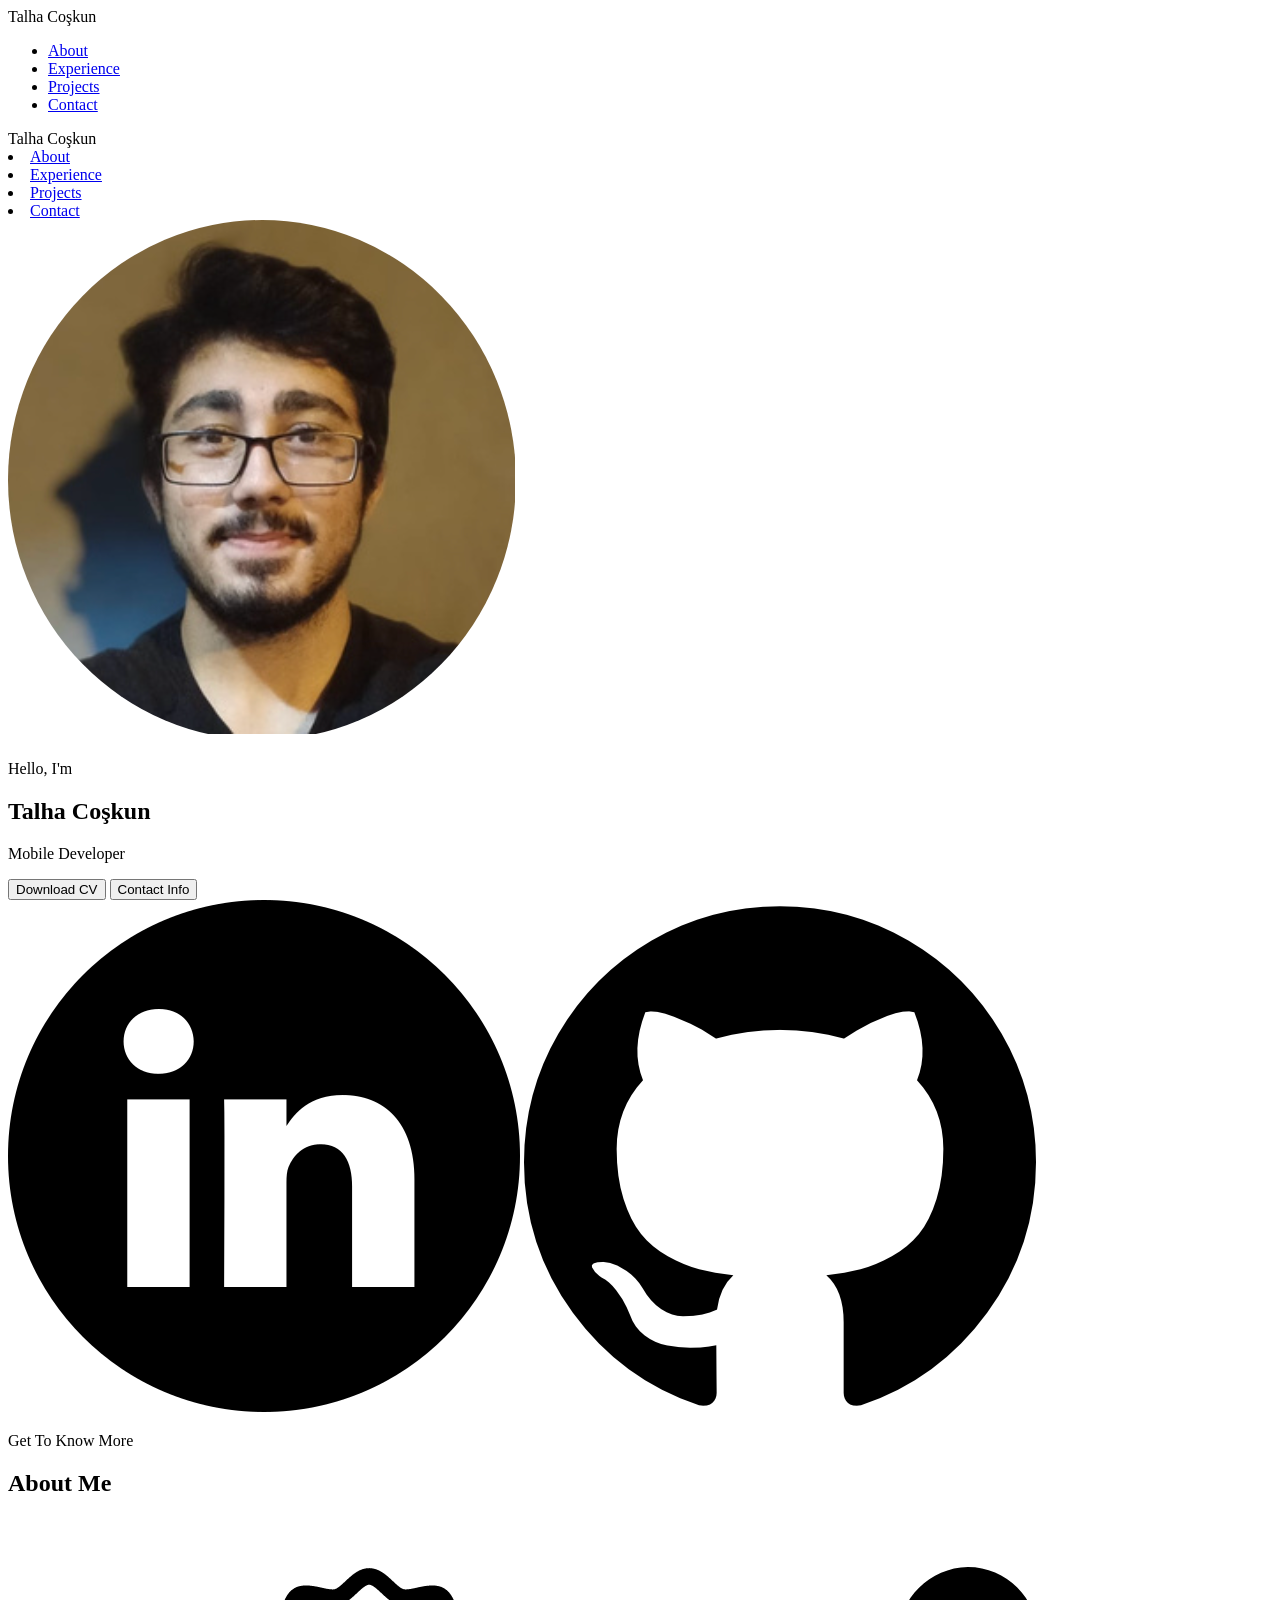
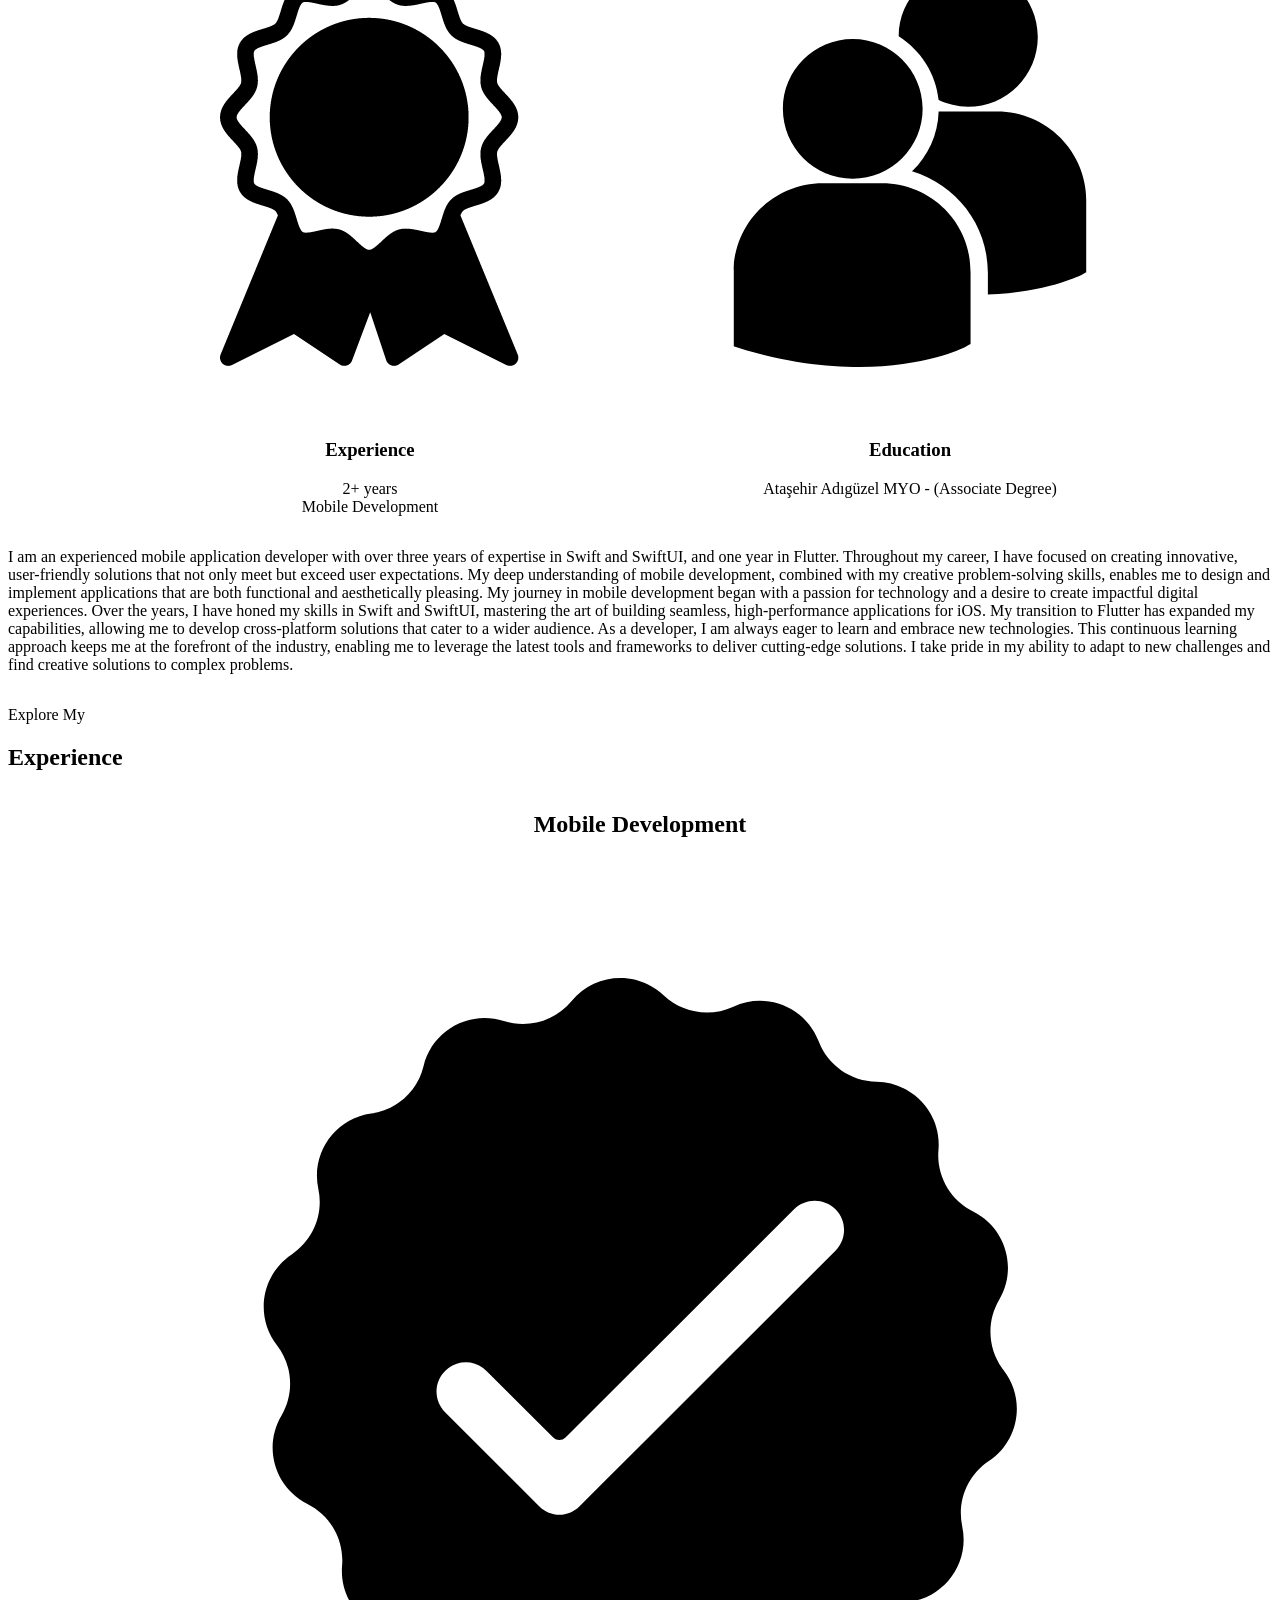
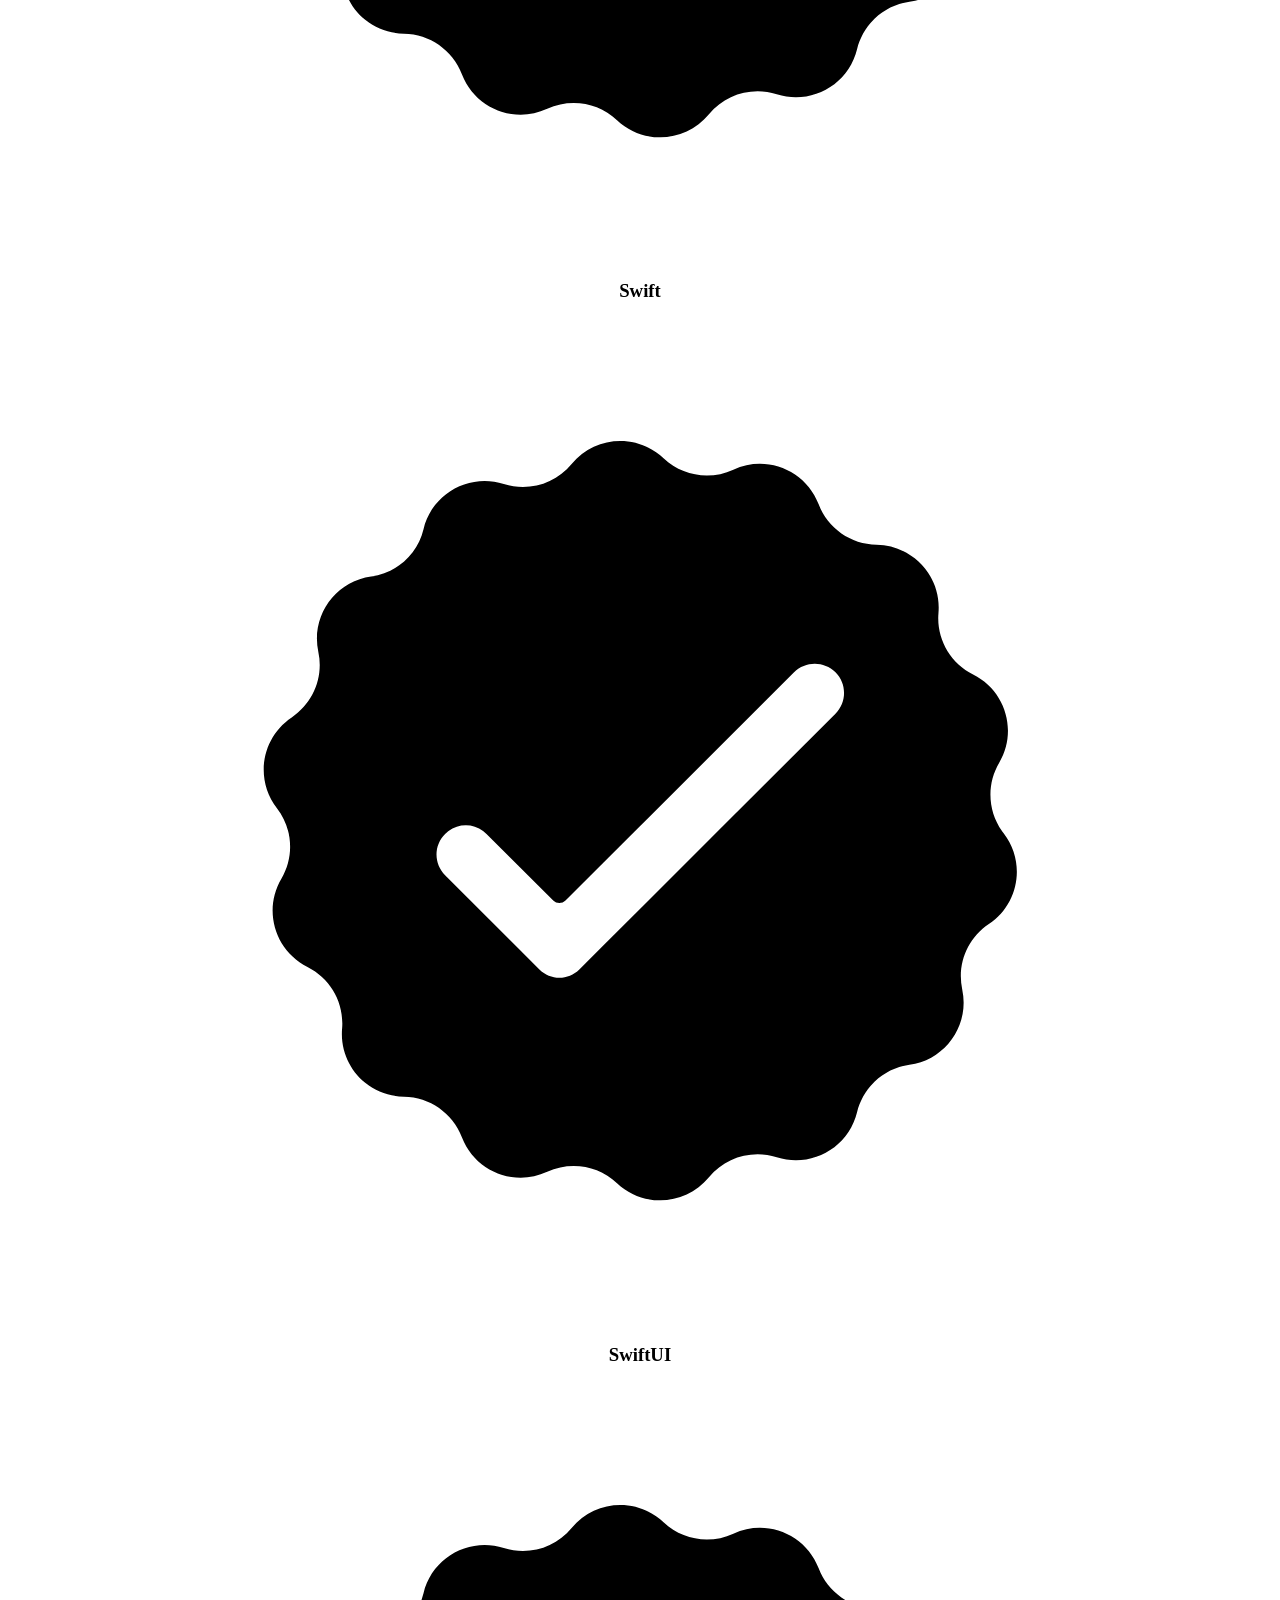
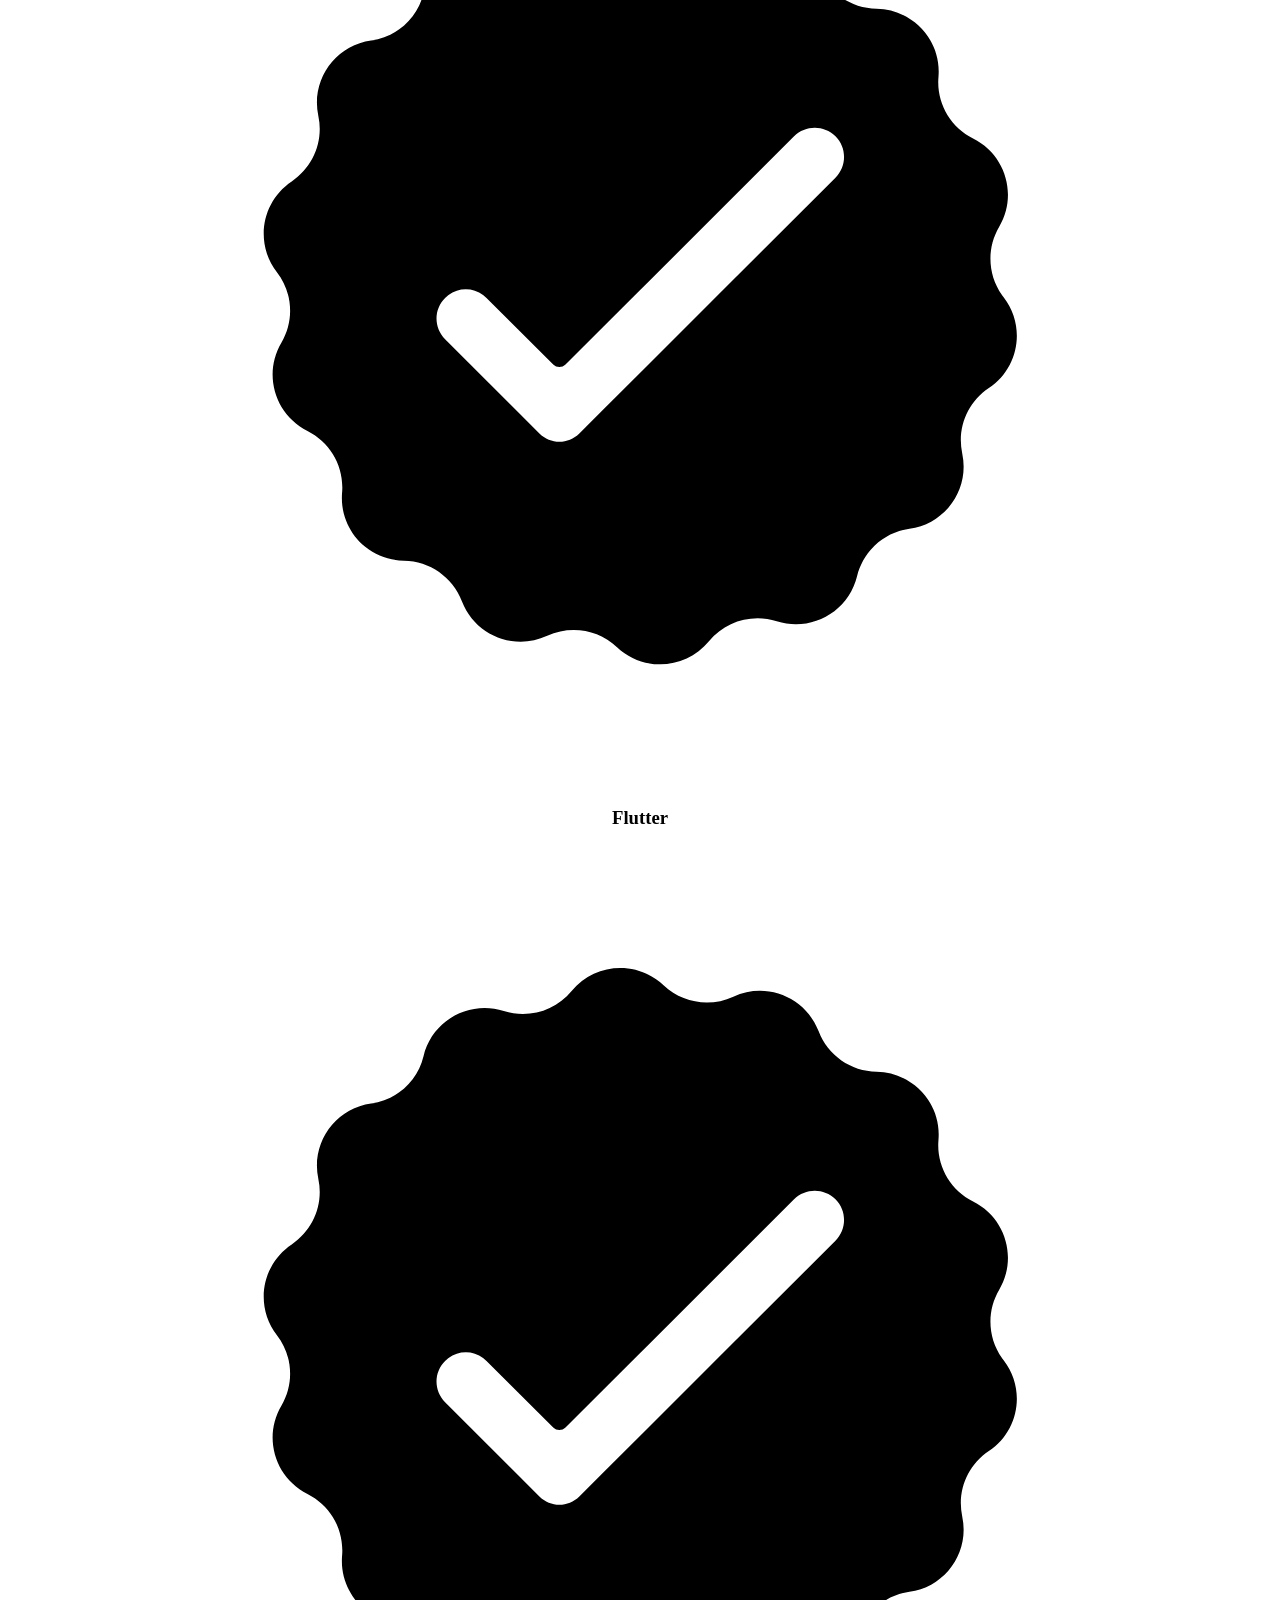
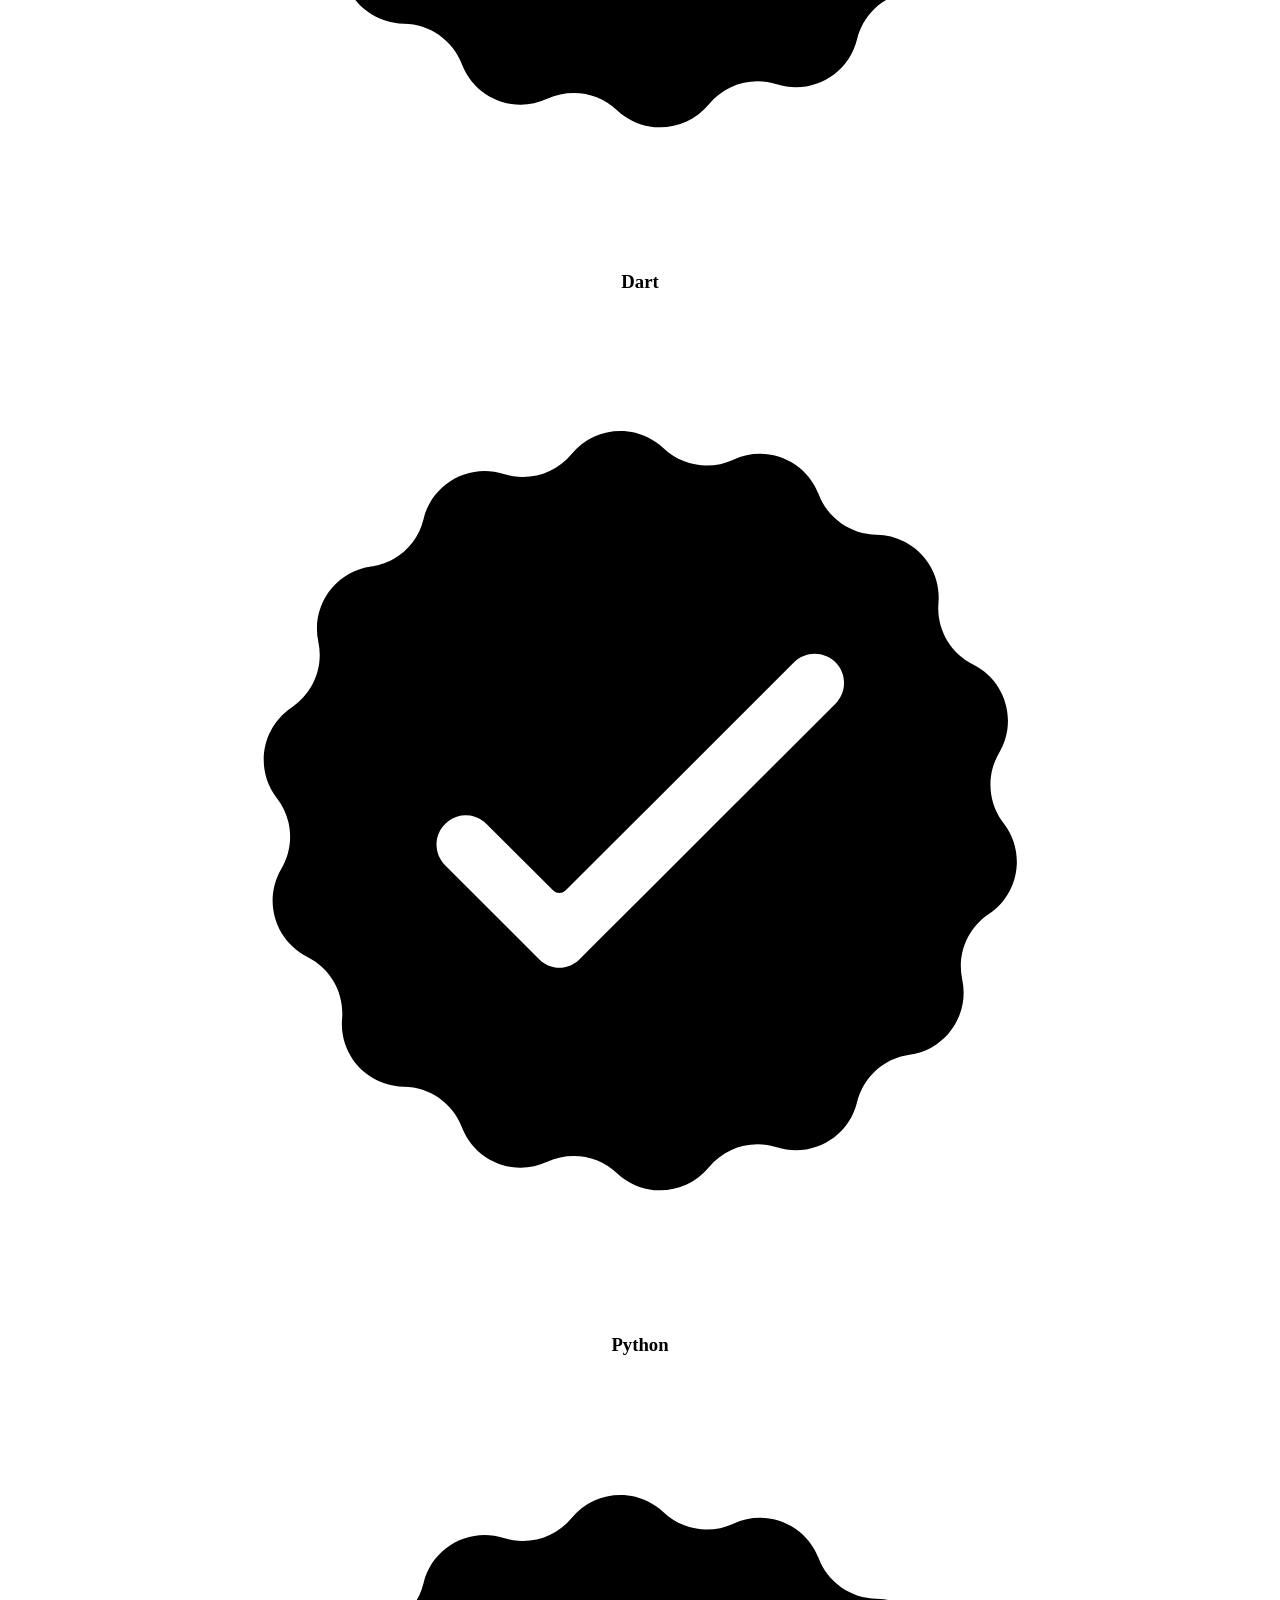
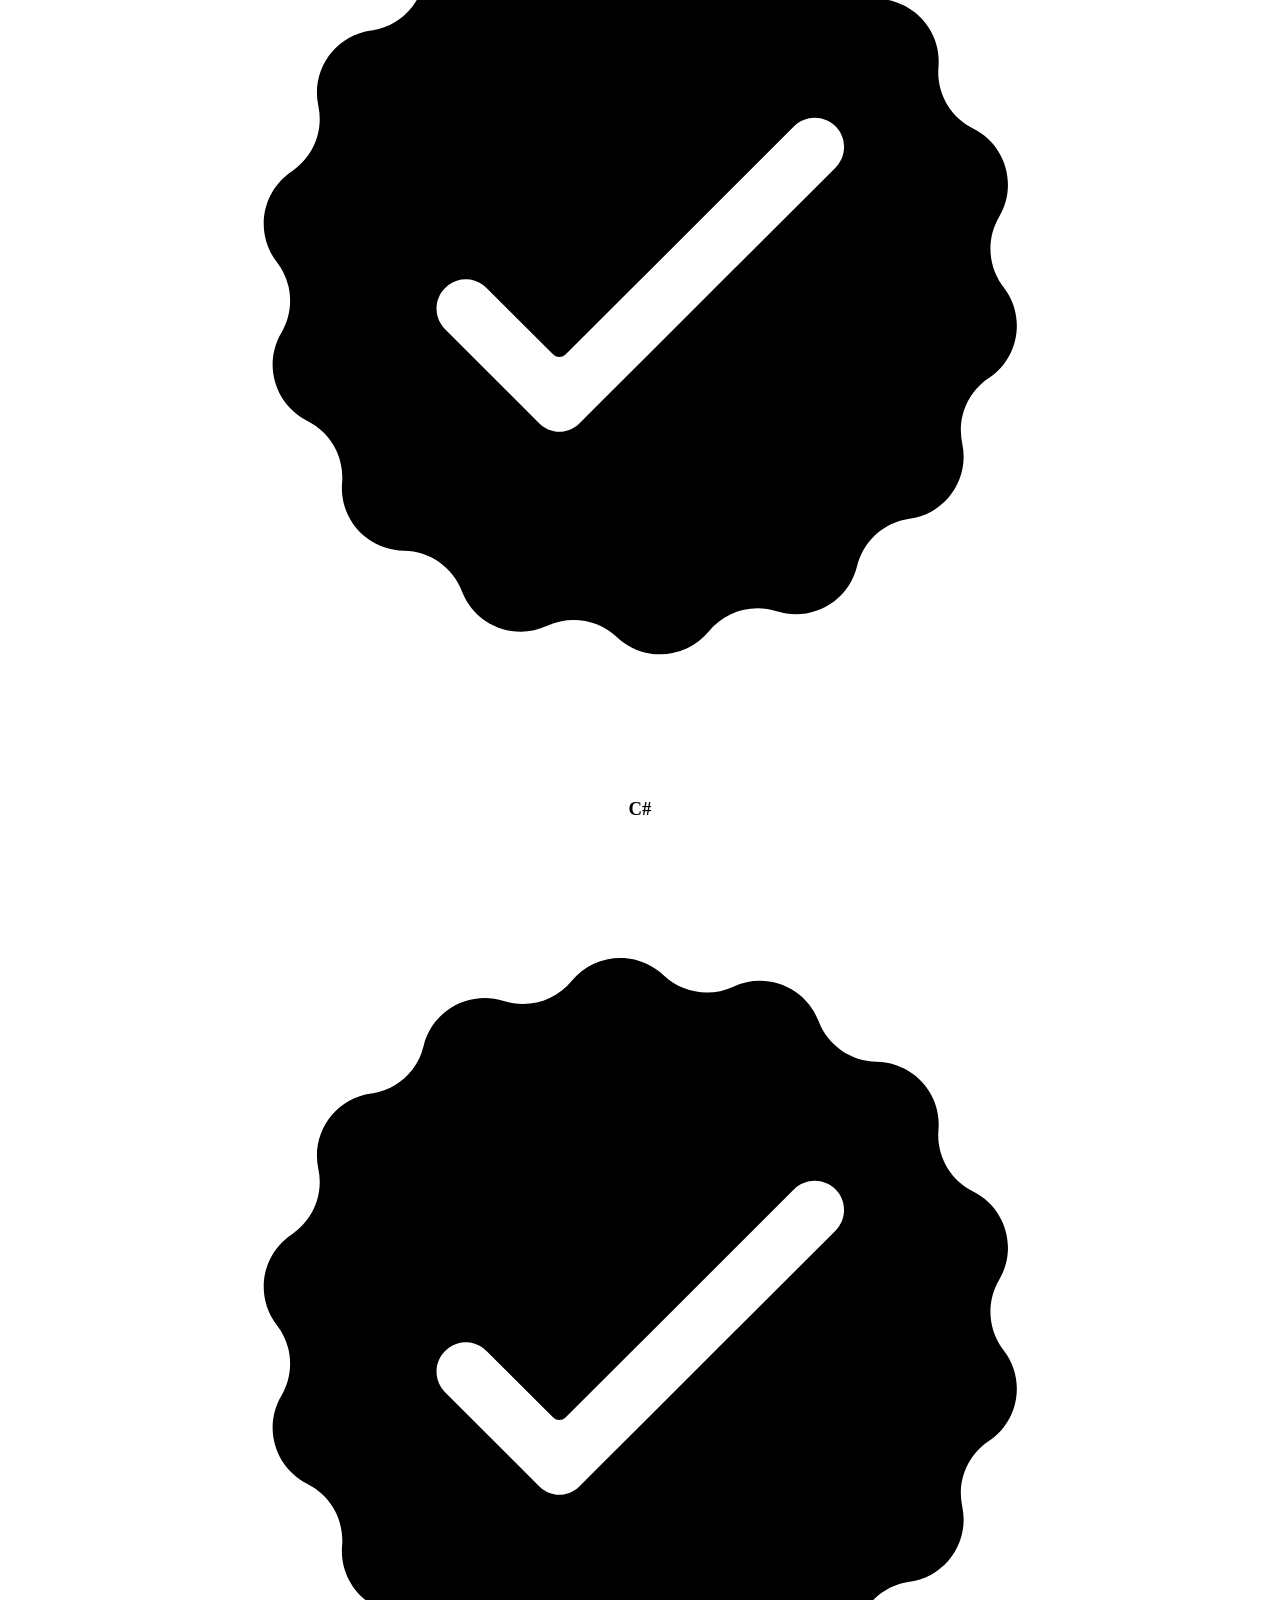
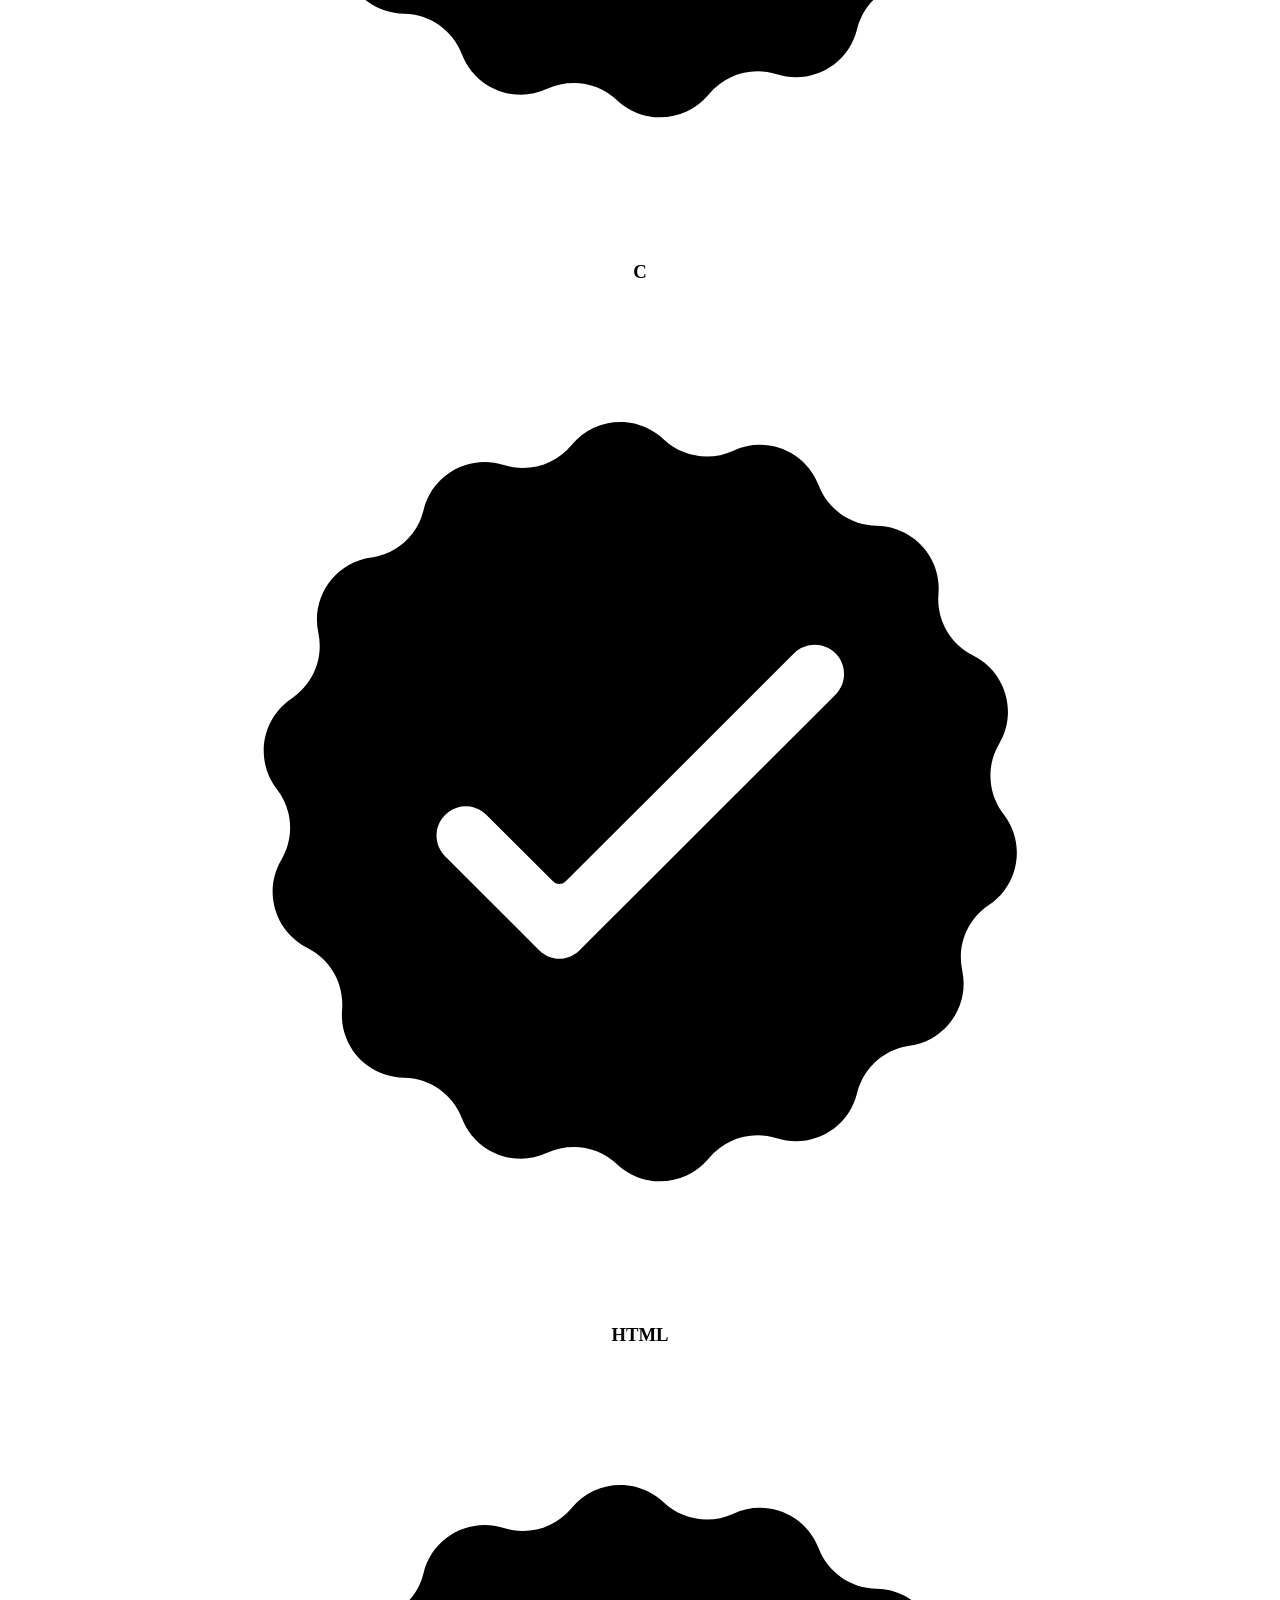
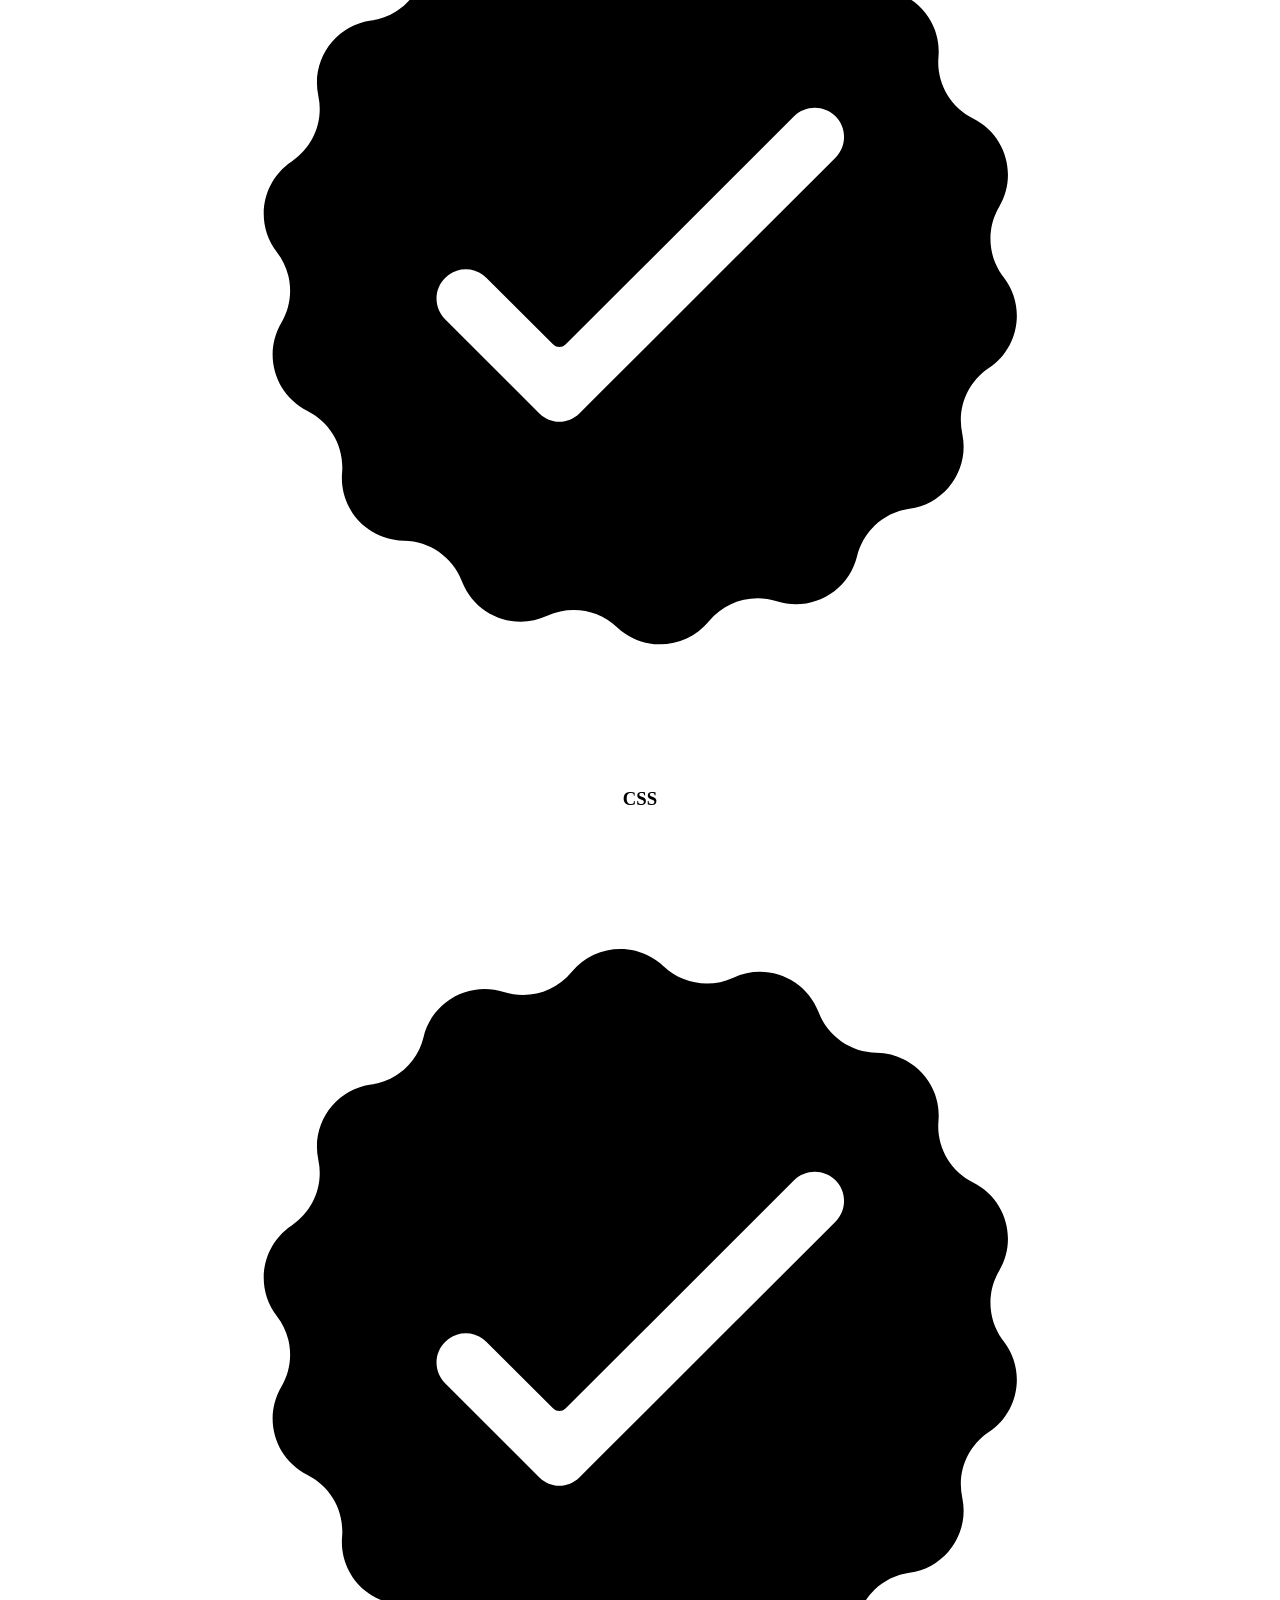
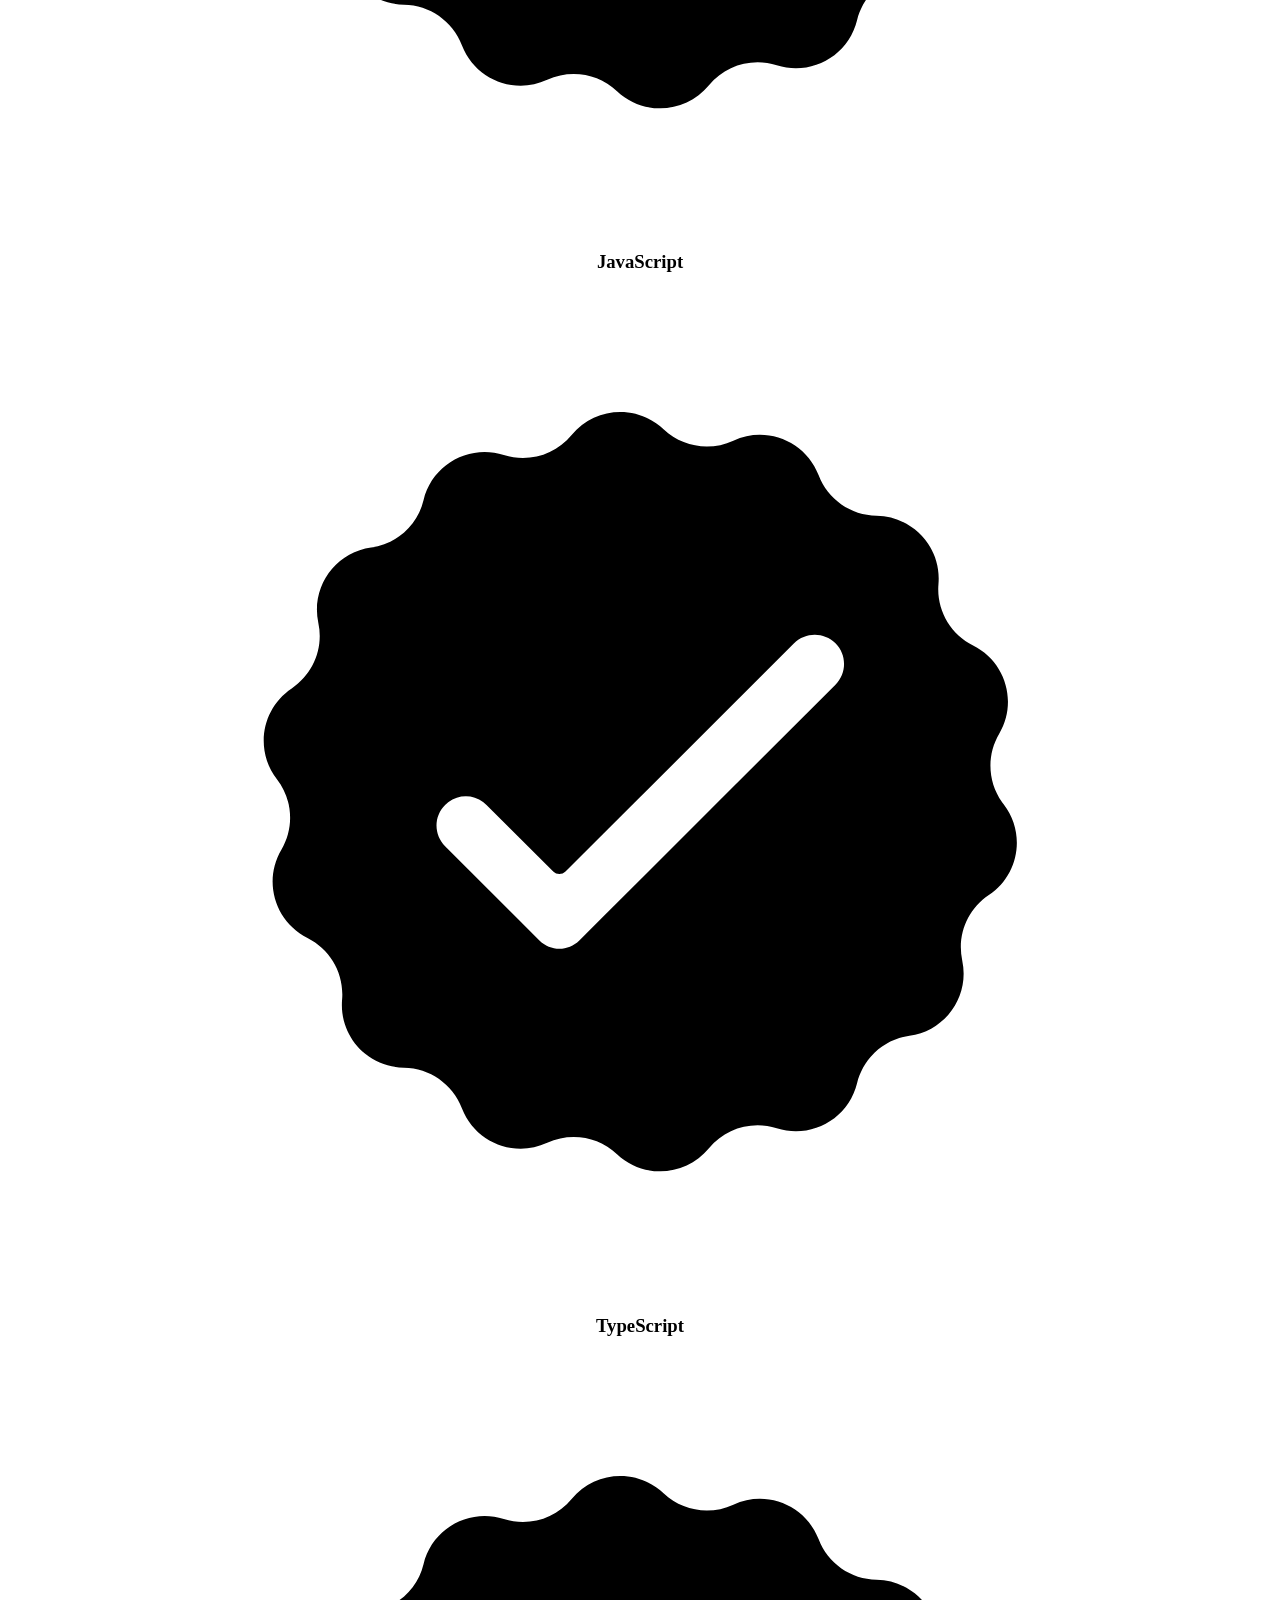
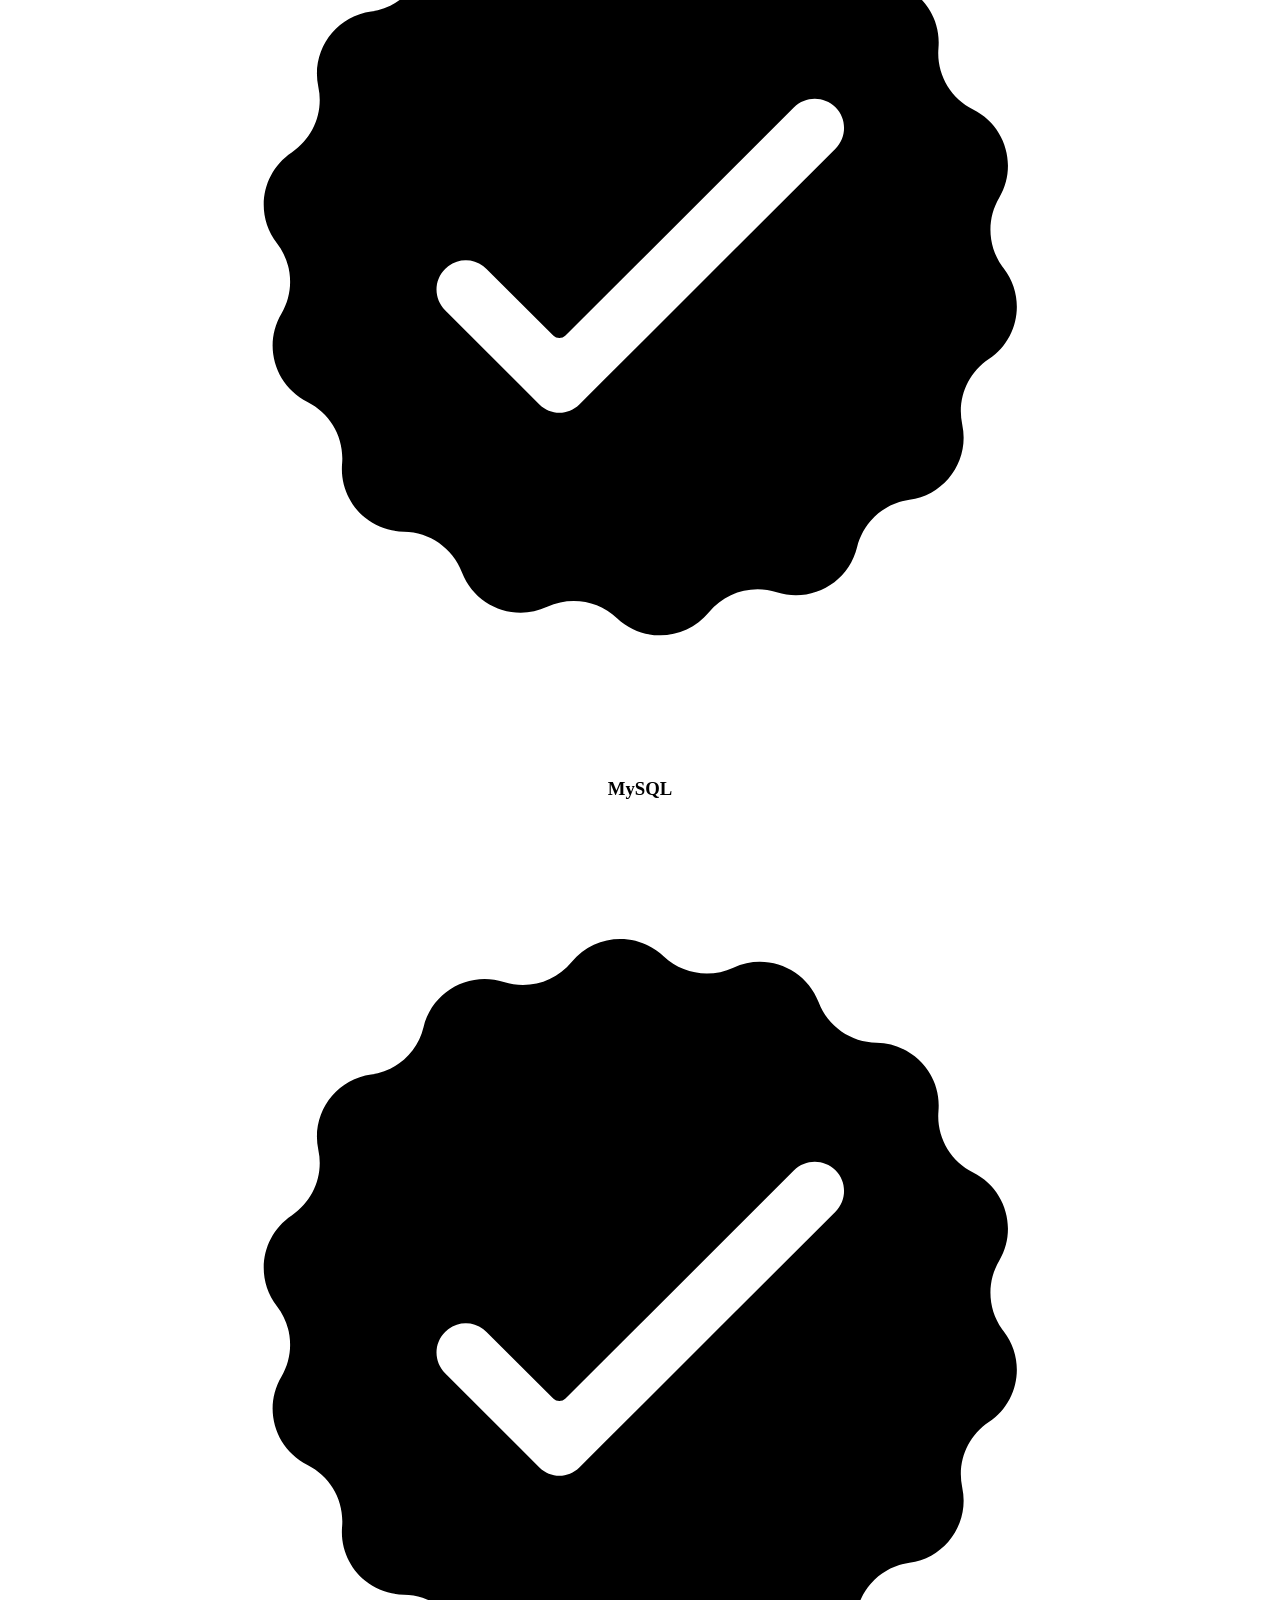
==== index.html @ 7e50fcb7 "deneme" ====
<!DOCTYPE html>
<html lang="en">
<head>
    <meta charset="UTF-8" />
    <meta http-equiv="X-UA-Compatible" content="IE=edge" />
    <meta name="viewport" content="width=device-width, initial-scale=1.0" />
    <title>Talha Coşkun Kişisel Web Site</title>
    <link rel="icon" type="image/x-icon" href="assets/favicon.ico"/>
    <link rel="apple-touch-icon" href="assets/favicon.ico" />
    <link rel="stylesheet" href="style.css" />
    <link rel="stylesheet" href="mediaqueries.css" />
    <style>
        .profile-pic {
            border-radius: 50%;
        }
        .project-img {
            width: 100%;
            height: auto;
            object-fit: cover;
        }
        .about-details-container {
            display: flex;
            flex-direction: column;
            align-items: center;
        }
        .about-containers {
            display: flex;
            justify-content: center;
            width: 100%;
        }
        .details-container {
            margin: 0 20px;
            text-align: center;
        }
    </style>
    <!-- Google AdSense Kodu -->
    <script async src="https://pagead2.googlesyndication.com/pagead/js/adsbygoogle.js?client=ca-pub-7658717096931763"
    crossorigin="anonymous"></script>
</head>
<body>
    <nav id="desktop-nav">
        <div class="logo">Talha Coşkun</div>
        <div>
            <ul class="nav-links">
                <li><a href="#about">About</a></li>
                <li><a href="#experience">Experience</a></li>
                <li><a href="#projects">Projects</a></li>
                <li><a href="#contact">Contact</a></li>
            </ul>
        </div>
    </nav>
    <nav id="hamburger-nav">
        <div class="logo">Talha Coşkun</div>
        <div class="hamburger-menu">
            <div class="hamburger-icon" onclick="toggleMenu()">
                <span></span>
                <span></span>
                <span></span>
            </div>
            <div class="menu-links">
                <li><a href="#about" onclick="toggleMenu()">About</a></li>
                <li><a href="#experience" onclick="toggleMenu()">Experience</a></li>
                <li><a href="#projects" onclick="toggleMenu()">Projects</a></li>
                <li><a href="#contact" onclick="toggleMenu()">Contact</a></li>
            </div>
        </div>
    </nav>
    <section id="profile">
        <div class="section__pic-container">
            <img src="assets/profile-pic.png" alt="Talha Coşkun profile picture" class="profile-pic" />
        </div>
        <div class="section__text">
            <p class="section__text__p1">Hello, I'm</p>
            <h1 class="title">Talha Coşkun</h1>
            <p class="section__text__p2">Mobile Developer</p>
            <div class="btn-container">
                <button class="btn btn-color-2" onclick="window.open('assets/TalhaCoskun.pdf')">Download CV</button>
                <button class="btn btn-color-1" onclick="location.href='#contact'">Contact Info</button>
            </div>
            <div id="socials-container">
                <img src="assets/linkedin.png" alt="My LinkedIn profile" class="icon" onclick="location.href='https://www.linkedin.com/in/talha-coşkun-a54647214/'" />
                <img src="assets/github.png" alt="My Github profile" class="icon" onclick="location.href='https://github.com/ttalhacoskun'" />
            </div>
        </div>
    </section>
    <section id="about">
        <p class="section__text__p1">Get To Know More</p>
        <h1 class="title">About Me</h1>
        <div class="section-container">
            <div class="about-details-container">
                <div class="about-containers">
                    <div class="details-container">
                        <img src="assets/experience.png" alt="Experience icon" class="icon" />
                        <h3>Experience</h3>
                        <p>2+ years <br />Mobile Development</p>
                    </div>
                    <div class="details-container">
                        <img src="assets/education.png" alt="Education icon" class="icon" />
                        <h3>Education</h3>
                        <p>Ataşehir Adıgüzel MYO - (Associate Degree)</p>
                    </div>
                </div>
                <div class="text-container">
                    <p>
                        I am an experienced mobile application developer with over three years of expertise in Swift and SwiftUI, and one year in Flutter. Throughout my career, I have focused on creating innovative, user-friendly solutions that not only meet but exceed user expectations. My deep understanding of mobile development, combined with my creative problem-solving skills, enables me to design and implement applications that are both functional and aesthetically pleasing.

                        My journey in mobile development began with a passion for technology and a desire to create impactful digital experiences. Over the years, I have honed my skills in Swift and SwiftUI, mastering the art of building seamless, high-performance applications for iOS. My transition to Flutter has expanded my capabilities, allowing me to develop cross-platform solutions that cater to a wider audience.
                        
                        As a developer, I am always eager to learn and embrace new technologies. This continuous learning approach keeps me at the forefront of the industry, enabling me to leverage the latest tools and frameworks to deliver cutting-edge solutions. I take pride in my ability to adapt to new challenges and find creative solutions to complex problems.
                    </p>
                </div>
            </div>
        </div>
    </section>
    <section id="experience">
        <p class="section__text__p1">Explore My</p>
        <h1 class="title">Experience</h1>
        <div class="experience-details-container">
            <div class="about-containers">
                <div class="details-container">
                    <h2 class="experience-sub-title">Mobile Development</h2>
                    <div class="article-container">
                        <article>
                            <img src="assets/checkmark.png" alt="Experience icon" class="icon" />
                            <div>
                                <h3>Swift</h3>
                            </div>
                        </article>
                        <article>
                            <img src="assets/checkmark.png" alt="Experience icon" class="icon" />
                            <div>
                                <h3>SwiftUI</h3>
                            </div>
                        </article>
                        <article>
                            <img src="assets/checkmark.png" alt="Experience icon" class="icon" />
                            <div>
                                <h3>Flutter</h3>
                            </div>
                        </article>
                        <article>
                            <img src="assets/checkmark.png" alt="Experience icon" class="icon" />
                            <div>
                                <h3>Dart</h3>
                            </div>
                        </article>
                        <article>
                            <img src="assets/checkmark.png" alt="Experience icon" class="icon" />
                            <div>
                                <h3>Python</h3>
                            </div>
                        </article>
                        <article>
                            <img src="assets/checkmark.png" alt="Experience icon" class="icon" />
                            <div>
                                <h3>C#</h3>
                            </div>
                        </article>
                        <article>
                            <img src="assets/checkmark.png" alt="Experience icon" class="icon" />
                            <div>
                                <h3>C</h3>
                            </div>
                        </article>
                        <article>
                            <img src="assets/checkmark.png" alt="Experience icon" class="icon" />
                            <div>
                                <h3>HTML</h3>
                            </div>
                        </article>
                        <article>
                            <img src="assets/checkmark.png" alt="Experience icon" class="icon" />
                            <div>
                                <h3>CSS</h3>
                            </div>
                        </article>
                        <article>
                            <img src="assets/checkmark.png" alt="Experience icon" class="icon" />
                            <div>
                                <h3>JavaScript</h3>
                            </div>
                        </article>
                        <article>
                            <img src="assets/checkmark.png" alt="Experience icon" class="icon" />
                            <div>
                                <h3>TypeScript</h3>
                            </div>
                        </article>
                        <article>
                            <img src="assets/checkmark.png" alt="Experience icon" class="icon" />
                            <div>
                                <h3>MySQL</h3>
                            </div>
                        </article>
                        <article>
                            <img src="assets/checkmark.png" alt="Experience icon" class="icon" />
                            <div>
                                <h3>MSSQL</h3>
                            </div>
                        </article>
                        <article>
                            <img src="assets/checkmark.png" alt="Experience icon" class="icon" />
                            <div>
                                <h3>Firebase</h3>
                            </div>
                        </article>
                        <article>
                            <img src="assets/checkmark.png" alt="Experience icon" class="icon" />
                            <div>
                                <h3>Git/Github</h3>
                            </div>
                        </article>
                        <article>
                            <img src="assets/checkmark.png" alt="Experience icon" class="icon" />
                            <div>
                                <h3>MVVM</h3>
                            </div>
                        </article>
                        <article>
                            <img src="assets/checkmark.png" alt="Experience icon" class="icon" />
                            <div>
                                <h3>RESTful API Integration</h3>
                            </div>
                        </article>
                        <article>
                            <img src="assets/checkmark.png" alt="Experience icon" class="icon" />
                            <div>
                                <h3>Docker</h3>
                            </div>
                        </article>
                        <article>
                            <img src="assets/checkmark.png" alt="Experience icon" class="icon" />
                            <div>
                                <h3>Hive</h3>
                            </div>
                        </article>
                        <article>
                            <img src="assets/checkmark.png" alt="Experience icon" class="icon" />
                            <div>
                                <h3>Shared Preferences</h3>
                            </div>
                        </article>
                        <article>
                            <img src="assets/checkmark.png" alt="Experience icon" class="icon" />
                            <div>
                                <h3>Unit Testing</h3>
                            </div>
                        </article>
                        <article>
                            <img src="assets/checkmark.png" alt="Experience icon" class="icon" />
                            <div>
                                <h3>UI Testing</h3>
                            </div>
                        </article>
                        <article>
                            <img src="assets/checkmark.png" alt="Experience icon" class="icon" />
                            <div>
                                <h3>Xcode</h3>
                            </div>
                        </article>
                        <article>
                            <img src="assets/checkmark.png" alt="Experience icon" class="icon" />
                            <div>
                                <h3>Android Studio</h3>
                            </div>
                        </article>
                        <article>
                            <img src="assets/checkmark.png" alt="Experience icon" class="icon" />
                            <div>
                                <h3>Linux</h3>
                            </div>
                        </article>
                        <article>
                            <img src="assets/checkmark.png" alt="Experience icon" class="icon" />
                            <div>
                                <h3>Microsoft Office</h3>
                            </div>
                        </article>
                        <article>
                            <img src="assets/checkmark.png" alt="Experience icon" class="icon" />
                            <div>
                                <h3>Trello (Project Management)</h3>
                            </div>
                        </article>
                    </div>
                </div>
            </div>
        </div>
    </section>
    <section id="projects">
        <p class="section__text__p1">Browse My Recent</p>
        <h1 class="title">Projects</h1>
        <div class="experience-details-container">
            <div class="about-containers">
                <div class="details-container color-container">
                    <div class="article-container">
                        <img src="assets/project-1.png" alt="Project 1" class="project-img" />
                    </div>
                    <h2 class="experience-sub-title project-title">Namaz Vakti + İmsakiye 2024</h2>
                    <div class="btn-container">
                        <button class="btn btn-color-2 project-btn" onclick="location.href='https://github.com/ttalhacoskun/Namaz-Vakti-imsakiye-2024'">Github</button>
                    </div>
                </div>
                <div class="details-container color-container">
                    <div class="article-container">
                        <img src="assets/project-2.png" alt="Project 2" class="project-img" />
                    </div>
                    <h2 class="experience-sub-title project-title">New Direction Finder (3.0)</h2>
                    <div class="btn-container">
                        <button class="btn btn-color-2 project-btn" onclick="location.href='https://github.com/ttalhacoskun/NewDirectionFinder3.0'">Github</button>
                    </div>
                </div>
                <div class="details-container color-container">
                    <div class="article-container">
                        <img src="assets/project-3.png" alt="Project 3" class="project-img" />
                    </div>
                    <h2 class="experience-sub-title project-title">Flappy Bird App</h2>
                    <div class="btn-container">
                        <button class="btn btn-color-2 project-btn" onclick="location.href='https://github.com/ttalhacoskun/FlappyBirdApp'">Github</button>
                    </div>
                </div>
                <div class="details-container color-container">
                    <div class="article-container">
                        <img src="assets/project-4.png" alt="Project 4" class="project-img" />
                    </div>
                    <h2 class="experience-sub-title project-title">TicTacToe</h2>
                    <div class="btn-container">
                        <button class="btn btn-color-2 project-btn" onclick="location.href='https://github.com/ttalhacoskun/TicTacToe'">Github</button>
                    </div>
                </div>
            </div>
        </div>
    </section>
    <section id="contact">
        <p class="section__text__p1">Get in Touch</p>
        <h1 class="title">Contact Me</h1>
        <div class="contact-info-upper-container">
            <div class="contact-info-container">
                <img src="assets//email.png" alt="Email icon" class="icon contact-icon email-icon" />
                <p><a href="mailto:ttalhacoskun@gmail.com">ttalhacoskun@gmail.com</a></p>
            </div>
            <div class="contact-info-container">
                <img src="assets/linkedin.png" alt="LinkedIn icon" class="icon contact-icon" />
                <p><a href="https://www.linkedin.com/in/talha-coşkun-a54647214/">LinkedIn</a></p>
            </div>
        </div>
    </section>

    <!-- Google AdSense Reklam Birimi -->
    <ins class="adsbygoogle"
         style="display:block"
         data-ad-client="ca-pub-7658717096931763"
         data-ad-slot="1234567890"
         data-ad-format="auto"
         data-full-width-responsive="true"></ins>
    <script>
        (adsbygoogle = window.adsbygoogle || []).push({});
    </script>

    <footer>
        <nav>
            <div class="nav-links-container">
                <ul class="nav-links">
                    <li><a href="#about">About</a></li>
                    <li><a href="#experience">Experience</a></li>
                    <li><a href="#projects">Projects</a></li>
                    <li><a href="#contact">Contact</a></li>
                </ul>
            </div>
        </nav>
        <p>Copyright &#169; 2024 Talha Coşkun. All Rights Reserved.</p>
    </footer>
    <script src="https://ttalhacoskun.com.tr/script.js"></script>
    <script>
        // Save the scroll position in localStorage
        window.addEventListener('scroll', function() {
            localStorage.setItem('scrollPosition', window.scrollY);
        });

        // Restore the scroll position from localStorage
        window.addEventListener('load', function() {
            if (localStorage.getItem('scrollPosition') !== null) {
                window.scrollTo(0, localStorage.getItem('scrollPosition'));
            }
        });
    </script>

    <script async src="https://pagead2.googlesyndication.com/pagead/js/adsbygoogle.js?client=ca-pub-7658717096931763"
     crossorigin="anonymous"></script>
    <!-- banner -->
    <ins class="adsbygoogle"
         style="display:block"
         data-ad-client="ca-pub-7658717096931763"
         data-ad-slot="7962087512"
         data-ad-format="auto"
         data-full-width-responsive="true"></ins>
    <script>
        (adsbygoogle = window.adsbygoogle || []).push({});
    </script> 
</body>
</html>
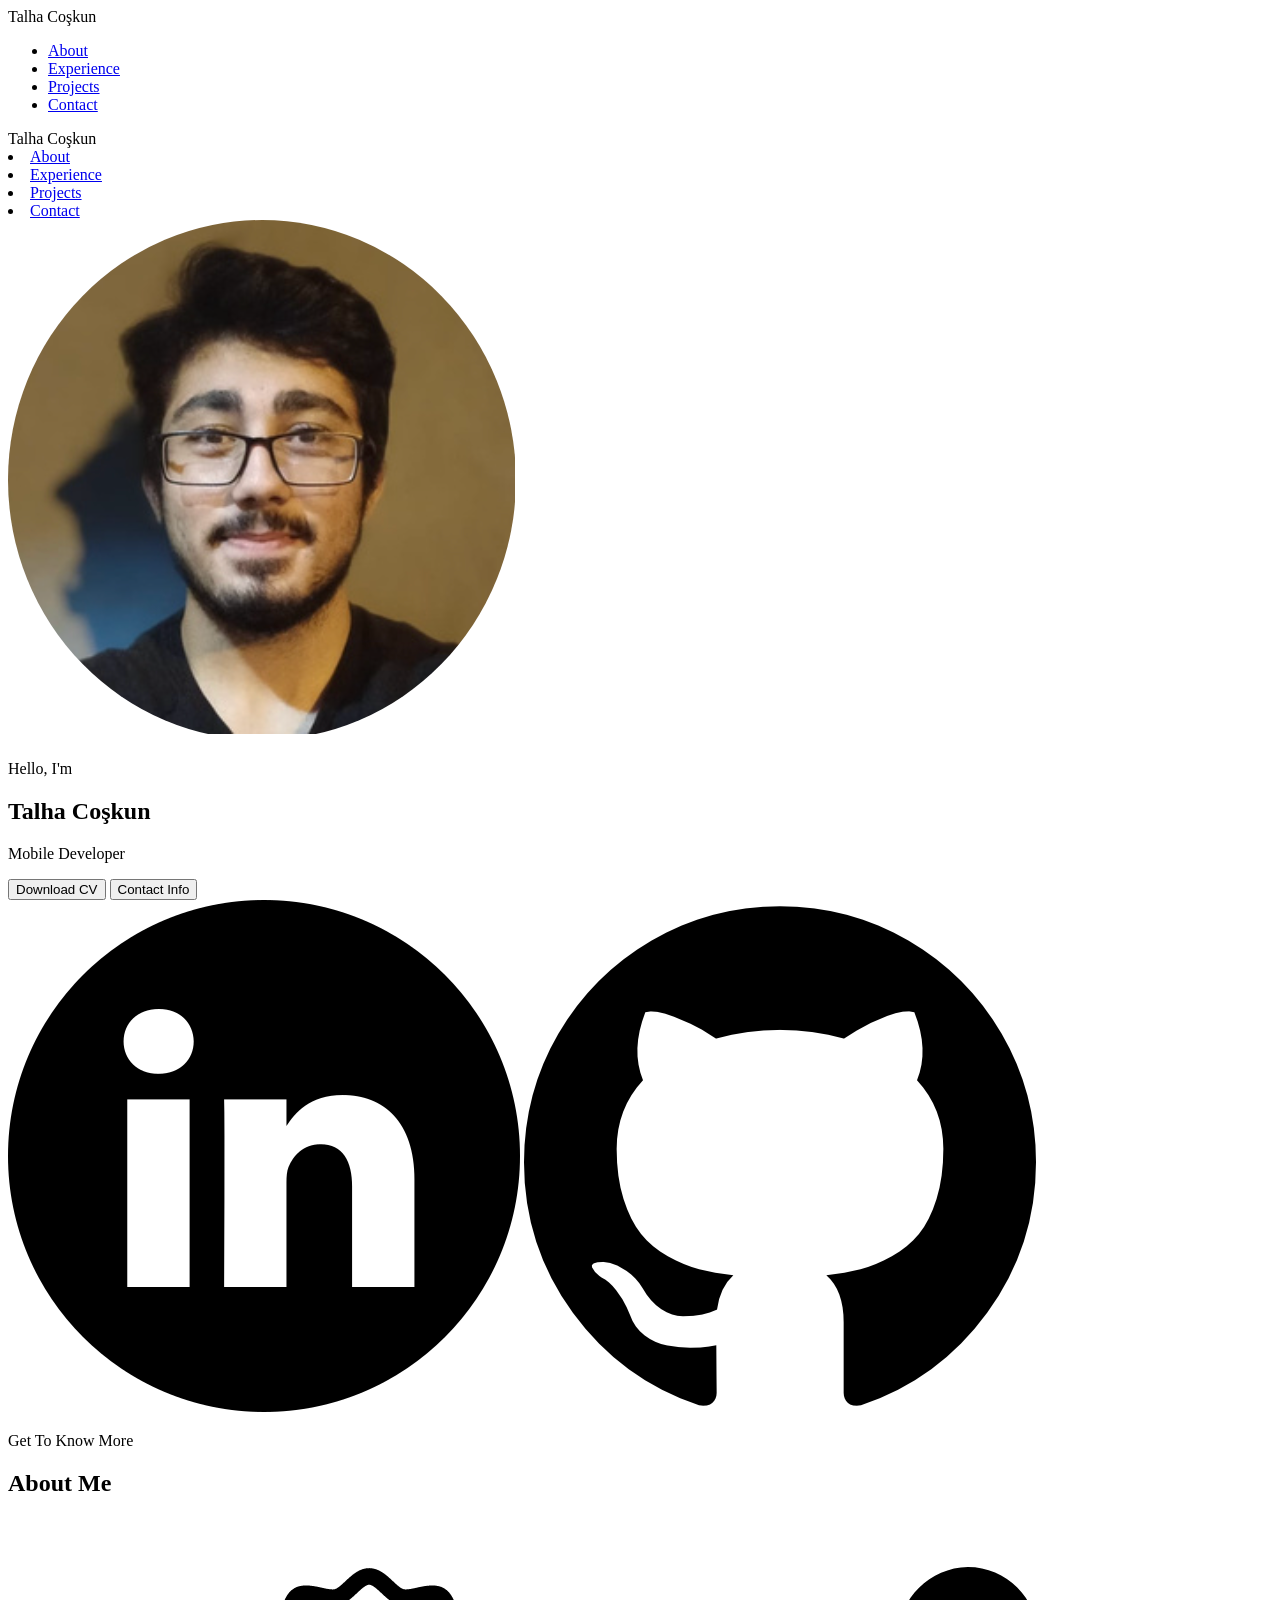
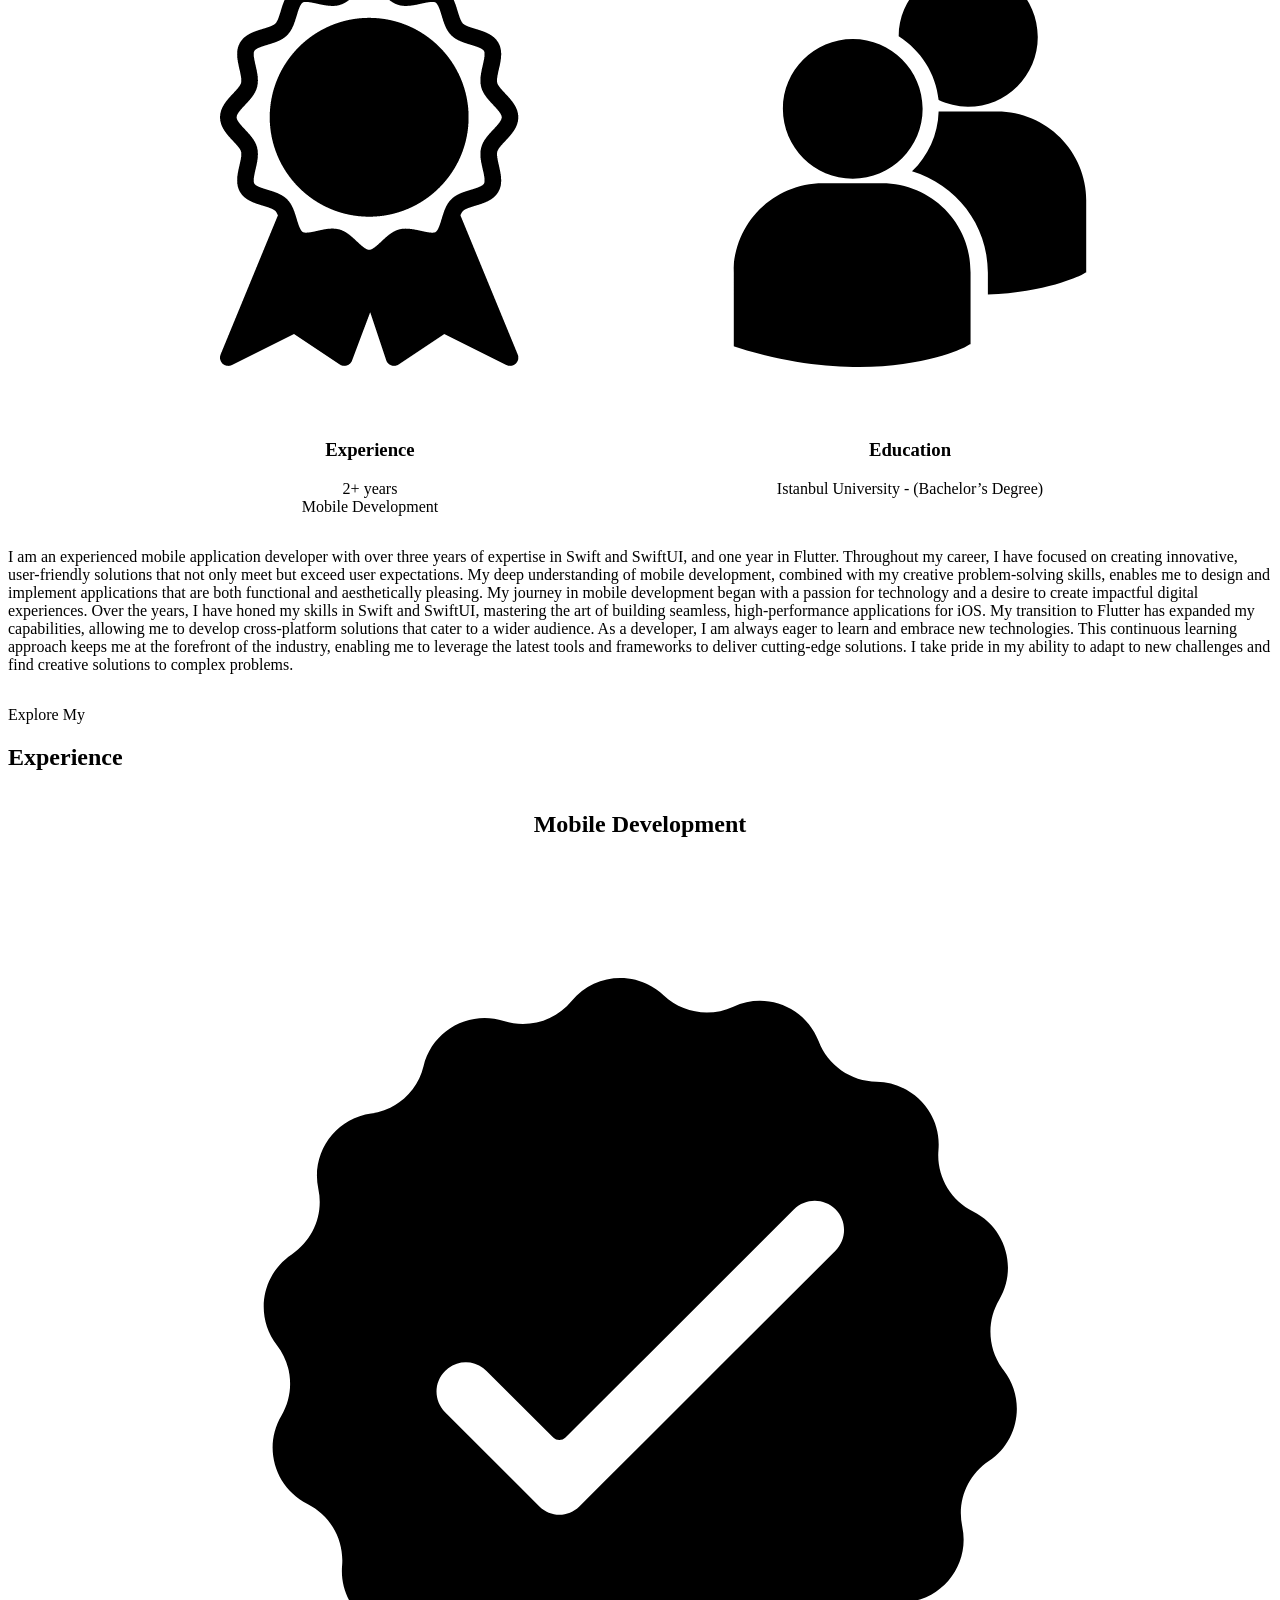
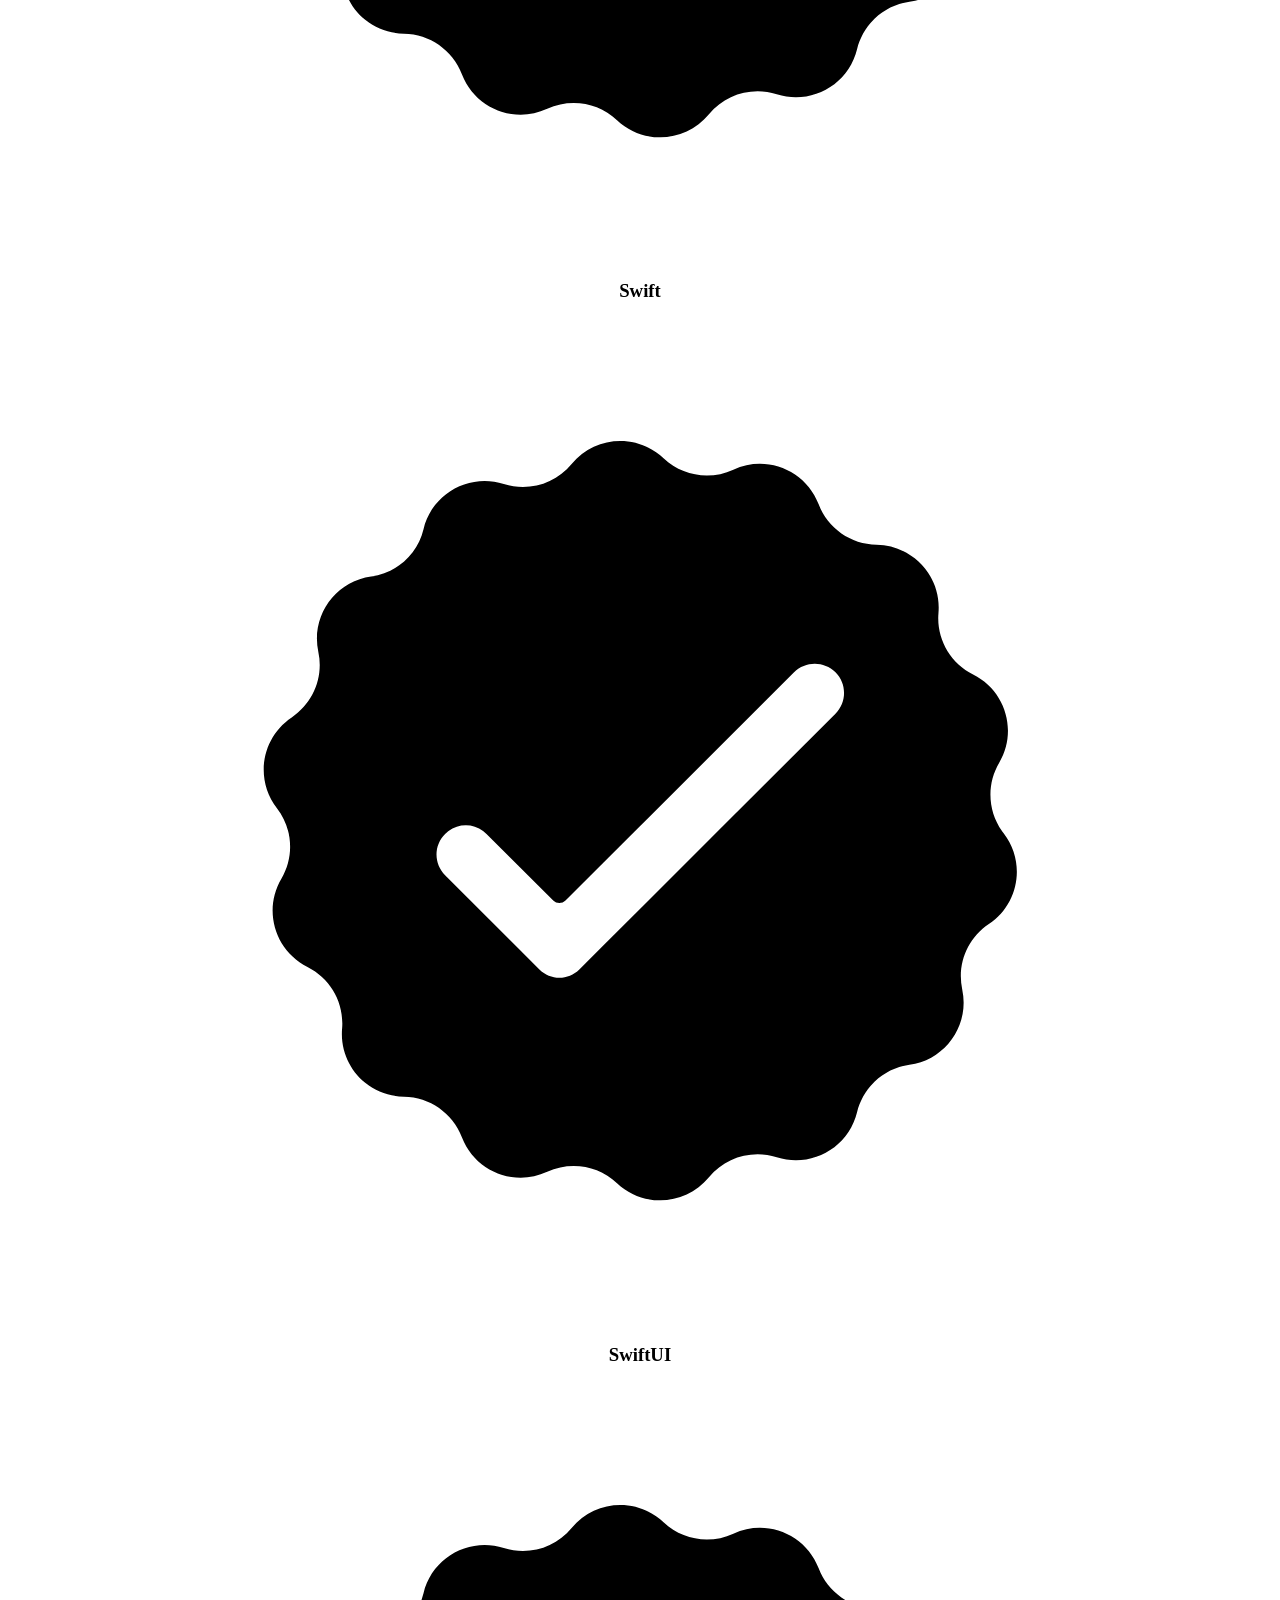
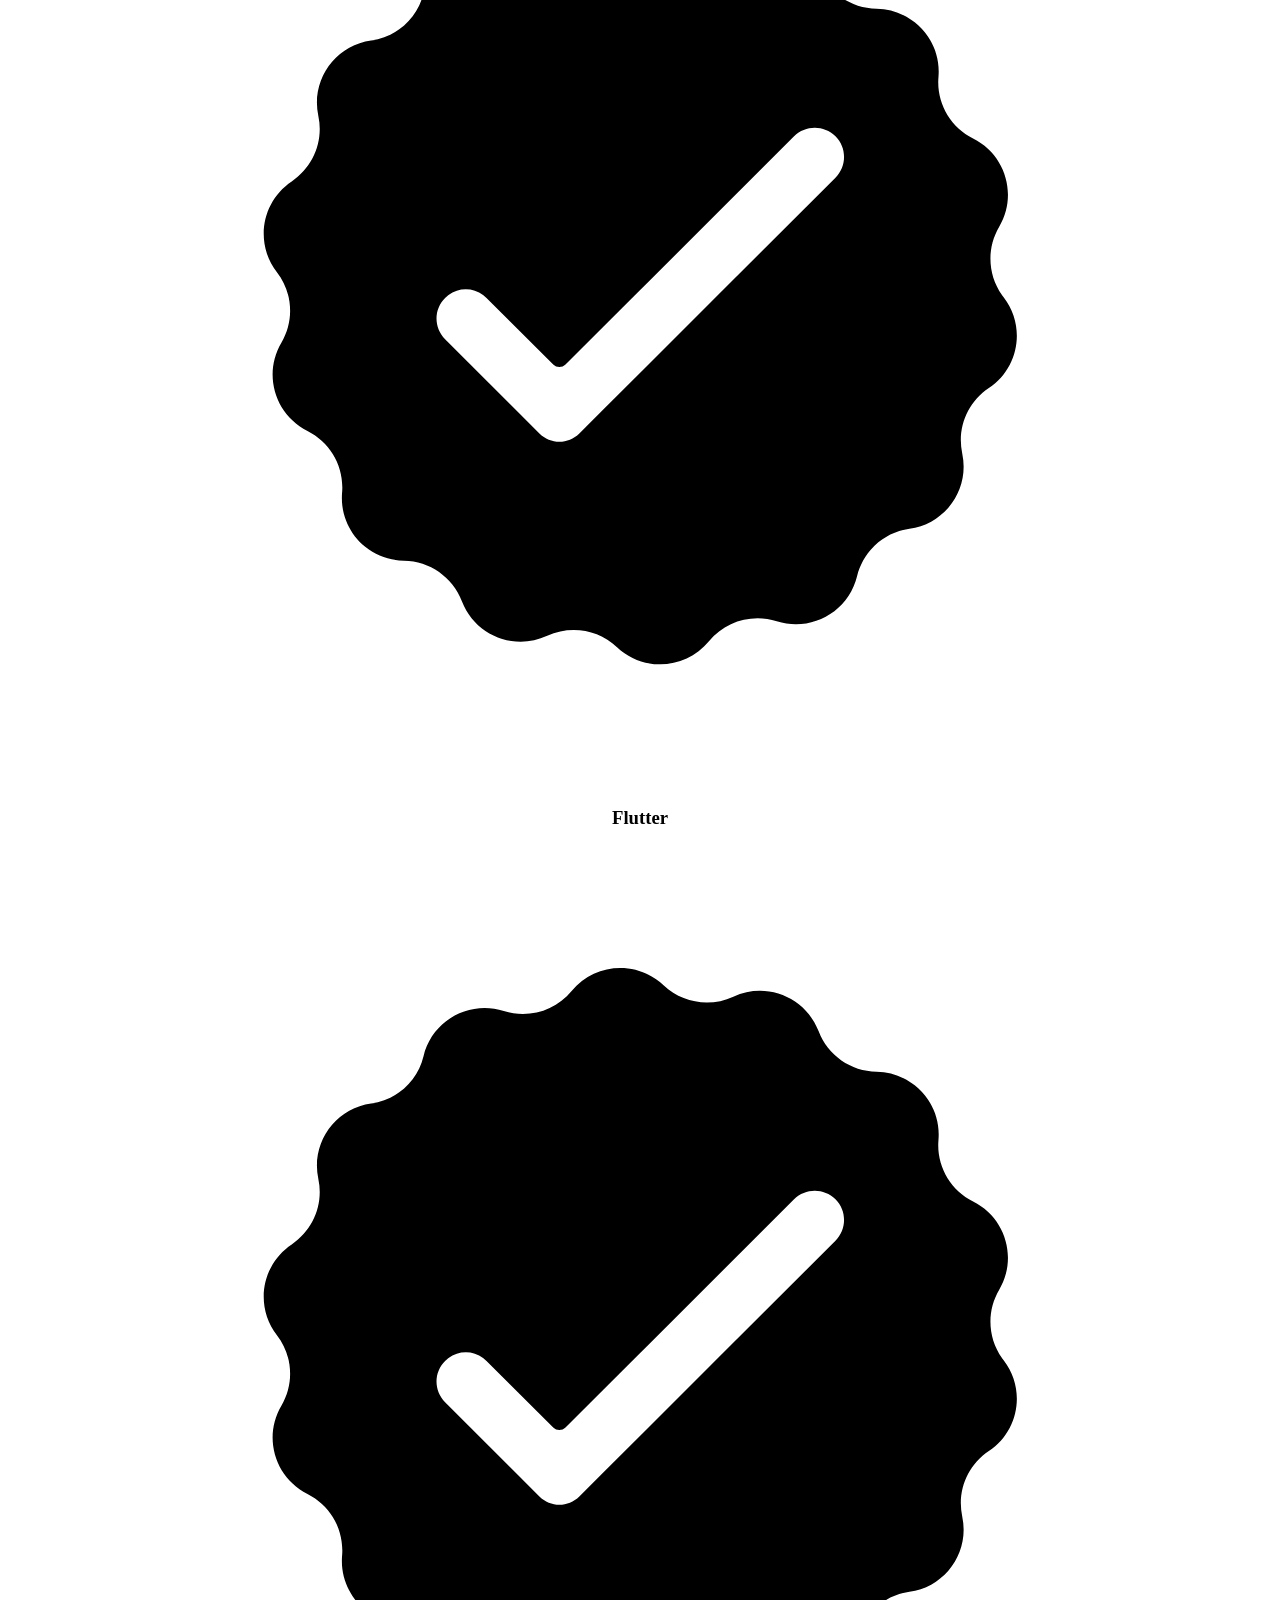
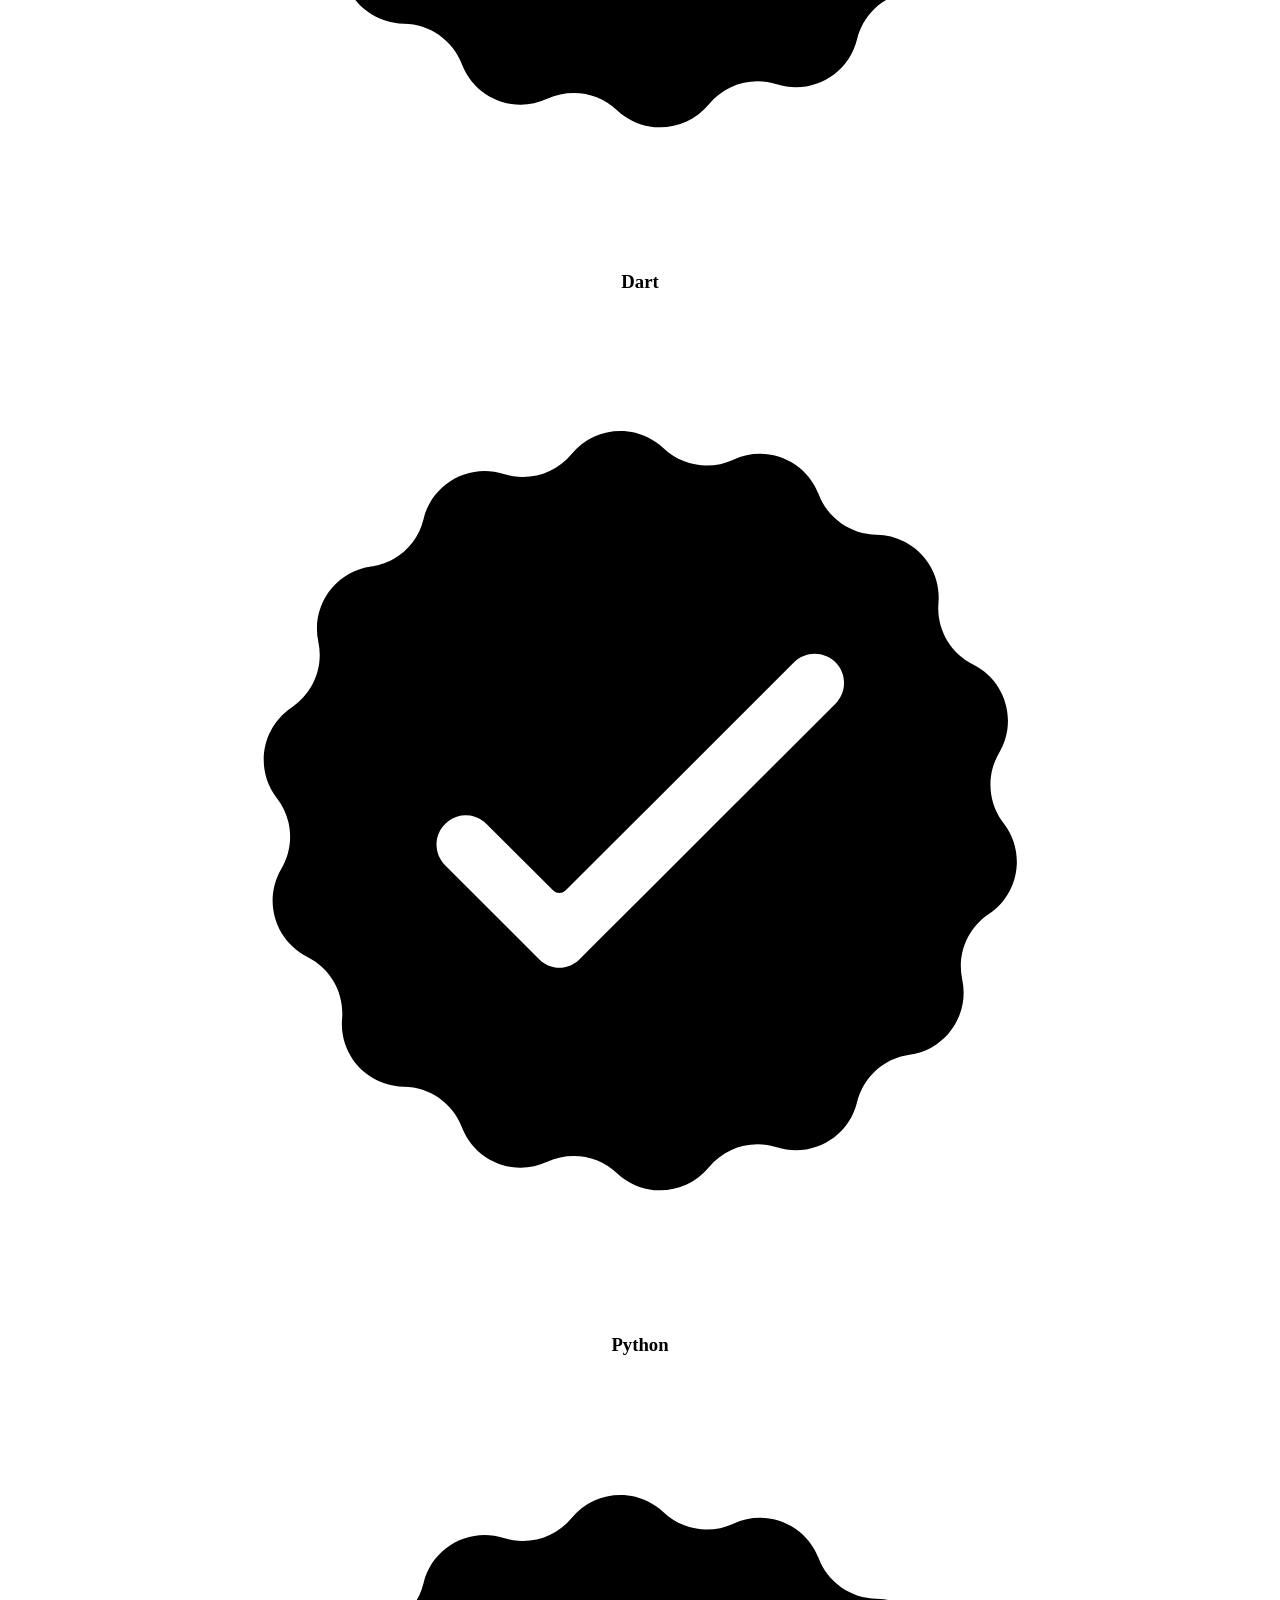
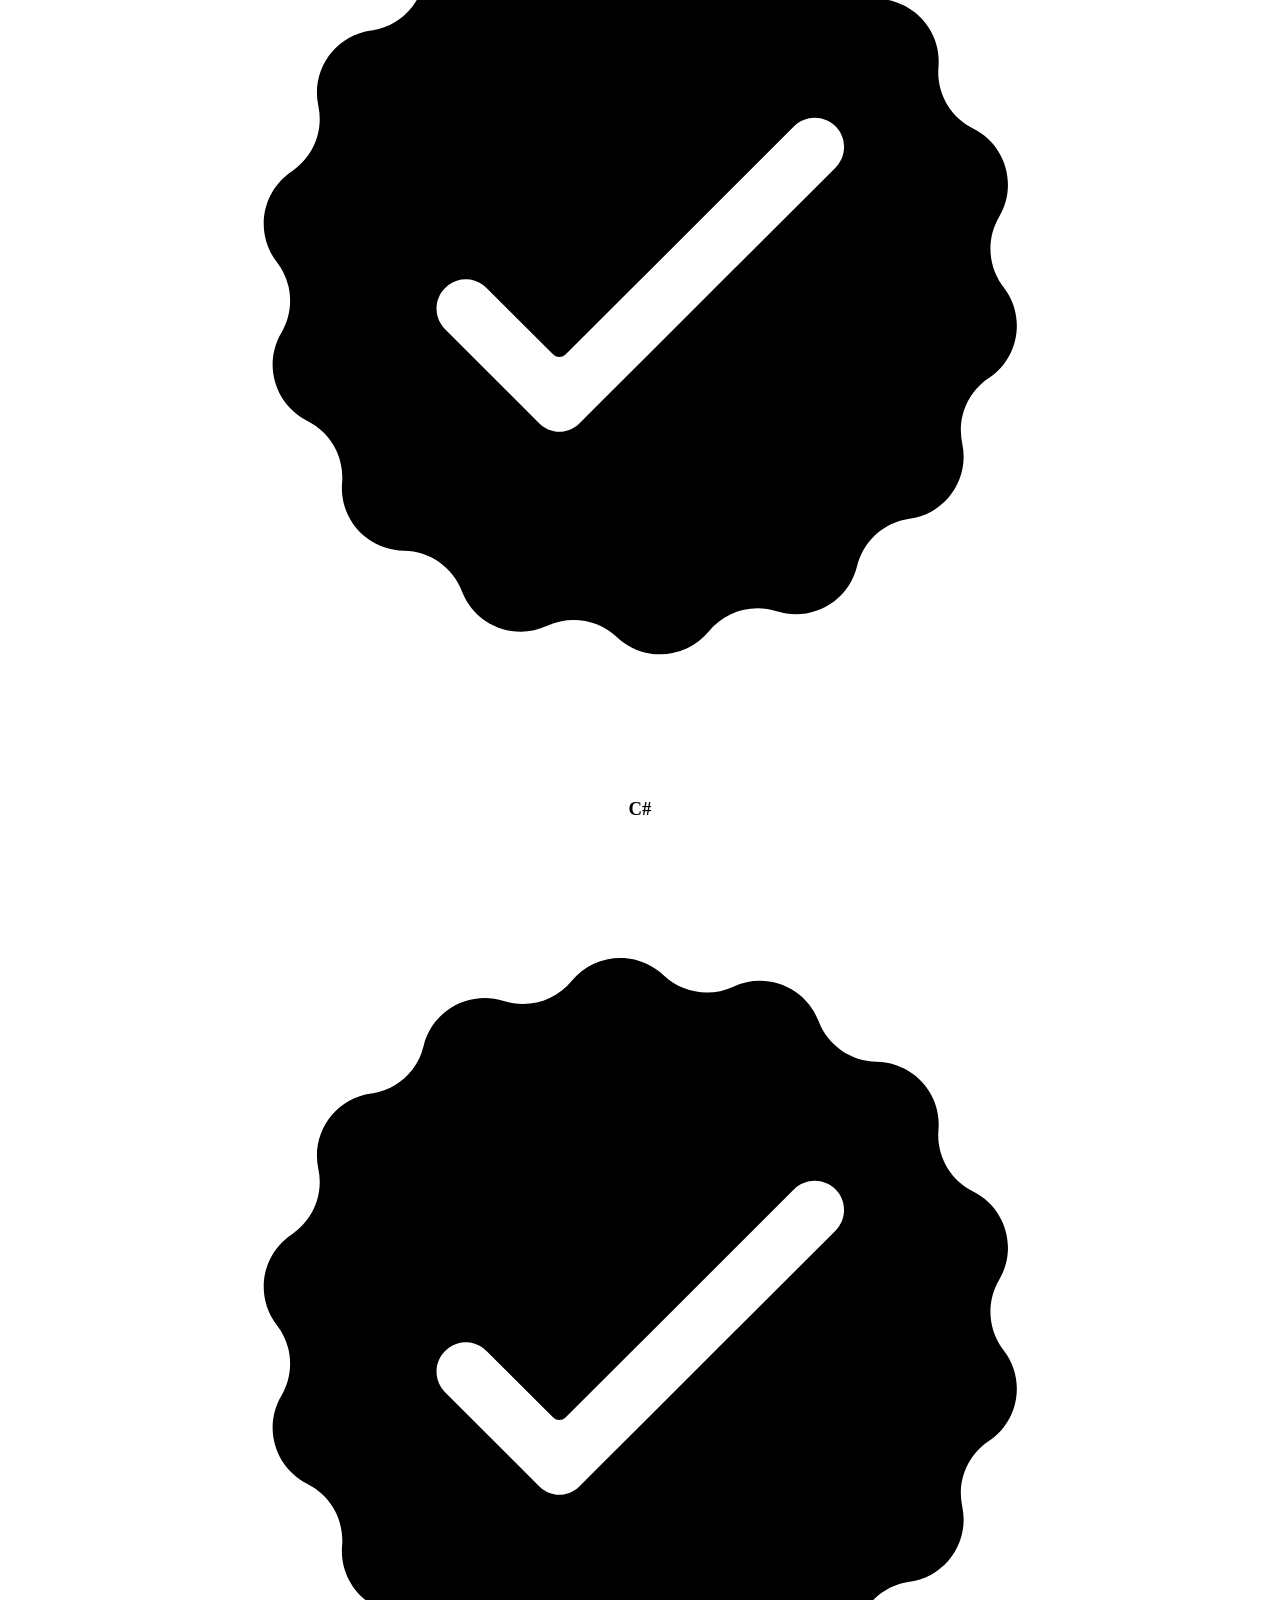
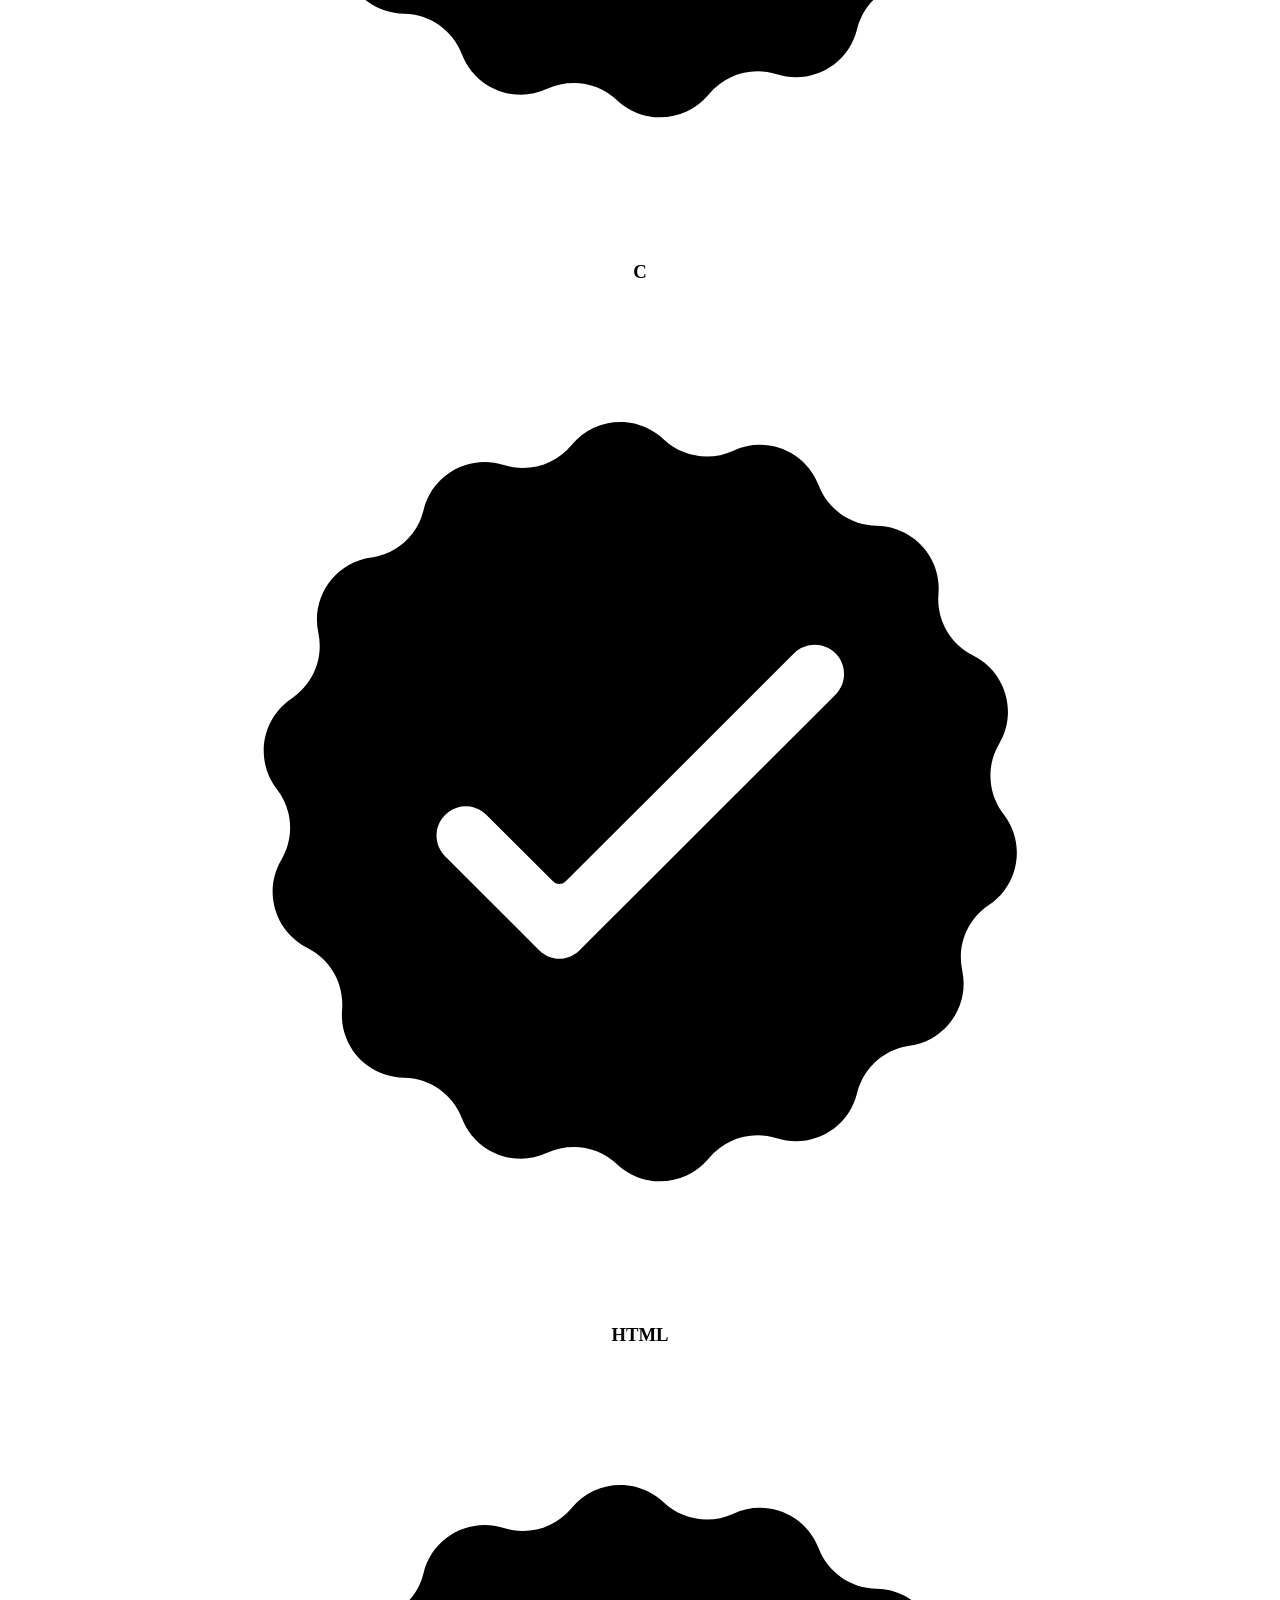
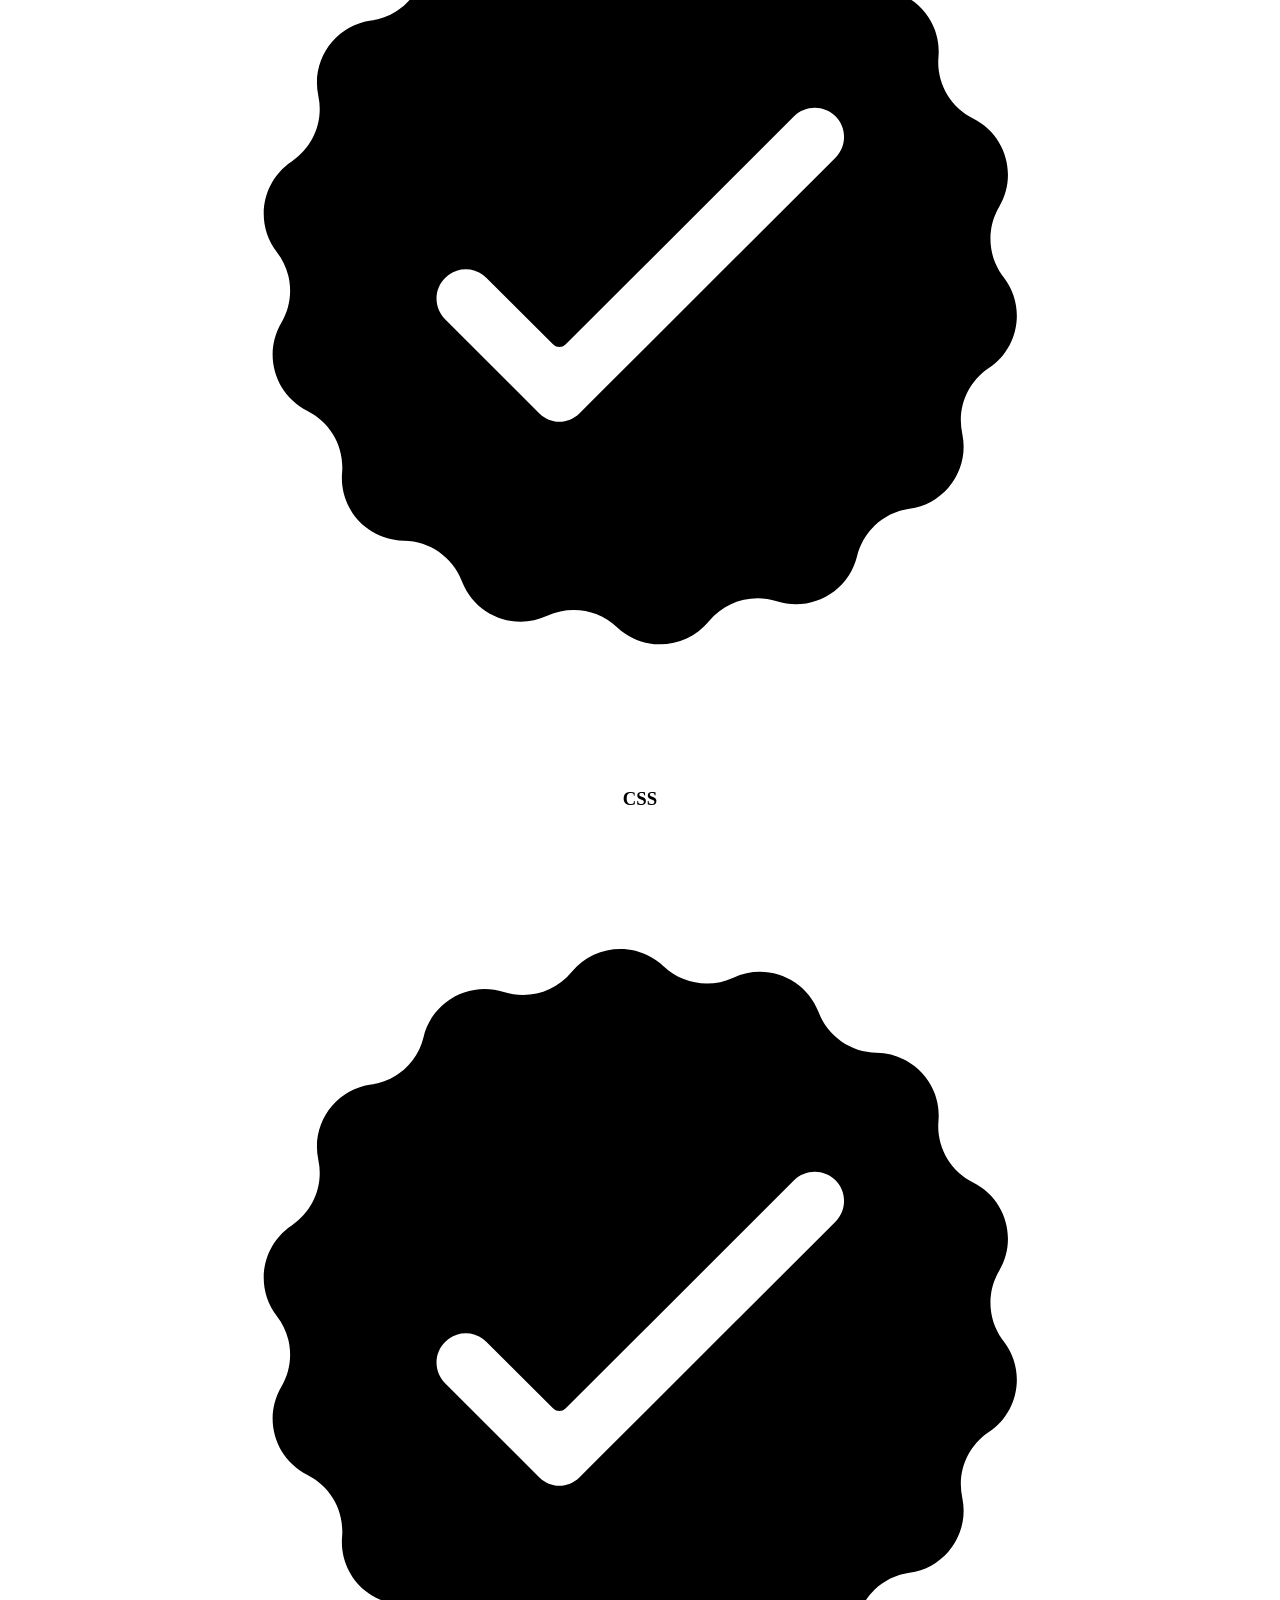
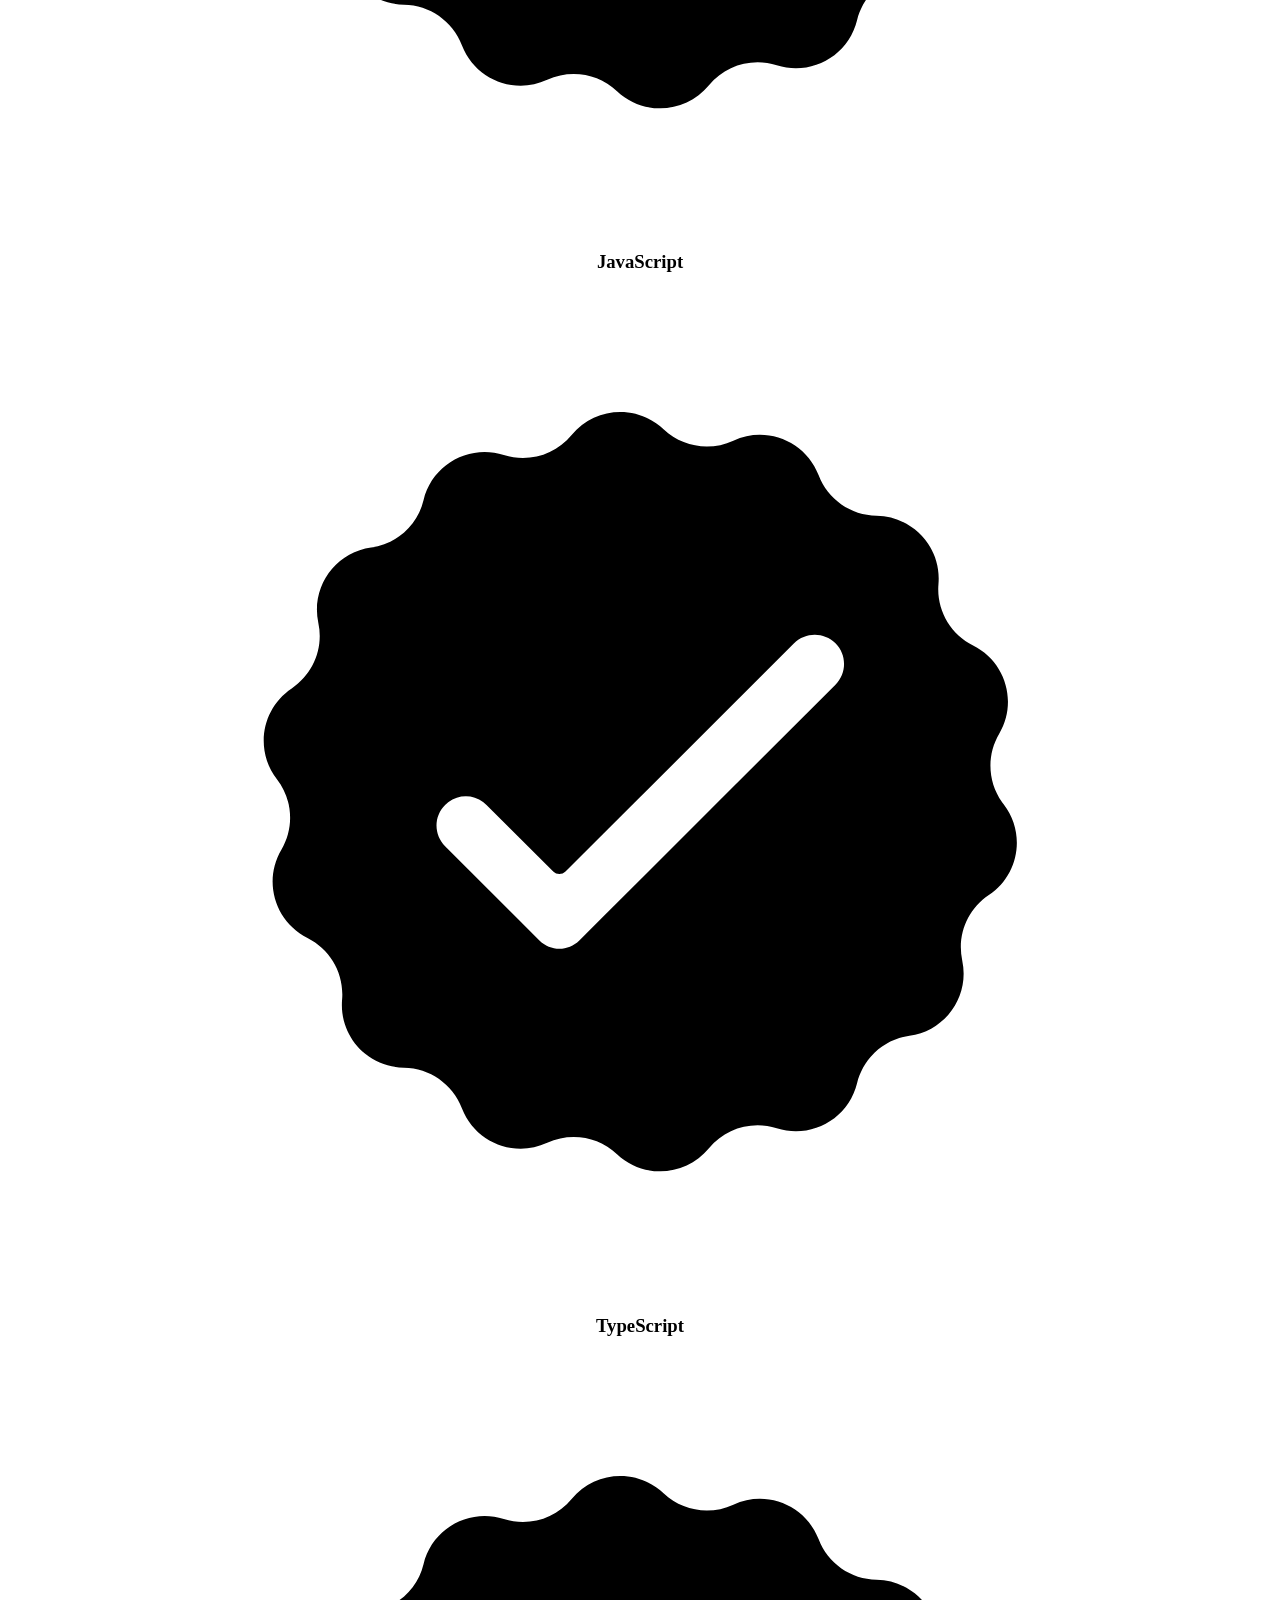
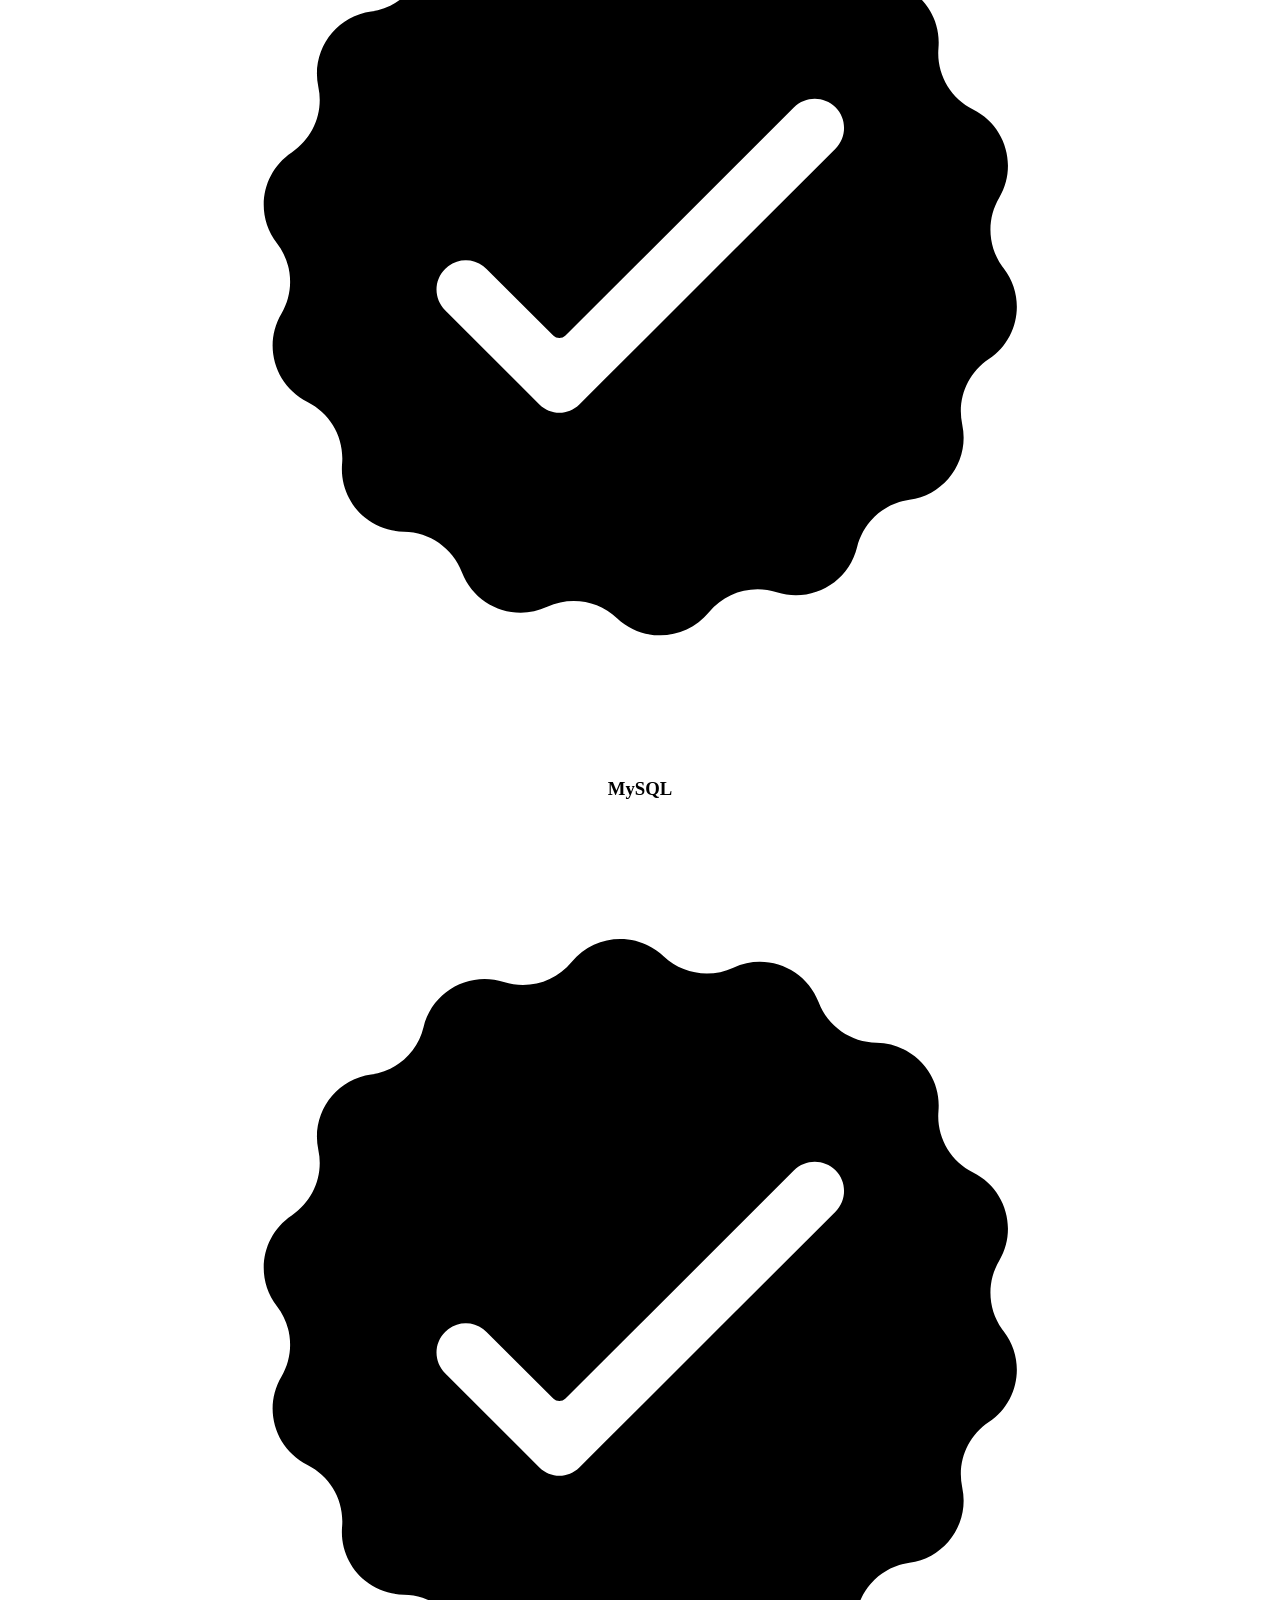
==== commit 1d7a8b3e: "new school" ====
--- a/index.html
+++ b/index.html
@@ -5,8 +5,13 @@
     <meta http-equiv="X-UA-Compatible" content="IE=edge" />
     <meta name="viewport" content="width=device-width, initial-scale=1.0" />
     <title>Talha Coşkun Kişisel Web Site</title>
-    <link rel="icon" type="image/x-icon" href="assets/favicon.ico"/>
-    <link rel="apple-touch-icon" href="assets/favicon.ico" />
+    <!-- Favicon -->
+    <link rel="icon" type="image/x-icon" href="assets/favicon_io/favicon.ico"/>
+    <link rel="shortcut icon" href="assets/favicon_io/favicon.ico"/>
+    <link rel="apple-touch-icon" sizes="180x180" href="assets/favicon_io/apple-touch-icon.png">
+    <link rel="icon" type="image/png" sizes="32x32" href="assets/favicon_io/favicon-32x32.png">
+    <link rel="icon" type="image/png" sizes="16x16" href="assets/favicon_io/favicon-16x16.png">
+    <link rel="manifest" href="assets/favicon_io/site.webmanifest">
     <link rel="stylesheet" href="style.css" />
     <link rel="stylesheet" href="mediaqueries.css" />
     <style>
@@ -74,7 +79,7 @@
             <h1 class="title">Talha Coşkun</h1>
             <p class="section__text__p2">Mobile Developer</p>
             <div class="btn-container">
-                <button class="btn btn-color-2" onclick="window.open('assets/TalhaCoskun.pdf')">Download CV</button>
+                <button class="btn btn-color-2" onclick="window.open('assets/Talha coşkun(en).pdf')">Download CV</button>
                 <button class="btn btn-color-1" onclick="location.href='#contact'">Contact Info</button>
             </div>
             <div id="socials-container">
@@ -97,7 +102,7 @@
                     <div class="details-container">
                         <img src="assets/education.png" alt="Education icon" class="icon" />
                         <h3>Education</h3>
-                        <p>Ataşehir Adıgüzel MYO - (Associate Degree)</p>
+                        <p>Istanbul University - (Bachelor’s Degree)</p>
                     </div>
                 </div>
                 <div class="text-container">
@@ -297,9 +302,12 @@
                         <img src="assets/project-1.png" alt="Project 1" class="project-img" />
                     </div>
                     <h2 class="experience-sub-title project-title">Namaz Vakti + İmsakiye 2024</h2>
+                    <div class="btn-container" style="margin-bottom: 15px;">
+                        <button class="btn btn-color-2 project-btn" onclick="location.href='https://apps.apple.com/tr/app/namaz-vakti-i-msakiye-2024/id6479539453?l=tr'">App Store</button>
+                    </div>
                     <div class="btn-container">
-                        <button class="btn btn-color-2 project-btn" onclick="location.href='https://github.com/ttalhacoskun/Namaz-Vakti-imsakiye-2024'">Github</button>
-                    </div>
+                        <button class="btn btn-color-2 project-btn" onclick="location.href='https://play.google.com/store/apps/details?id=com.talhacoskun.ramadanapp'">Google Play</button>
+                    </div>                    
                 </div>
                 <div class="details-container color-container">
                     <div class="article-container">
@@ -326,6 +334,15 @@
                     <h2 class="experience-sub-title project-title">TicTacToe</h2>
                     <div class="btn-container">
                         <button class="btn btn-color-2 project-btn" onclick="location.href='https://github.com/ttalhacoskun/TicTacToe'">Github</button>
+                    </div>
+                </div>
+                <div class="details-container color-container">
+                    <div class="article-container">
+                        <img src="assets/project-5.png" alt="Project 5" class="project-img" />
+                    </div>
+                    <h2 class="experience-sub-title project-title">Safe Finder Pro</h2>
+                    <div class="btn-container">
+                        <button class="btn btn-color-2 project-btn" onclick="location.href='https://apps.apple.com/tr/app/safefinderpro/id6737575931?l=tr'">AppStore</button>
                     </div>
                 </div>
             </div>
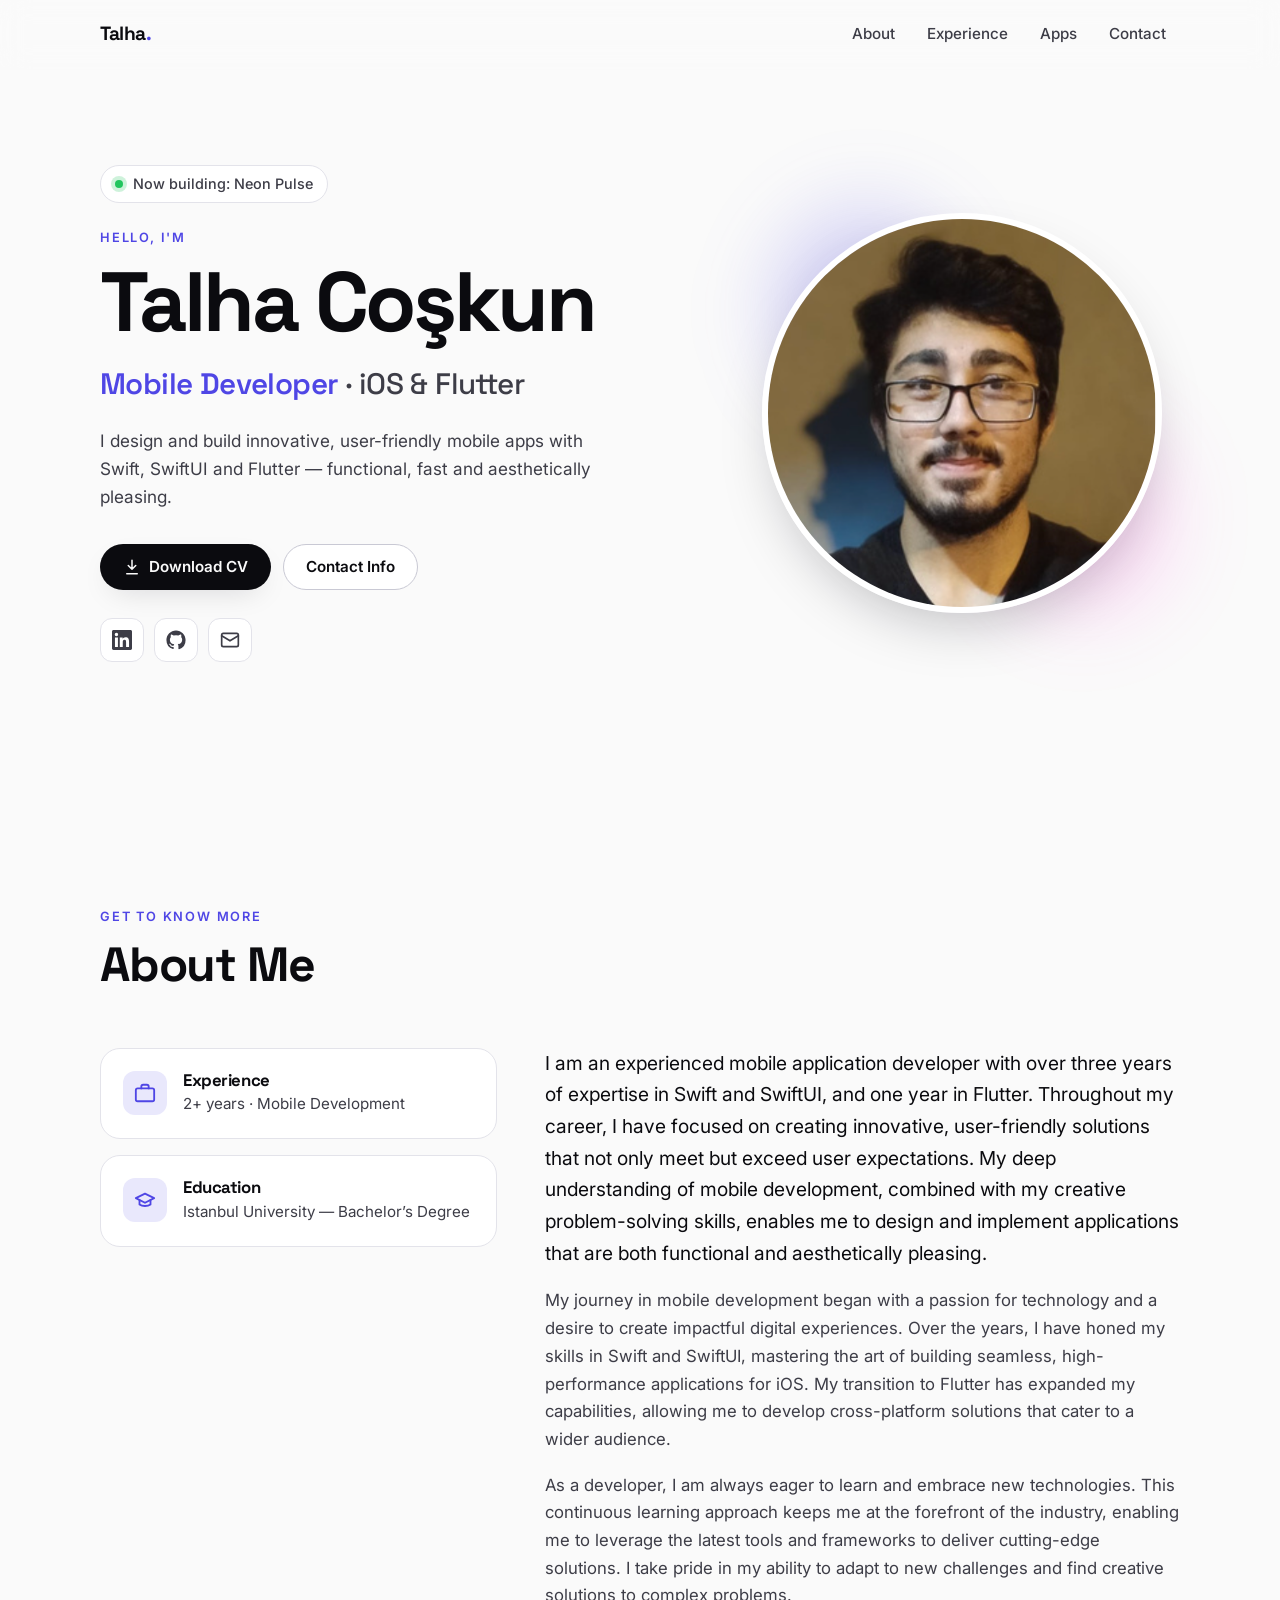
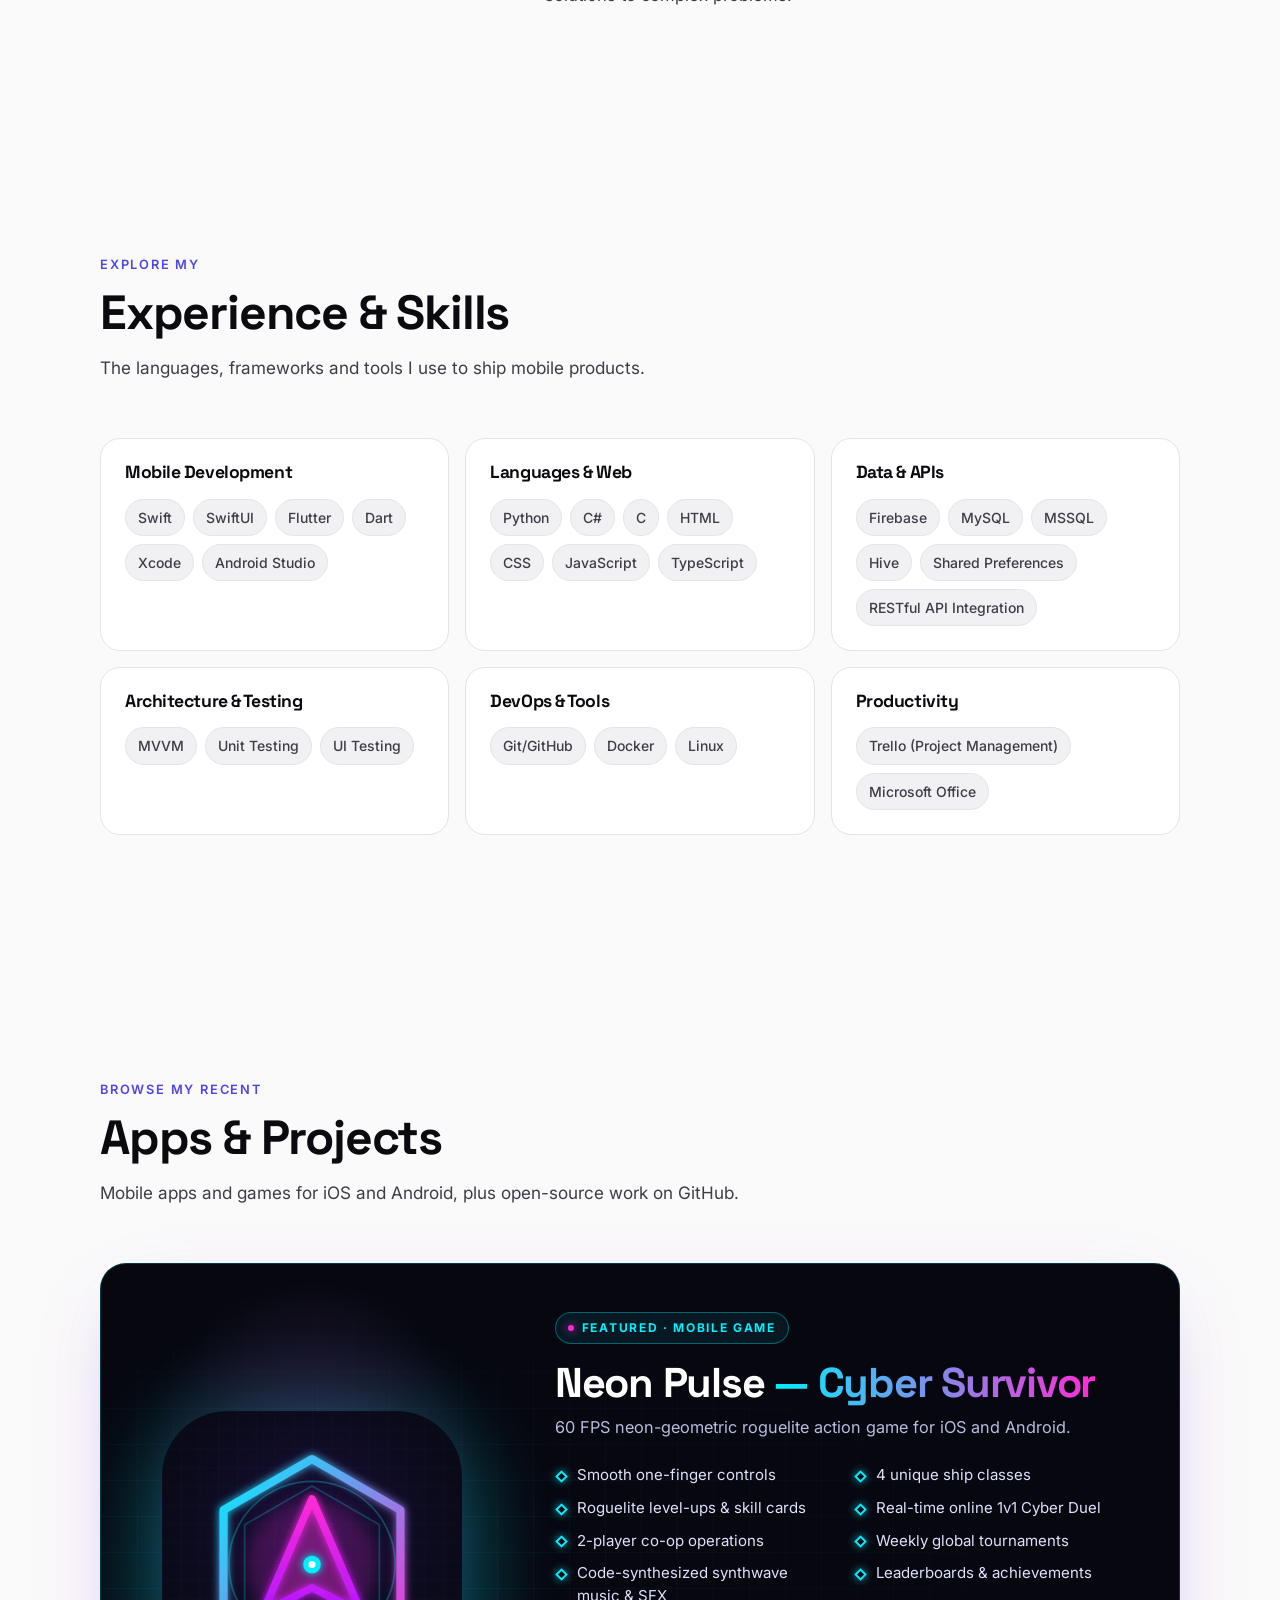
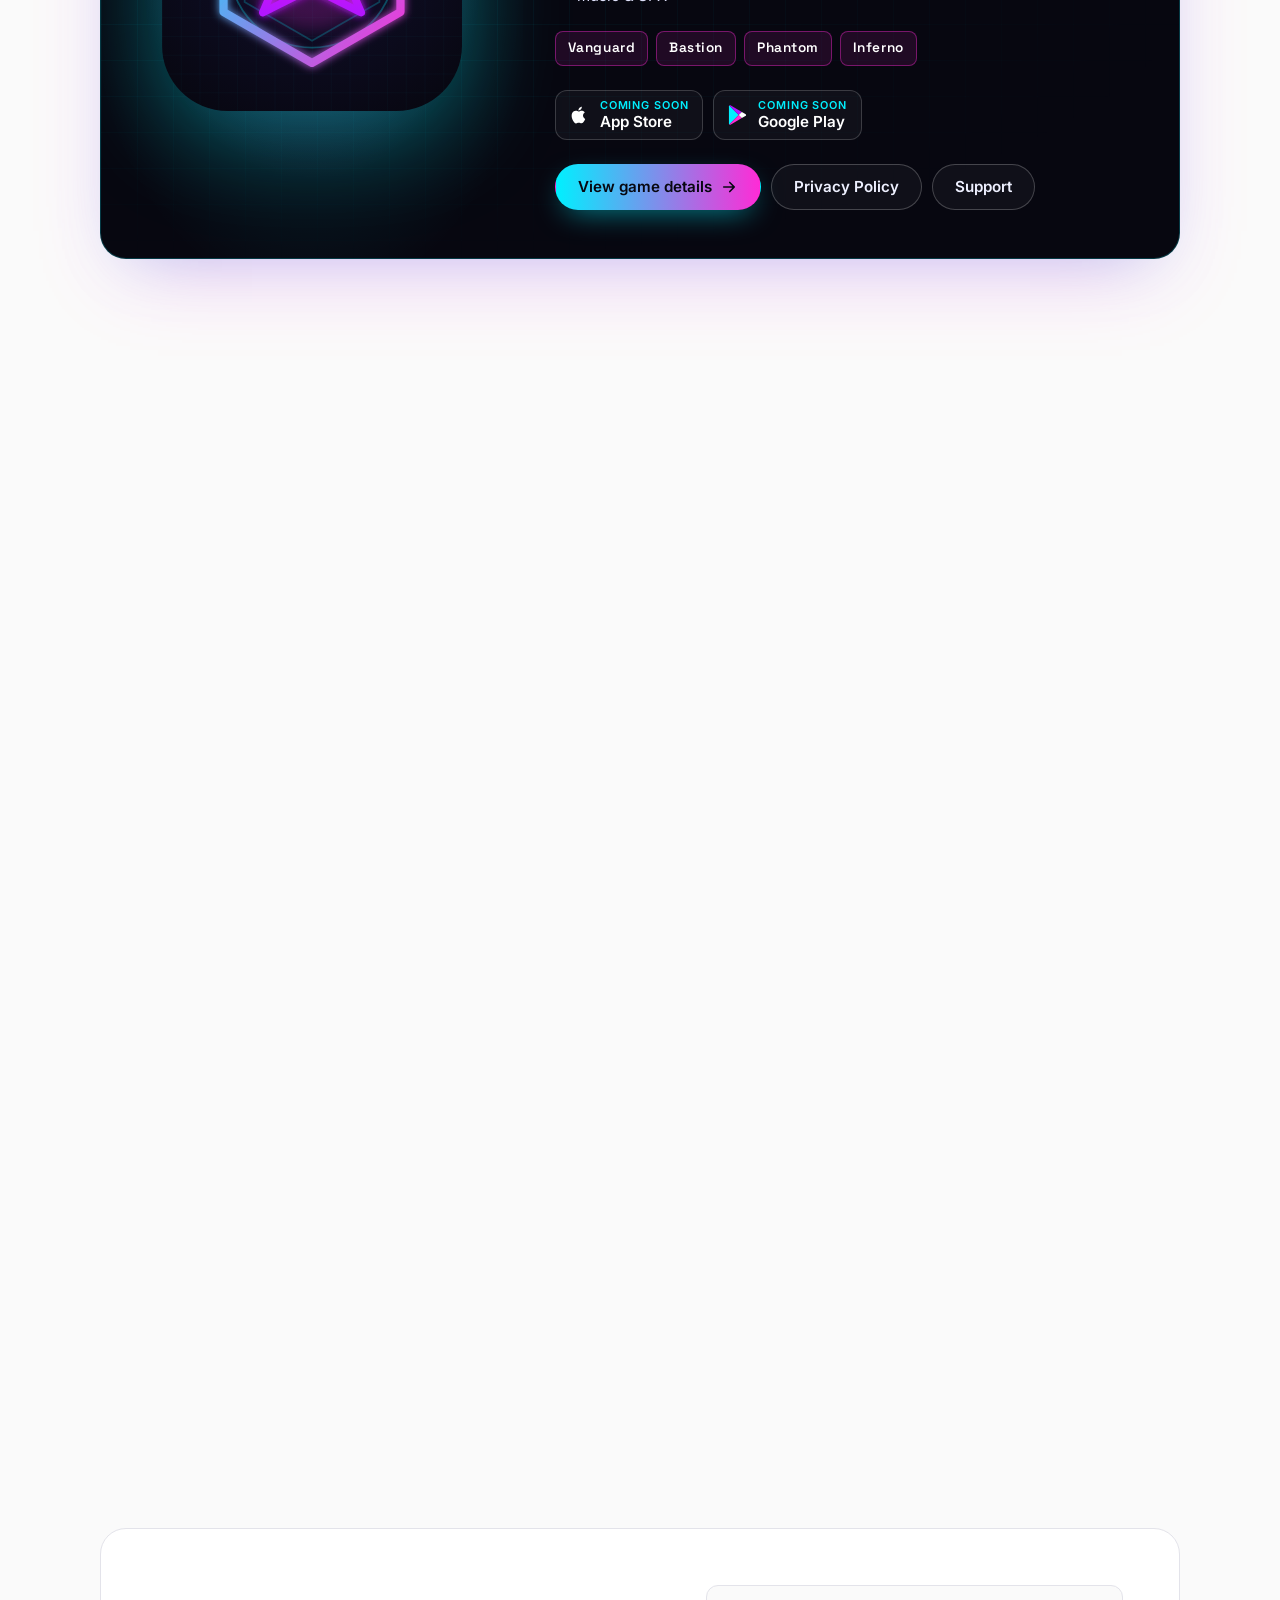
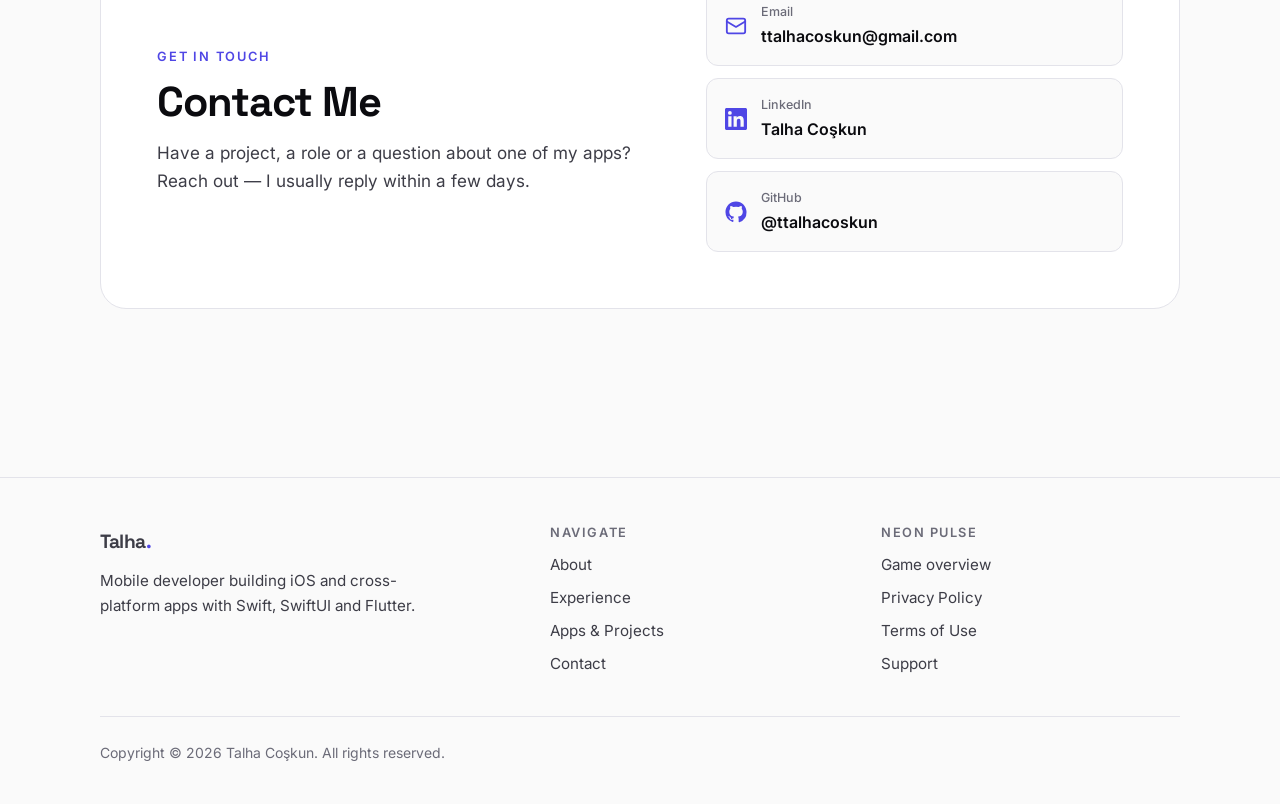
==== commit d0ad49bb: "Redesign portfolio and add Neon Pulse game + legal pages Portfolio modernization: - Rewrite style.cs" ====
--- a/index.html
+++ b/index.html
@@ -1,418 +1,376 @@
 <!DOCTYPE html>
 <html lang="en">
 <head>
-    <meta charset="UTF-8" />
-    <meta http-equiv="X-UA-Compatible" content="IE=edge" />
-    <meta name="viewport" content="width=device-width, initial-scale=1.0" />
-    <title>Talha Coşkun Kişisel Web Site</title>
-    <!-- Favicon -->
-    <link rel="icon" type="image/x-icon" href="assets/favicon_io/favicon.ico"/>
-    <link rel="shortcut icon" href="assets/favicon_io/favicon.ico"/>
-    <link rel="apple-touch-icon" sizes="180x180" href="assets/favicon_io/apple-touch-icon.png">
-    <link rel="icon" type="image/png" sizes="32x32" href="assets/favicon_io/favicon-32x32.png">
-    <link rel="icon" type="image/png" sizes="16x16" href="assets/favicon_io/favicon-16x16.png">
-    <link rel="manifest" href="assets/favicon_io/site.webmanifest">
-    <link rel="stylesheet" href="style.css" />
-    <link rel="stylesheet" href="mediaqueries.css" />
-    <style>
-        .profile-pic {
-            border-radius: 50%;
-        }
-        .project-img {
-            width: 100%;
-            height: auto;
-            object-fit: cover;
-        }
-        .about-details-container {
-            display: flex;
-            flex-direction: column;
-            align-items: center;
-        }
-        .about-containers {
-            display: flex;
-            justify-content: center;
-            width: 100%;
-        }
-        .details-container {
-            margin: 0 20px;
-            text-align: center;
-        }
-    </style>
-    <!-- Google AdSense Kodu -->
-    <script async src="https://pagead2.googlesyndication.com/pagead/js/adsbygoogle.js?client=ca-pub-7658717096931763"
-    crossorigin="anonymous"></script>
+  <meta charset="UTF-8" />
+  <meta name="viewport" content="width=device-width, initial-scale=1" />
+  <title>Talha Coşkun — Mobile Developer (iOS, Swift, SwiftUI, Flutter)</title>
+  <meta name="description" content="Talha Coşkun is a mobile developer building iOS and cross-platform apps with Swift, SwiftUI and Flutter. Portfolio, apps, projects and contact." />
+  <meta name="author" content="Talha Coşkun" />
+  <link rel="canonical" href="https://ttalhacoskun.com.tr/" />
+  <meta name="theme-color" content="#fafafa" media="(prefers-color-scheme: light)" />
+  <meta name="theme-color" content="#0a0a0d" media="(prefers-color-scheme: dark)" />
+
+  <!-- Open Graph / Twitter -->
+  <meta property="og:type" content="website" />
+  <meta property="og:site_name" content="Talha Coşkun" />
+  <meta property="og:title" content="Talha Coşkun — Mobile Developer" />
+  <meta property="og:description" content="iOS and cross-platform apps built with Swift, SwiftUI and Flutter. Featuring Neon Pulse — Cyber Survivor." />
+  <meta property="og:url" content="https://ttalhacoskun.com.tr/" />
+  <meta property="og:image" content="https://ttalhacoskun.com.tr/assets/og-image.png" />
+  <meta property="og:image:width" content="1200" />
+  <meta property="og:image:height" content="630" />
+  <meta property="og:image:alt" content="Talha Coşkun — Mobile Developer" />
+  <meta property="og:locale" content="en_US" />
+  <meta name="twitter:card" content="summary_large_image" />
+  <meta name="twitter:title" content="Talha Coşkun — Mobile Developer" />
+  <meta name="twitter:description" content="iOS and cross-platform apps built with Swift, SwiftUI and Flutter." />
+  <meta name="twitter:image" content="https://ttalhacoskun.com.tr/assets/og-image.png" />
+
+  <!-- Icons -->
+  <link rel="icon" href="/assets/favicon_io/favicon.ico" sizes="any" />
+  <link rel="icon" type="image/png" sizes="32x32" href="/assets/favicon_io/favicon-32x32.png" />
+  <link rel="icon" type="image/png" sizes="16x16" href="/assets/favicon_io/favicon-16x16.png" />
+  <link rel="apple-touch-icon" sizes="180x180" href="/assets/favicon_io/apple-touch-icon.png" />
+  <link rel="manifest" href="/assets/favicon_io/site.webmanifest" />
+  <link rel="me" href="https://sosyal.teknofest.app/@talhacoskun" />
+
+  <!-- Fonts -->
+  <link rel="preconnect" href="https://fonts.googleapis.com" />
+  <link rel="preconnect" href="https://fonts.gstatic.com" crossorigin />
+  <link href="https://fonts.googleapis.com/css2?family=Inter:wght@400;500;600;700&family=Space+Grotesk:wght@500;600;700&display=swap" rel="stylesheet" />
+
+  <link rel="stylesheet" href="/style.css" />
+  <script>document.documentElement.classList.add("js");</script>
+
+  <script type="application/ld+json">
+  {
+    "@context": "https://schema.org",
+    "@type": "Person",
+    "name": "Talha Coşkun",
+    "jobTitle": "Mobile Developer",
+    "url": "https://ttalhacoskun.com.tr/",
+    "image": "https://ttalhacoskun.com.tr/assets/profile-pic.png",
+    "alumniOf": "Istanbul University",
+    "knowsAbout": ["Swift", "SwiftUI", "Flutter", "Dart", "iOS Development", "Firebase"],
+    "sameAs": [
+      "https://github.com/ttalhacoskun",
+      "https://www.linkedin.com/in/talha-co%C5%9Fkun-a54647214/"
+    ]
+  }
+  </script>
+
+  <!-- Google AdSense -->
+  <script async src="https://pagead2.googlesyndication.com/pagead/js/adsbygoogle.js?client=ca-pub-7658717096931763" crossorigin="anonymous"></script>
 </head>
 <body>
-    <nav id="desktop-nav">
-        <div class="logo">Talha Coşkun</div>
+  <a class="skip-link" href="#main">Skip to content</a>
+
+  <header class="site-header" id="top">
+    <nav class="container nav" aria-label="Primary">
+      <a class="logo" href="#top">Talha<span>.</span></a>
+      <button class="menu-toggle" type="button" aria-expanded="false" aria-controls="nav-links" aria-label="Open menu">
+        <span></span>
+      </button>
+      <ul class="nav-links" id="nav-links">
+        <li><a href="#about">About</a></li>
+        <li><a href="#experience">Experience</a></li>
+        <li><a href="#projects">Apps</a></li>
+        <li><a href="#contact">Contact</a></li>
+      </ul>
+    </nav>
+  </header>
+
+  <main id="main">
+    <!-- HERO -->
+    <section class="hero" id="profile" aria-labelledby="hero-title">
+      <div class="container hero-grid">
+        <div class="hero-text-col">
+          <a class="hero-kicker" href="#neon-pulse"><span class="dot" aria-hidden="true"></span>Now building: Neon Pulse</a>
+          <p class="eyebrow">Hello, I'm</p>
+          <h1 id="hero-title">Talha Coşkun</h1>
+          <p class="hero-role"><strong>Mobile Developer</strong> · iOS &amp; Flutter</p>
+          <p class="hero-text">I design and build innovative, user-friendly mobile apps with Swift, SwiftUI and Flutter — functional, fast and aesthetically pleasing.</p>
+          <div class="hero-actions">
+            <a class="btn btn-primary" href="/assets/TalhaCoskunCV(en).pdf" target="_blank" rel="noopener">
+              <svg viewBox="0 0 24 24" fill="none" stroke="currentColor" stroke-width="2" stroke-linecap="round" stroke-linejoin="round" aria-hidden="true"><path d="M12 3v12m0 0-5-5m5 5 5-5M5 21h14"/></svg>
+              Download CV
+            </a>
+            <a class="btn btn-ghost" href="#contact">Contact Info</a>
+          </div>
+          <div class="socials">
+            <a class="social-link" href="https://www.linkedin.com/in/talha-co%C5%9Fkun-a54647214/" target="_blank" rel="noopener" aria-label="LinkedIn profile">
+              <svg viewBox="0 0 24 24" fill="currentColor" aria-hidden="true"><path d="M20.45 20.45h-3.56v-5.57c0-1.33-.02-3.04-1.85-3.04-1.85 0-2.14 1.45-2.14 2.94v5.67H9.35V9h3.41v1.56h.05c.48-.9 1.64-1.85 3.37-1.85 3.6 0 4.27 2.37 4.27 5.46v6.28ZM5.34 7.43a2.06 2.06 0 1 1 0-4.13 2.06 2.06 0 0 1 0 4.13ZM7.12 20.45H3.56V9h3.56v11.45ZM22.22 0H1.77C.79 0 0 .77 0 1.73v20.54C0 23.23.79 24 1.77 24h20.45c.98 0 1.78-.77 1.78-1.73V1.73C24 .77 23.2 0 22.22 0Z"/></svg>
+            </a>
+            <a class="social-link" href="https://github.com/ttalhacoskun" target="_blank" rel="noopener" aria-label="GitHub profile">
+              <svg viewBox="0 0 24 24" fill="currentColor" aria-hidden="true"><path d="M12 .5C5.65.5.5 5.65.5 12a11.5 11.5 0 0 0 7.86 10.92c.58.1.79-.25.79-.56v-2c-3.2.7-3.88-1.37-3.88-1.37-.52-1.33-1.28-1.69-1.28-1.69-1.04-.71.08-.7.08-.7 1.15.08 1.76 1.19 1.76 1.19 1.03 1.76 2.69 1.25 3.35.96.1-.75.4-1.25.73-1.54-2.55-.29-5.24-1.28-5.24-5.68 0-1.26.45-2.28 1.19-3.09-.12-.29-.52-1.46.11-3.05 0 0 .97-.31 3.17 1.18a11 11 0 0 1 5.77 0c2.2-1.49 3.17-1.18 3.17-1.18.63 1.59.23 2.76.11 3.05.74.81 1.19 1.83 1.19 3.09 0 4.41-2.69 5.38-5.26 5.67.41.36.78 1.06.78 2.14v3.17c0 .31.21.67.8.56A11.5 11.5 0 0 0 23.5 12C23.5 5.65 18.35.5 12 .5Z"/></svg>
+            </a>
+            <a class="social-link" href="mailto:ttalhacoskun@gmail.com" aria-label="Send an email">
+              <svg viewBox="0 0 24 24" fill="none" stroke="currentColor" stroke-width="2" stroke-linecap="round" stroke-linejoin="round" aria-hidden="true"><rect x="2" y="4" width="20" height="16" rx="2"/><path d="m22 7-10 6L2 7"/></svg>
+            </a>
+          </div>
+        </div>
+        <div class="hero-photo">
+          <img src="/assets/profile-pic.png" alt="Portrait of Talha Coşkun" width="508" height="520" fetchpriority="high" />
+        </div>
+      </div>
+    </section>
+
+    <!-- ABOUT -->
+    <section id="about" aria-labelledby="about-title">
+      <div class="container">
+        <div class="section-head reveal">
+          <p class="eyebrow">Get to know more</p>
+          <h2 class="section-title" id="about-title">About Me</h2>
+        </div>
+        <div class="about-grid">
+          <div class="stat-list reveal">
+            <div class="stat">
+              <div class="stat-icon"><svg viewBox="0 0 24 24" fill="none" stroke="currentColor" stroke-width="2" stroke-linecap="round" stroke-linejoin="round" aria-hidden="true"><rect x="2" y="7" width="20" height="14" rx="2"/><path d="M16 7V5a2 2 0 0 0-2-2h-4a2 2 0 0 0-2 2v2"/></svg></div>
+              <div>
+                <h3>Experience</h3>
+                <p>2+ years · Mobile Development</p>
+              </div>
+            </div>
+            <div class="stat">
+              <div class="stat-icon"><svg viewBox="0 0 24 24" fill="none" stroke="currentColor" stroke-width="2" stroke-linecap="round" stroke-linejoin="round" aria-hidden="true"><path d="M22 10 12 5 2 10l10 5 10-5Z"/><path d="M6 12v5c3 2 9 2 12 0v-5"/></svg></div>
+              <div>
+                <h3>Education</h3>
+                <p>Istanbul University — Bachelor’s Degree</p>
+              </div>
+            </div>
+          </div>
+          <div class="about-text reveal">
+            <p>I am an experienced mobile application developer with over three years of expertise in Swift and SwiftUI, and one year in Flutter. Throughout my career, I have focused on creating innovative, user-friendly solutions that not only meet but exceed user expectations. My deep understanding of mobile development, combined with my creative problem-solving skills, enables me to design and implement applications that are both functional and aesthetically pleasing.</p>
+            <p>My journey in mobile development began with a passion for technology and a desire to create impactful digital experiences. Over the years, I have honed my skills in Swift and SwiftUI, mastering the art of building seamless, high-performance applications for iOS. My transition to Flutter has expanded my capabilities, allowing me to develop cross-platform solutions that cater to a wider audience.</p>
+            <p>As a developer, I am always eager to learn and embrace new technologies. This continuous learning approach keeps me at the forefront of the industry, enabling me to leverage the latest tools and frameworks to deliver cutting-edge solutions. I take pride in my ability to adapt to new challenges and find creative solutions to complex problems.</p>
+          </div>
+        </div>
+      </div>
+    </section>
+
+    <!-- EXPERIENCE / SKILLS -->
+    <section id="experience" aria-labelledby="experience-title">
+      <div class="container">
+        <div class="section-head reveal">
+          <p class="eyebrow">Explore my</p>
+          <h2 class="section-title" id="experience-title">Experience &amp; Skills</h2>
+          <p class="section-lead">The languages, frameworks and tools I use to ship mobile products.</p>
+        </div>
+        <div class="skills-grid">
+          <div class="skill-group reveal">
+            <h3>Mobile Development</h3>
+            <ul class="chips">
+              <li class="chip">Swift</li><li class="chip">SwiftUI</li><li class="chip">Flutter</li><li class="chip">Dart</li><li class="chip">Xcode</li><li class="chip">Android Studio</li>
+            </ul>
+          </div>
+          <div class="skill-group reveal">
+            <h3>Languages &amp; Web</h3>
+            <ul class="chips">
+              <li class="chip">Python</li><li class="chip">C#</li><li class="chip">C</li><li class="chip">HTML</li><li class="chip">CSS</li><li class="chip">JavaScript</li><li class="chip">TypeScript</li>
+            </ul>
+          </div>
+          <div class="skill-group reveal">
+            <h3>Data &amp; APIs</h3>
+            <ul class="chips">
+              <li class="chip">Firebase</li><li class="chip">MySQL</li><li class="chip">MSSQL</li><li class="chip">Hive</li><li class="chip">Shared Preferences</li><li class="chip">RESTful API Integration</li>
+            </ul>
+          </div>
+          <div class="skill-group reveal">
+            <h3>Architecture &amp; Testing</h3>
+            <ul class="chips">
+              <li class="chip">MVVM</li><li class="chip">Unit Testing</li><li class="chip">UI Testing</li>
+            </ul>
+          </div>
+          <div class="skill-group reveal">
+            <h3>DevOps &amp; Tools</h3>
+            <ul class="chips">
+              <li class="chip">Git/GitHub</li><li class="chip">Docker</li><li class="chip">Linux</li>
+            </ul>
+          </div>
+          <div class="skill-group reveal">
+            <h3>Productivity</h3>
+            <ul class="chips">
+              <li class="chip">Trello (Project Management)</li><li class="chip">Microsoft Office</li>
+            </ul>
+          </div>
+        </div>
+      </div>
+    </section>
+
+    <!-- APPS & PROJECTS -->
+    <section id="projects" aria-labelledby="projects-title">
+      <div class="container">
+        <div class="section-head reveal">
+          <p class="eyebrow">Browse my recent</p>
+          <h2 class="section-title" id="projects-title">Apps &amp; Projects</h2>
+          <p class="section-lead">Mobile apps and games for iOS and Android, plus open-source work on GitHub.</p>
+        </div>
+
+        <!-- Featured: Neon Pulse -->
+        <article class="np-feature reveal" id="neon-pulse" aria-labelledby="np-title">
+          <div class="np-visual">
+            <img src="/assets/neon-pulse/emblem.svg" alt="Neon Pulse emblem: a neon ship inside a glowing cyan and magenta hexagon" width="300" height="300" loading="lazy" />
+          </div>
+          <div class="np-content">
+            <span class="np-tag">Featured · Mobile Game</span>
+            <h3 id="np-title">Neon Pulse <span class="np-accent">— Cyber Survivor</span></h3>
+            <p class="np-sub">60 FPS neon-geometric roguelite action game for iOS and Android.</p>
+            <ul class="np-features">
+              <li>Smooth one-finger controls</li>
+              <li>4 unique ship classes</li>
+              <li>Roguelite level-ups &amp; skill cards</li>
+              <li>Real-time online 1v1 Cyber Duel</li>
+              <li>2-player co-op operations</li>
+              <li>Weekly global tournaments</li>
+              <li>Code-synthesized synthwave music &amp; SFX</li>
+              <li>Leaderboards &amp; achievements</li>
+            </ul>
+            <ul class="np-ships" aria-label="Ship classes">
+              <li class="np-ship">Vanguard</li><li class="np-ship">Bastion</li><li class="np-ship">Phantom</li><li class="np-ship">Inferno</li>
+            </ul>
+            <div class="np-stores" aria-label="Store availability">
+              <div class="store-badge">
+                <svg viewBox="0 0 24 24" fill="currentColor" aria-hidden="true"><path d="M16.37 12.6c-.02-2.3 1.88-3.4 1.96-3.46-1.07-1.56-2.73-1.77-3.32-1.8-1.41-.14-2.76.83-3.48.83-.72 0-1.83-.81-3-.79-1.55.02-2.97.9-3.77 2.28-1.6 2.79-.41 6.92 1.15 9.18.76 1.11 1.67 2.35 2.86 2.31 1.15-.05 1.58-.74 2.97-.74 1.38 0 1.77.74 2.98.72 1.23-.02 2.01-1.13 2.77-2.24.87-1.28 1.23-2.53 1.25-2.59-.03-.01-2.4-.92-2.42-3.66ZM14.1 5.86c.63-.77 1.06-1.83.94-2.89-.91.04-2.01.61-2.67 1.37-.58.67-1.1 1.76-.96 2.8 1.02.08 2.06-.52 2.69-1.28Z"/></svg>
+                <div><small>Coming soon</small><span>App Store</span></div>
+              </div>
+              <div class="store-badge">
+                <svg viewBox="0 0 24 24" aria-hidden="true"><path fill="#00f0ff" d="M3.6 1.6c-.25.27-.4.68-.4 1.2v18.4c0 .52.15.93.4 1.2L13.9 12 3.6 1.6Z"/><path fill="#ff2bd6" d="M17.3 15.4 13.9 12 3.6 22.4c.38.4 1 .45 1.7.05l12-7.05Z"/><path fill="#b316ff" d="M17.3 8.6 5.3 1.55c-.7-.4-1.32-.35-1.7.05L13.9 12l3.4-3.4Z"/><path fill="#ffffff" d="m21.1 10.8-3.8-2.2-3.4 3.4 3.4 3.4 3.8-2.2c1.1-.63 1.1-1.77 0-2.4Z"/></svg>
+                <div><small>Coming soon</small><span>Google Play</span></div>
+              </div>
+            </div>
+            <div class="np-actions">
+              <a class="btn btn-neon" href="/neon-pulse/">
+                View game details
+                <svg viewBox="0 0 24 24" fill="none" stroke="currentColor" stroke-width="2.2" stroke-linecap="round" stroke-linejoin="round" aria-hidden="true"><path d="M5 12h14m-6-6 6 6-6 6"/></svg>
+              </a>
+              <a class="btn btn-neon-ghost" href="/neon-pulse/privacy/">Privacy Policy</a>
+              <a class="btn btn-neon-ghost" href="/neon-pulse/support/">Support</a>
+            </div>
+          </div>
+        </article>
+
+        <div class="projects-grid">
+          <article class="project-card reveal">
+            <div class="project-media"><img src="/assets/project-1.png" alt="Namaz Vakti + İmsakiye 2024 app screenshot" width="1080" height="1080" loading="lazy" /></div>
+            <div class="project-body">
+              <p class="project-meta">iOS · Open source</p>
+              <h3>Namaz Vakti + İmsakiye 2024</h3>
+              <div class="project-actions">
+                <a class="btn btn-ghost btn-sm" href="https://apps.apple.com/tr/app/namaz-vakti-i-msakiye-2024/id6479539453?l=tr" target="_blank" rel="noopener">App Store</a>
+                <a class="btn btn-ghost btn-sm" href="https://github.com/ttalhacoskun/Namaz-Vakti-imsakiye-2024" target="_blank" rel="noopener">GitHub</a>
+              </div>
+            </div>
+          </article>
+          <article class="project-card reveal">
+            <div class="project-media"><img src="/assets/project-5.png" alt="Safe Finder Pro app screenshot" width="1080" height="1080" loading="lazy" /></div>
+            <div class="project-body">
+              <p class="project-meta">iOS</p>
+              <h3>Safe Finder Pro</h3>
+              <div class="project-actions">
+                <a class="btn btn-ghost btn-sm" href="https://apps.apple.com/tr/app/safefinderpro/id6737575931?l=tr" target="_blank" rel="noopener">App Store</a>
+              </div>
+            </div>
+          </article>
+          <article class="project-card reveal">
+            <div class="project-media"><img src="/assets/project-2.png" alt="New Direction Finder 3.0 screenshot" width="1080" height="1080" loading="lazy" /></div>
+            <div class="project-body">
+              <p class="project-meta">Open source</p>
+              <h3>New Direction Finder (3.0)</h3>
+              <div class="project-actions">
+                <a class="btn btn-ghost btn-sm" href="https://github.com/ttalhacoskun/NewDirectionFinder3.0" target="_blank" rel="noopener">GitHub</a>
+              </div>
+            </div>
+          </article>
+          <article class="project-card reveal">
+            <div class="project-media"><img src="/assets/project-3.png" alt="Flappy Bird App screenshot" width="1080" height="1080" loading="lazy" /></div>
+            <div class="project-body">
+              <p class="project-meta">Personal project</p>
+              <h3>Flappy Bird App</h3>
+            </div>
+          </article>
+          <article class="project-card reveal">
+            <div class="project-media"><img src="/assets/project-4.png" alt="TicTacToe app screenshot" width="1080" height="1080" loading="lazy" /></div>
+            <div class="project-body">
+              <p class="project-meta">Open source</p>
+              <h3>TicTacToe</h3>
+              <div class="project-actions">
+                <a class="btn btn-ghost btn-sm" href="https://github.com/ttalhacoskun/TicTacToe" target="_blank" rel="noopener">GitHub</a>
+              </div>
+            </div>
+          </article>
+        </div>
+      </div>
+    </section>
+
+    <!-- CONTACT -->
+    <section id="contact" aria-labelledby="contact-title">
+      <div class="container">
+        <div class="contact-card reveal">
+          <div>
+            <p class="eyebrow">Get in touch</p>
+            <h2 class="section-title" id="contact-title">Contact Me</h2>
+            <p class="section-lead">Have a project, a role or a question about one of my apps? Reach out — I usually reply within a few days.</p>
+          </div>
+          <div class="contact-links">
+            <a class="contact-link" href="mailto:ttalhacoskun@gmail.com">
+              <svg viewBox="0 0 24 24" fill="none" stroke="currentColor" stroke-width="2" stroke-linecap="round" stroke-linejoin="round" aria-hidden="true"><rect x="2" y="4" width="20" height="16" rx="2"/><path d="m22 7-10 6L2 7"/></svg>
+              <div><small>Email</small><span>ttalhacoskun@gmail.com</span></div>
+            </a>
+            <a class="contact-link" href="https://www.linkedin.com/in/talha-co%C5%9Fkun-a54647214/" target="_blank" rel="noopener">
+              <svg viewBox="0 0 24 24" fill="currentColor" aria-hidden="true"><path d="M20.45 20.45h-3.56v-5.57c0-1.33-.02-3.04-1.85-3.04-1.85 0-2.14 1.45-2.14 2.94v5.67H9.35V9h3.41v1.56h.05c.48-.9 1.64-1.85 3.37-1.85 3.6 0 4.27 2.37 4.27 5.46v6.28ZM5.34 7.43a2.06 2.06 0 1 1 0-4.13 2.06 2.06 0 0 1 0 4.13ZM7.12 20.45H3.56V9h3.56v11.45ZM22.22 0H1.77C.79 0 0 .77 0 1.73v20.54C0 23.23.79 24 1.77 24h20.45c.98 0 1.78-.77 1.78-1.73V1.73C24 .77 23.2 0 22.22 0Z"/></svg>
+              <div><small>LinkedIn</small><span>Talha Coşkun</span></div>
+            </a>
+            <a class="contact-link" href="https://github.com/ttalhacoskun" target="_blank" rel="noopener">
+              <svg viewBox="0 0 24 24" fill="currentColor" aria-hidden="true"><path d="M12 .5C5.65.5.5 5.65.5 12a11.5 11.5 0 0 0 7.86 10.92c.58.1.79-.25.79-.56v-2c-3.2.7-3.88-1.37-3.88-1.37-.52-1.33-1.28-1.69-1.28-1.69-1.04-.71.08-.7.08-.7 1.15.08 1.76 1.19 1.76 1.19 1.03 1.76 2.69 1.25 3.35.96.1-.75.4-1.25.73-1.54-2.55-.29-5.24-1.28-5.24-5.68 0-1.26.45-2.28 1.19-3.09-.12-.29-.52-1.46.11-3.05 0 0 .97-.31 3.17 1.18a11 11 0 0 1 5.77 0c2.2-1.49 3.17-1.18 3.17-1.18.63 1.59.23 2.76.11 3.05.74.81 1.19 1.83 1.19 3.09 0 4.41-2.69 5.38-5.26 5.67.41.36.78 1.06.78 2.14v3.17c0 .31.21.67.8.56A11.5 11.5 0 0 0 23.5 12C23.5 5.65 18.35.5 12 .5Z"/></svg>
+              <div><small>GitHub</small><span>@ttalhacoskun</span></div>
+            </a>
+          </div>
+        </div>
+      </div>
+    </section>
+
+    <!-- Google AdSense — banner -->
+    <div class="container ad-slot">
+      <ins class="adsbygoogle"
+           style="display:block"
+           data-ad-client="ca-pub-7658717096931763"
+           data-ad-slot="7962087512"
+           data-ad-format="auto"
+           data-full-width-responsive="true"></ins>
+      <script>(adsbygoogle = window.adsbygoogle || []).push({});</script>
+    </div>
+  </main>
+
+  <footer class="site-footer">
+    <div class="container">
+      <div class="footer-grid">
         <div>
-            <ul class="nav-links">
-                <li><a href="#about">About</a></li>
-                <li><a href="#experience">Experience</a></li>
-                <li><a href="#projects">Projects</a></li>
-                <li><a href="#contact">Contact</a></li>
-            </ul>
-        </div>
-    </nav>
-    <nav id="hamburger-nav">
-        <div class="logo">Talha Coşkun</div>
-        <div class="hamburger-menu">
-            <div class="hamburger-icon" onclick="toggleMenu()">
-                <span></span>
-                <span></span>
-                <span></span>
-            </div>
-            <div class="menu-links">
-                <li><a href="#about" onclick="toggleMenu()">About</a></li>
-                <li><a href="#experience" onclick="toggleMenu()">Experience</a></li>
-                <li><a href="#projects" onclick="toggleMenu()">Projects</a></li>
-                <li><a href="#contact" onclick="toggleMenu()">Contact</a></li>
-            </div>
-        </div>
-    </nav>
-    <section id="profile">
-        <div class="section__pic-container">
-            <img src="assets/profile-pic.png" alt="Talha Coşkun profile picture" class="profile-pic" />
-        </div>
-        <div class="section__text">
-            <p class="section__text__p1">Hello, I'm</p>
-            <h1 class="title">Talha Coşkun</h1>
-            <p class="section__text__p2">Mobile Developer</p>
-            <div class="btn-container">
-                <button class="btn btn-color-2" onclick="window.open('assets/Talha coşkun(en).pdf')">Download CV</button>
-                <button class="btn btn-color-1" onclick="location.href='#contact'">Contact Info</button>
-            </div>
-            <div id="socials-container">
-                <img src="assets/linkedin.png" alt="My LinkedIn profile" class="icon" onclick="location.href='https://www.linkedin.com/in/talha-coşkun-a54647214/'" />
-                <img src="assets/github.png" alt="My Github profile" class="icon" onclick="location.href='https://github.com/ttalhacoskun'" />
-            </div>
-        </div>
-    </section>
-    <section id="about">
-        <p class="section__text__p1">Get To Know More</p>
-        <h1 class="title">About Me</h1>
-        <div class="section-container">
-            <div class="about-details-container">
-                <div class="about-containers">
-                    <div class="details-container">
-                        <img src="assets/experience.png" alt="Experience icon" class="icon" />
-                        <h3>Experience</h3>
-                        <p>2+ years <br />Mobile Development</p>
-                    </div>
-                    <div class="details-container">
-                        <img src="assets/education.png" alt="Education icon" class="icon" />
-                        <h3>Education</h3>
-                        <p>Istanbul University - (Bachelor’s Degree)</p>
-                    </div>
-                </div>
-                <div class="text-container">
-                    <p>
-                        I am an experienced mobile application developer with over three years of expertise in Swift and SwiftUI, and one year in Flutter. Throughout my career, I have focused on creating innovative, user-friendly solutions that not only meet but exceed user expectations. My deep understanding of mobile development, combined with my creative problem-solving skills, enables me to design and implement applications that are both functional and aesthetically pleasing.
-
-                        My journey in mobile development began with a passion for technology and a desire to create impactful digital experiences. Over the years, I have honed my skills in Swift and SwiftUI, mastering the art of building seamless, high-performance applications for iOS. My transition to Flutter has expanded my capabilities, allowing me to develop cross-platform solutions that cater to a wider audience.
-                        
-                        As a developer, I am always eager to learn and embrace new technologies. This continuous learning approach keeps me at the forefront of the industry, enabling me to leverage the latest tools and frameworks to deliver cutting-edge solutions. I take pride in my ability to adapt to new challenges and find creative solutions to complex problems.
-                    </p>
-                </div>
-            </div>
-        </div>
-    </section>
-    <section id="experience">
-        <p class="section__text__p1">Explore My</p>
-        <h1 class="title">Experience</h1>
-        <div class="experience-details-container">
-            <div class="about-containers">
-                <div class="details-container">
-                    <h2 class="experience-sub-title">Mobile Development</h2>
-                    <div class="article-container">
-                        <article>
-                            <img src="assets/checkmark.png" alt="Experience icon" class="icon" />
-                            <div>
-                                <h3>Swift</h3>
-                            </div>
-                        </article>
-                        <article>
-                            <img src="assets/checkmark.png" alt="Experience icon" class="icon" />
-                            <div>
-                                <h3>SwiftUI</h3>
-                            </div>
-                        </article>
-                        <article>
-                            <img src="assets/checkmark.png" alt="Experience icon" class="icon" />
-                            <div>
-                                <h3>Flutter</h3>
-                            </div>
-                        </article>
-                        <article>
-                            <img src="assets/checkmark.png" alt="Experience icon" class="icon" />
-                            <div>
-                                <h3>Dart</h3>
-                            </div>
-                        </article>
-                        <article>
-                            <img src="assets/checkmark.png" alt="Experience icon" class="icon" />
-                            <div>
-                                <h3>Python</h3>
-                            </div>
-                        </article>
-                        <article>
-                            <img src="assets/checkmark.png" alt="Experience icon" class="icon" />
-                            <div>
-                                <h3>C#</h3>
-                            </div>
-                        </article>
-                        <article>
-                            <img src="assets/checkmark.png" alt="Experience icon" class="icon" />
-                            <div>
-                                <h3>C</h3>
-                            </div>
-                        </article>
-                        <article>
-                            <img src="assets/checkmark.png" alt="Experience icon" class="icon" />
-                            <div>
-                                <h3>HTML</h3>
-                            </div>
-                        </article>
-                        <article>
-                            <img src="assets/checkmark.png" alt="Experience icon" class="icon" />
-                            <div>
-                                <h3>CSS</h3>
-                            </div>
-                        </article>
-                        <article>
-                            <img src="assets/checkmark.png" alt="Experience icon" class="icon" />
-                            <div>
-                                <h3>JavaScript</h3>
-                            </div>
-                        </article>
-                        <article>
-                            <img src="assets/checkmark.png" alt="Experience icon" class="icon" />
-                            <div>
-                                <h3>TypeScript</h3>
-                            </div>
-                        </article>
-                        <article>
-                            <img src="assets/checkmark.png" alt="Experience icon" class="icon" />
-                            <div>
-                                <h3>MySQL</h3>
-                            </div>
-                        </article>
-                        <article>
-                            <img src="assets/checkmark.png" alt="Experience icon" class="icon" />
-                            <div>
-                                <h3>MSSQL</h3>
-                            </div>
-                        </article>
-                        <article>
-                            <img src="assets/checkmark.png" alt="Experience icon" class="icon" />
-                            <div>
-                                <h3>Firebase</h3>
-                            </div>
-                        </article>
-                        <article>
-                            <img src="assets/checkmark.png" alt="Experience icon" class="icon" />
-                            <div>
-                                <h3>Git/Github</h3>
-                            </div>
-                        </article>
-                        <article>
-                            <img src="assets/checkmark.png" alt="Experience icon" class="icon" />
-                            <div>
-                                <h3>MVVM</h3>
-                            </div>
-                        </article>
-                        <article>
-                            <img src="assets/checkmark.png" alt="Experience icon" class="icon" />
-                            <div>
-                                <h3>RESTful API Integration</h3>
-                            </div>
-                        </article>
-                        <article>
-                            <img src="assets/checkmark.png" alt="Experience icon" class="icon" />
-                            <div>
-                                <h3>Docker</h3>
-                            </div>
-                        </article>
-                        <article>
-                            <img src="assets/checkmark.png" alt="Experience icon" class="icon" />
-                            <div>
-                                <h3>Hive</h3>
-                            </div>
-                        </article>
-                        <article>
-                            <img src="assets/checkmark.png" alt="Experience icon" class="icon" />
-                            <div>
-                                <h3>Shared Preferences</h3>
-                            </div>
-                        </article>
-                        <article>
-                            <img src="assets/checkmark.png" alt="Experience icon" class="icon" />
-                            <div>
-                                <h3>Unit Testing</h3>
-                            </div>
-                        </article>
-                        <article>
-                            <img src="assets/checkmark.png" alt="Experience icon" class="icon" />
-                            <div>
-                                <h3>UI Testing</h3>
-                            </div>
-                        </article>
-                        <article>
-                            <img src="assets/checkmark.png" alt="Experience icon" class="icon" />
-                            <div>
-                                <h3>Xcode</h3>
-                            </div>
-                        </article>
-                        <article>
-                            <img src="assets/checkmark.png" alt="Experience icon" class="icon" />
-                            <div>
-                                <h3>Android Studio</h3>
-                            </div>
-                        </article>
-                        <article>
-                            <img src="assets/checkmark.png" alt="Experience icon" class="icon" />
-                            <div>
-                                <h3>Linux</h3>
-                            </div>
-                        </article>
-                        <article>
-                            <img src="assets/checkmark.png" alt="Experience icon" class="icon" />
-                            <div>
-                                <h3>Microsoft Office</h3>
-                            </div>
-                        </article>
-                        <article>
-                            <img src="assets/checkmark.png" alt="Experience icon" class="icon" />
-                            <div>
-                                <h3>Trello (Project Management)</h3>
-                            </div>
-                        </article>
-                    </div>
-                </div>
-            </div>
-        </div>
-    </section>
-    <section id="projects">
-        <p class="section__text__p1">Browse My Recent</p>
-        <h1 class="title">Projects</h1>
-        <div class="experience-details-container">
-            <div class="about-containers">
-                <div class="details-container color-container">
-                    <div class="article-container">
-                        <img src="assets/project-1.png" alt="Project 1" class="project-img" />
-                    </div>
-                    <h2 class="experience-sub-title project-title">Namaz Vakti + İmsakiye 2024</h2>
-                    <div class="btn-container" style="margin-bottom: 15px;">
-                        <button class="btn btn-color-2 project-btn" onclick="location.href='https://apps.apple.com/tr/app/namaz-vakti-i-msakiye-2024/id6479539453?l=tr'">App Store</button>
-                    </div>
-                    <div class="btn-container">
-                        <button class="btn btn-color-2 project-btn" onclick="location.href='https://play.google.com/store/apps/details?id=com.talhacoskun.ramadanapp'">Google Play</button>
-                    </div>                    
-                </div>
-                <div class="details-container color-container">
-                    <div class="article-container">
-                        <img src="assets/project-2.png" alt="Project 2" class="project-img" />
-                    </div>
-                    <h2 class="experience-sub-title project-title">New Direction Finder (3.0)</h2>
-                    <div class="btn-container">
-                        <button class="btn btn-color-2 project-btn" onclick="location.href='https://github.com/ttalhacoskun/NewDirectionFinder3.0'">Github</button>
-                    </div>
-                </div>
-                <div class="details-container color-container">
-                    <div class="article-container">
-                        <img src="assets/project-3.png" alt="Project 3" class="project-img" />
-                    </div>
-                    <h2 class="experience-sub-title project-title">Flappy Bird App</h2>
-                    <div class="btn-container">
-                        <button class="btn btn-color-2 project-btn" onclick="location.href='https://github.com/ttalhacoskun/FlappyBirdApp'">Github</button>
-                    </div>
-                </div>
-                <div class="details-container color-container">
-                    <div class="article-container">
-                        <img src="assets/project-4.png" alt="Project 4" class="project-img" />
-                    </div>
-                    <h2 class="experience-sub-title project-title">TicTacToe</h2>
-                    <div class="btn-container">
-                        <button class="btn btn-color-2 project-btn" onclick="location.href='https://github.com/ttalhacoskun/TicTacToe'">Github</button>
-                    </div>
-                </div>
-                <div class="details-container color-container">
-                    <div class="article-container">
-                        <img src="assets/project-5.png" alt="Project 5" class="project-img" />
-                    </div>
-                    <h2 class="experience-sub-title project-title">Safe Finder Pro</h2>
-                    <div class="btn-container">
-                        <button class="btn btn-color-2 project-btn" onclick="location.href='https://apps.apple.com/tr/app/safefinderpro/id6737575931?l=tr'">AppStore</button>
-                    </div>
-                </div>
-            </div>
-        </div>
-    </section>
-    <section id="contact">
-        <p class="section__text__p1">Get in Touch</p>
-        <h1 class="title">Contact Me</h1>
-        <div class="contact-info-upper-container">
-            <div class="contact-info-container">
-                <img src="assets//email.png" alt="Email icon" class="icon contact-icon email-icon" />
-                <p><a href="mailto:ttalhacoskun@gmail.com">ttalhacoskun@gmail.com</a></p>
-            </div>
-            <div class="contact-info-container">
-                <img src="assets/linkedin.png" alt="LinkedIn icon" class="icon contact-icon" />
-                <p><a href="https://www.linkedin.com/in/talha-coşkun-a54647214/">LinkedIn</a></p>
-            </div>
-        </div>
-    </section>
-
-    <!-- Google AdSense Reklam Birimi -->
-    <ins class="adsbygoogle"
-         style="display:block"
-         data-ad-client="ca-pub-7658717096931763"
-         data-ad-slot="1234567890"
-         data-ad-format="auto"
-         data-full-width-responsive="true"></ins>
-    <script>
-        (adsbygoogle = window.adsbygoogle || []).push({});
-    </script>
-
-    <footer>
-        <nav>
-            <div class="nav-links-container">
-                <ul class="nav-links">
-                    <li><a href="#about">About</a></li>
-                    <li><a href="#experience">Experience</a></li>
-                    <li><a href="#projects">Projects</a></li>
-                    <li><a href="#contact">Contact</a></li>
-                </ul>
-            </div>
+          <a class="logo" href="#top">Talha<span>.</span></a>
+          <p style="margin-top:10px;max-width:340px">Mobile developer building iOS and cross-platform apps with Swift, SwiftUI and Flutter.</p>
+        </div>
+        <nav aria-label="Footer">
+          <h2>Navigate</h2>
+          <ul>
+            <li><a href="#about">About</a></li>
+            <li><a href="#experience">Experience</a></li>
+            <li><a href="#projects">Apps &amp; Projects</a></li>
+            <li><a href="#contact">Contact</a></li>
+          </ul>
         </nav>
-        <p>Copyright &#169; 2024 Talha Coşkun. All Rights Reserved.</p>
-    </footer>
-    <script src="https://ttalhacoskun.com.tr/script.js"></script>
-    <script>
-        // Save the scroll position in localStorage
-        window.addEventListener('scroll', function() {
-            localStorage.setItem('scrollPosition', window.scrollY);
-        });
-
-        // Restore the scroll position from localStorage
-        window.addEventListener('load', function() {
-            if (localStorage.getItem('scrollPosition') !== null) {
-                window.scrollTo(0, localStorage.getItem('scrollPosition'));
-            }
-        });
-    </script>
-
-    <script async src="https://pagead2.googlesyndication.com/pagead/js/adsbygoogle.js?client=ca-pub-7658717096931763"
-     crossorigin="anonymous"></script>
-    <!-- banner -->
-    <ins class="adsbygoogle"
-         style="display:block"
-         data-ad-client="ca-pub-7658717096931763"
-         data-ad-slot="7962087512"
-         data-ad-format="auto"
-         data-full-width-responsive="true"></ins>
-    <script>
-        (adsbygoogle = window.adsbygoogle || []).push({});
-    </script> 
+        <nav aria-label="Neon Pulse">
+          <h2>Neon Pulse</h2>
+          <ul>
+            <li><a href="/neon-pulse/">Game overview</a></li>
+            <li><a href="/neon-pulse/privacy/">Privacy Policy</a></li>
+            <li><a href="/neon-pulse/terms/">Terms of Use</a></li>
+            <li><a href="/neon-pulse/support/">Support</a></li>
+          </ul>
+        </nav>
+      </div>
+      <p class="footer-bottom">Copyright © <span data-year>2026</span> Talha Coşkun. All rights reserved.</p>
+    </div>
+  </footer>
+
+  <script src="/script.js" defer></script>
 </body>
 </html>
--- a/style.css
+++ b/style.css
@@ -0,0 +1,1097 @@
+/* =========================================================
+   Talha Coşkun — Portfolio
+   ========================================================= */
+
+:root {
+  --bg: #fafafa;
+  --bg-elev: #ffffff;
+  --bg-soft: #f1f1f4;
+  --text: #0b0b0f;
+  --text-2: #3d3d47;
+  --text-3: #6b6b78;
+  --line: #e3e3ea;
+  --line-strong: #c9c9d4;
+  --accent: #4f46e5;
+  --accent-ink: #ffffff;
+  --shadow-sm: 0 1px 2px rgba(10, 10, 20, 0.06);
+  --shadow-md: 0 10px 30px -12px rgba(10, 10, 20, 0.18);
+  --shadow-lg: 0 24px 60px -20px rgba(10, 10, 20, 0.28);
+  --radius: 20px;
+  --radius-sm: 12px;
+  --maxw: 1160px;
+  --gutter: clamp(16px, 4vw, 40px);
+  --font-sans: "Inter", system-ui, -apple-system, "Segoe UI", Roboto, sans-serif;
+  --font-display: "Space Grotesk", "Inter", system-ui, sans-serif;
+  --ease: cubic-bezier(0.2, 0.7, 0.2, 1);
+
+  /* Neon Pulse palette */
+  --np-bg: #070710;
+  --np-cyan: #00f0ff;
+  --np-magenta: #ff2bd6;
+
+  color-scheme: light;
+}
+
+@media (prefers-color-scheme: dark) {
+  :root {
+    --bg: #0a0a0d;
+    --bg-elev: #121217;
+    --bg-soft: #18181f;
+    --text: #f5f5f7;
+    --text-2: #c7c7d1;
+    --text-3: #9393a3;
+    --line: #24242d;
+    --line-strong: #34343f;
+    --accent: #8b85ff;
+    --accent-ink: #0a0a0d;
+    --shadow-sm: 0 1px 2px rgba(0, 0, 0, 0.5);
+    --shadow-md: 0 10px 30px -12px rgba(0, 0, 0, 0.7);
+    --shadow-lg: 0 24px 60px -20px rgba(0, 0, 0, 0.8);
+    color-scheme: dark;
+  }
+}
+
+*,
+*::before,
+*::after {
+  box-sizing: border-box;
+}
+
+* {
+  margin: 0;
+  padding: 0;
+}
+
+html {
+  scroll-behavior: smooth;
+  scroll-padding-top: 84px;
+  -webkit-text-size-adjust: 100%;
+}
+
+body {
+  font-family: var(--font-sans);
+  font-size: 1rem;
+  line-height: 1.65;
+  color: var(--text);
+  background: var(--bg);
+  -webkit-font-smoothing: antialiased;
+  overflow-x: hidden;
+}
+
+img,
+svg {
+  display: block;
+  max-width: 100%;
+}
+
+a {
+  color: inherit;
+  text-decoration: none;
+}
+
+ul {
+  list-style: none;
+}
+
+:focus-visible {
+  outline: 2px solid var(--accent);
+  outline-offset: 3px;
+  border-radius: 6px;
+}
+
+.skip-link {
+  position: absolute;
+  left: 16px;
+  top: -60px;
+  padding: 10px 16px;
+  background: var(--text);
+  color: var(--bg);
+  border-radius: 10px;
+  z-index: 100;
+  transition: top 200ms var(--ease);
+}
+
+.skip-link:focus {
+  top: 12px;
+}
+
+.container {
+  width: 100%;
+  max-width: var(--maxw);
+  margin: 0 auto;
+  padding: 0 var(--gutter);
+}
+
+/* ---------- Header ---------- */
+
+.site-header {
+  position: sticky;
+  top: 0;
+  z-index: 50;
+  background: color-mix(in srgb, var(--bg) 82%, transparent);
+  backdrop-filter: saturate(160%) blur(14px);
+  -webkit-backdrop-filter: saturate(160%) blur(14px);
+  border-bottom: 1px solid transparent;
+  transition: border-color 200ms var(--ease);
+}
+
+.site-header.scrolled {
+  border-bottom-color: var(--line);
+}
+
+.nav {
+  display: flex;
+  align-items: center;
+  justify-content: space-between;
+  height: 68px;
+}
+
+.logo {
+  font-family: var(--font-display);
+  font-weight: 700;
+  font-size: 1.2rem;
+  letter-spacing: -0.02em;
+}
+
+.logo span {
+  color: var(--accent);
+}
+
+.nav-links {
+  display: flex;
+  gap: 4px;
+}
+
+.nav-links a {
+  display: inline-block;
+  padding: 8px 14px;
+  border-radius: 999px;
+  font-size: 0.95rem;
+  font-weight: 500;
+  color: var(--text-2);
+  transition: color 160ms, background 160ms;
+}
+
+.nav-links a:hover {
+  color: var(--text);
+  background: var(--bg-soft);
+}
+
+.menu-toggle {
+  display: none;
+  width: 44px;
+  height: 44px;
+  border: 1px solid var(--line);
+  border-radius: 12px;
+  background: var(--bg-elev);
+  color: var(--text);
+  cursor: pointer;
+  align-items: center;
+  justify-content: center;
+}
+
+.menu-toggle span,
+.menu-toggle span::before,
+.menu-toggle span::after {
+  display: block;
+  width: 18px;
+  height: 2px;
+  background: currentColor;
+  border-radius: 2px;
+  position: relative;
+  transition: transform 220ms var(--ease), background 220ms;
+}
+
+.menu-toggle span::before,
+.menu-toggle span::after {
+  content: "";
+  position: absolute;
+  left: 0;
+}
+
+.menu-toggle span::before {
+  top: -6px;
+}
+
+.menu-toggle span::after {
+  top: 6px;
+}
+
+.menu-toggle[aria-expanded="true"] span {
+  background: transparent;
+}
+
+.menu-toggle[aria-expanded="true"] span::before {
+  transform: translateY(6px) rotate(45deg);
+}
+
+.menu-toggle[aria-expanded="true"] span::after {
+  transform: translateY(-6px) rotate(-45deg);
+}
+
+/* ---------- Buttons ---------- */
+
+.btn {
+  display: inline-flex;
+  align-items: center;
+  justify-content: center;
+  gap: 8px;
+  min-height: 46px;
+  padding: 0 22px;
+  border-radius: 999px;
+  font-weight: 600;
+  font-size: 0.95rem;
+  border: 1px solid transparent;
+  cursor: pointer;
+  transition: transform 180ms var(--ease), background 180ms, border-color 180ms, box-shadow 180ms, color 180ms;
+  white-space: nowrap;
+}
+
+.btn:hover {
+  transform: translateY(-2px);
+}
+
+.btn:active {
+  transform: translateY(0);
+}
+
+.btn svg {
+  width: 18px;
+  height: 18px;
+  flex: none;
+}
+
+.btn-primary {
+  background: var(--text);
+  color: var(--bg);
+  box-shadow: var(--shadow-md);
+}
+
+.btn-primary:hover {
+  box-shadow: var(--shadow-lg);
+}
+
+.btn-ghost {
+  background: var(--bg-elev);
+  color: var(--text);
+  border-color: var(--line-strong);
+}
+
+.btn-ghost:hover {
+  border-color: var(--text);
+}
+
+.btn-sm {
+  min-height: 38px;
+  padding: 0 16px;
+  font-size: 0.875rem;
+}
+
+/* ---------- Sections ---------- */
+
+section {
+  padding: clamp(72px, 10vw, 120px) 0;
+}
+
+.section-head {
+  margin-bottom: clamp(32px, 5vw, 56px);
+  max-width: 680px;
+}
+
+.eyebrow {
+  display: inline-block;
+  font-size: 0.8rem;
+  font-weight: 600;
+  letter-spacing: 0.14em;
+  text-transform: uppercase;
+  color: var(--accent);
+  margin-bottom: 12px;
+}
+
+h1,
+h2,
+h3 {
+  font-family: var(--font-display);
+  letter-spacing: -0.025em;
+  line-height: 1.1;
+  color: var(--text);
+}
+
+.section-title {
+  font-size: clamp(2rem, 4.5vw, 3rem);
+  font-weight: 700;
+}
+
+.section-lead {
+  margin-top: 14px;
+  font-size: 1.075rem;
+  color: var(--text-2);
+}
+
+/* ---------- Hero ---------- */
+
+.hero {
+  padding-top: clamp(48px, 8vw, 96px);
+  padding-bottom: clamp(72px, 10vw, 120px);
+}
+
+.hero-grid {
+  display: grid;
+  grid-template-columns: 1.3fr 1fr;
+  gap: clamp(32px, 6vw, 80px);
+  align-items: center;
+}
+
+.hero-kicker {
+  display: inline-flex;
+  align-items: center;
+  gap: 10px;
+  padding: 6px 14px 6px 8px;
+  border: 1px solid var(--line);
+  border-radius: 999px;
+  background: var(--bg-elev);
+  font-size: 0.9rem;
+  font-weight: 500;
+  color: var(--text-2);
+  margin-bottom: 24px;
+}
+
+.hero-kicker .dot {
+  width: 8px;
+  height: 8px;
+  margin-left: 6px;
+  border-radius: 50%;
+  background: #22c55e;
+  box-shadow: 0 0 0 4px color-mix(in srgb, #22c55e 22%, transparent);
+}
+
+.hero h1 {
+  font-size: clamp(2.75rem, 8vw, 5.25rem);
+  font-weight: 700;
+  letter-spacing: -0.04em;
+  line-height: 1;
+}
+
+.hero-role {
+  margin-top: 16px;
+  font-family: var(--font-display);
+  font-size: clamp(1.35rem, 3vw, 1.85rem);
+  font-weight: 500;
+  color: var(--text-2);
+  letter-spacing: -0.02em;
+}
+
+.hero-role strong {
+  color: var(--accent);
+  font-weight: 600;
+}
+
+.hero-text {
+  margin-top: 18px;
+  max-width: 520px;
+  font-size: 1.075rem;
+  color: var(--text-2);
+}
+
+.hero-actions {
+  display: flex;
+  flex-wrap: wrap;
+  gap: 12px;
+  margin-top: 32px;
+}
+
+.socials {
+  display: flex;
+  gap: 10px;
+  margin-top: 28px;
+}
+
+.social-link {
+  display: inline-flex;
+  align-items: center;
+  justify-content: center;
+  width: 44px;
+  height: 44px;
+  border-radius: 12px;
+  border: 1px solid var(--line);
+  background: var(--bg-elev);
+  color: var(--text-2);
+  transition: transform 180ms var(--ease), color 180ms, border-color 180ms;
+}
+
+.social-link svg {
+  width: 20px;
+  height: 20px;
+}
+
+.social-link:hover {
+  transform: translateY(-3px);
+  color: var(--text);
+  border-color: var(--text);
+}
+
+.hero-photo {
+  position: relative;
+  justify-self: center;
+  width: min(100%, 400px);
+}
+
+.hero-photo::before {
+  content: "";
+  position: absolute;
+  inset: -14% -10%;
+  background:
+    radial-gradient(40% 40% at 30% 30%, color-mix(in srgb, var(--accent) 35%, transparent), transparent 70%),
+    radial-gradient(40% 40% at 75% 70%, color-mix(in srgb, var(--np-magenta) 22%, transparent), transparent 70%);
+  filter: blur(30px);
+  z-index: -1;
+}
+
+.hero .eyebrow {
+  display: block;
+}
+
+.hero-photo img {
+  width: 100%;
+  height: auto;
+  aspect-ratio: 1;
+  object-fit: cover;
+  object-position: center top;
+  border-radius: 50%;
+  border: 6px solid var(--bg-elev);
+  box-shadow: var(--shadow-lg);
+}
+
+/* ---------- About ---------- */
+
+.about-grid {
+  display: grid;
+  grid-template-columns: 1fr 1.6fr;
+  gap: clamp(24px, 4vw, 48px);
+  align-items: start;
+}
+
+.stat-list {
+  display: grid;
+  gap: 16px;
+}
+
+.stat {
+  display: flex;
+  gap: 16px;
+  align-items: flex-start;
+  padding: 22px;
+  border: 1px solid var(--line);
+  border-radius: var(--radius);
+  background: var(--bg-elev);
+  transition: transform 220ms var(--ease), box-shadow 220ms, border-color 220ms;
+}
+
+.stat:hover {
+  transform: translateY(-3px);
+  box-shadow: var(--shadow-md);
+  border-color: var(--line-strong);
+}
+
+.stat-icon {
+  flex: none;
+  display: grid;
+  place-items: center;
+  width: 44px;
+  height: 44px;
+  border-radius: 12px;
+  background: color-mix(in srgb, var(--accent) 12%, transparent);
+  color: var(--accent);
+}
+
+.stat-icon svg {
+  width: 22px;
+  height: 22px;
+}
+
+.stat h3 {
+  font-size: 1.05rem;
+  margin-bottom: 2px;
+}
+
+.stat p {
+  color: var(--text-2);
+  font-size: 0.95rem;
+}
+
+.about-text p {
+  color: var(--text-2);
+  font-size: 1.05rem;
+}
+
+.about-text p + p {
+  margin-top: 18px;
+}
+
+.about-text p:first-child {
+  font-size: 1.2rem;
+  color: var(--text);
+}
+
+/* ---------- Skills ---------- */
+
+.skills-grid {
+  display: grid;
+  grid-template-columns: repeat(3, 1fr);
+  gap: 16px;
+}
+
+.skill-group {
+  padding: 24px;
+  border: 1px solid var(--line);
+  border-radius: var(--radius);
+  background: var(--bg-elev);
+  transition: transform 220ms var(--ease), box-shadow 220ms, border-color 220ms;
+}
+
+.skill-group:hover {
+  transform: translateY(-3px);
+  box-shadow: var(--shadow-md);
+  border-color: var(--line-strong);
+}
+
+.skill-group h3 {
+  font-size: 1.1rem;
+  margin-bottom: 16px;
+}
+
+.chips {
+  display: flex;
+  flex-wrap: wrap;
+  gap: 8px;
+}
+
+.chip {
+  display: inline-flex;
+  align-items: center;
+  padding: 6px 12px;
+  border-radius: 999px;
+  font-size: 0.875rem;
+  font-weight: 500;
+  color: var(--text-2);
+  background: var(--bg-soft);
+  border: 1px solid var(--line);
+}
+
+/* ---------- Projects ---------- */
+
+.projects-grid {
+  display: grid;
+  grid-template-columns: repeat(3, 1fr);
+  gap: 20px;
+  margin-top: 20px;
+}
+
+.project-card {
+  display: flex;
+  flex-direction: column;
+  border: 1px solid var(--line);
+  border-radius: var(--radius);
+  background: var(--bg-elev);
+  overflow: hidden;
+  transition: transform 260ms var(--ease), box-shadow 260ms, border-color 260ms;
+}
+
+.project-card:hover {
+  transform: translateY(-6px);
+  box-shadow: var(--shadow-lg);
+  border-color: var(--line-strong);
+}
+
+.project-media {
+  overflow: hidden;
+  aspect-ratio: 1 / 1;
+  background: var(--bg-soft);
+  border-bottom: 1px solid var(--line);
+}
+
+.project-media img {
+  width: 100%;
+  height: 100%;
+  object-fit: cover;
+  transition: transform 500ms var(--ease);
+}
+
+.project-card:hover .project-media img {
+  transform: scale(1.05);
+}
+
+.project-body {
+  display: flex;
+  flex-direction: column;
+  flex: 1;
+  padding: 20px 22px 22px;
+}
+
+.project-meta {
+  font-size: 0.8rem;
+  font-weight: 600;
+  letter-spacing: 0.08em;
+  text-transform: uppercase;
+  color: var(--text-3);
+}
+
+.project-body h3 {
+  margin: 6px 0 18px;
+  font-size: 1.3rem;
+}
+
+.project-actions {
+  display: flex;
+  flex-wrap: wrap;
+  gap: 8px;
+  margin-top: auto;
+}
+
+/* Featured: Neon Pulse */
+
+.np-feature {
+  position: relative;
+  display: grid;
+  grid-template-columns: minmax(260px, 0.9fr) 1.4fr;
+  border-radius: calc(var(--radius) + 6px);
+  overflow: hidden;
+  background: var(--np-bg);
+  color: #eef0ff;
+  border: 1px solid rgba(0, 240, 255, 0.22);
+  box-shadow: 0 30px 80px -30px rgba(255, 43, 214, 0.35), 0 20px 60px -30px rgba(0, 240, 255, 0.35);
+  isolation: isolate;
+  transition: transform 300ms var(--ease), box-shadow 300ms;
+}
+
+.np-feature:hover {
+  transform: translateY(-4px);
+  box-shadow: 0 40px 90px -30px rgba(255, 43, 214, 0.5), 0 30px 70px -30px rgba(0, 240, 255, 0.5);
+}
+
+.np-feature::before {
+  content: "";
+  position: absolute;
+  inset: 0;
+  background-image:
+    linear-gradient(rgba(0, 240, 255, 0.06) 1px, transparent 1px),
+    linear-gradient(90deg, rgba(0, 240, 255, 0.06) 1px, transparent 1px);
+  background-size: 36px 36px;
+  mask-image: radial-gradient(ellipse at 20% 50%, #000 0%, transparent 75%);
+  -webkit-mask-image: radial-gradient(ellipse at 20% 50%, #000 0%, transparent 75%);
+  z-index: -1;
+}
+
+.np-visual {
+  position: relative;
+  display: grid;
+  place-items: center;
+  padding: clamp(28px, 5vw, 56px);
+  background:
+    radial-gradient(60% 60% at 50% 45%, rgba(255, 43, 214, 0.22), transparent 70%),
+    radial-gradient(70% 70% at 50% 55%, rgba(0, 240, 255, 0.16), transparent 75%);
+}
+
+.np-visual img {
+  width: min(100%, 300px);
+  filter: drop-shadow(0 20px 50px rgba(0, 240, 255, 0.35));
+  transition: transform 500ms var(--ease);
+}
+
+.np-feature:hover .np-visual img {
+  transform: scale(1.04) rotate(-2deg);
+}
+
+.np-content {
+  padding: clamp(28px, 4vw, 48px);
+  padding-left: clamp(28px, 3vw, 32px);
+}
+
+.np-tag {
+  display: inline-flex;
+  align-items: center;
+  gap: 8px;
+  padding: 5px 12px;
+  border-radius: 999px;
+  font-size: 0.75rem;
+  font-weight: 700;
+  letter-spacing: 0.14em;
+  text-transform: uppercase;
+  color: var(--np-cyan);
+  background: rgba(0, 240, 255, 0.08);
+  border: 1px solid rgba(0, 240, 255, 0.35);
+}
+
+.np-tag::before {
+  content: "";
+  width: 6px;
+  height: 6px;
+  border-radius: 50%;
+  background: var(--np-magenta);
+  box-shadow: 0 0 10px var(--np-magenta);
+}
+
+.np-content h3 {
+  margin-top: 16px;
+  font-size: clamp(1.9rem, 4vw, 2.6rem);
+  color: #fff;
+  letter-spacing: -0.03em;
+}
+
+.np-content h3 .np-accent {
+  background: linear-gradient(90deg, var(--np-cyan), var(--np-magenta));
+  -webkit-background-clip: text;
+  background-clip: text;
+  color: transparent;
+}
+
+.np-sub {
+  margin-top: 8px;
+  color: #b9bce0;
+  font-size: 1.02rem;
+}
+
+.np-features {
+  display: grid;
+  grid-template-columns: 1fr 1fr;
+  gap: 10px 22px;
+  margin: 24px 0;
+}
+
+.np-features li {
+  position: relative;
+  padding-left: 22px;
+  font-size: 0.94rem;
+  color: #dfe1fb;
+  line-height: 1.5;
+}
+
+.np-features li::before {
+  content: "";
+  position: absolute;
+  left: 2px;
+  top: 0.5em;
+  width: 9px;
+  height: 9px;
+  transform: rotate(45deg);
+  border: 2px solid var(--np-cyan);
+  box-shadow: 0 0 8px rgba(0, 240, 255, 0.7);
+}
+
+.np-ships {
+  display: flex;
+  flex-wrap: wrap;
+  gap: 8px;
+  margin-bottom: 24px;
+}
+
+.np-ship {
+  padding: 5px 12px;
+  border-radius: 8px;
+  font-family: var(--font-display);
+  font-size: 0.85rem;
+  font-weight: 600;
+  letter-spacing: 0.04em;
+  color: #fff;
+  background: rgba(255, 43, 214, 0.1);
+  border: 1px solid rgba(255, 43, 214, 0.4);
+}
+
+.np-stores {
+  display: flex;
+  flex-wrap: wrap;
+  gap: 10px;
+  margin-bottom: 24px;
+}
+
+.store-badge {
+  display: inline-flex;
+  align-items: center;
+  gap: 10px;
+  padding: 8px 14px 8px 12px;
+  border-radius: 12px;
+  background: rgba(255, 255, 255, 0.04);
+  border: 1px solid rgba(255, 255, 255, 0.18);
+  color: #fff;
+}
+
+.store-badge svg {
+  width: 22px;
+  height: 22px;
+  flex: none;
+}
+
+.store-badge small {
+  display: block;
+  font-size: 0.68rem;
+  font-weight: 600;
+  letter-spacing: 0.08em;
+  text-transform: uppercase;
+  color: var(--np-cyan);
+  line-height: 1.2;
+}
+
+.store-badge span {
+  display: block;
+  font-weight: 600;
+  font-size: 0.95rem;
+  line-height: 1.25;
+}
+
+.np-actions {
+  display: flex;
+  flex-wrap: wrap;
+  gap: 10px;
+}
+
+.btn-neon {
+  background: linear-gradient(90deg, var(--np-cyan), var(--np-magenta));
+  color: #070710;
+  box-shadow: 0 10px 30px -10px rgba(0, 240, 255, 0.6);
+}
+
+.btn-neon:hover {
+  box-shadow: 0 14px 40px -10px rgba(255, 43, 214, 0.7);
+}
+
+.btn-neon-ghost {
+  color: #eef0ff;
+  background: rgba(255, 255, 255, 0.04);
+  border-color: rgba(255, 255, 255, 0.22);
+}
+
+.btn-neon-ghost:hover {
+  border-color: var(--np-cyan);
+  color: var(--np-cyan);
+}
+
+/* ---------- Contact ---------- */
+
+.contact-card {
+  display: grid;
+  grid-template-columns: 1.2fr 1fr;
+  gap: clamp(24px, 4vw, 48px);
+  align-items: center;
+  padding: clamp(28px, 5vw, 56px);
+  border-radius: calc(var(--radius) + 6px);
+  border: 1px solid var(--line);
+  background: var(--bg-elev);
+}
+
+.contact-card .section-title {
+  font-size: clamp(1.9rem, 4vw, 2.6rem);
+}
+
+.contact-links {
+  display: grid;
+  gap: 12px;
+}
+
+.contact-link {
+  display: flex;
+  align-items: center;
+  gap: 14px;
+  padding: 16px 18px;
+  border-radius: var(--radius-sm);
+  border: 1px solid var(--line);
+  background: var(--bg);
+  transition: transform 180ms var(--ease), border-color 180ms, box-shadow 180ms;
+}
+
+.contact-link:hover {
+  transform: translateX(4px);
+  border-color: var(--text);
+  box-shadow: var(--shadow-sm);
+}
+
+.contact-link svg {
+  width: 22px;
+  height: 22px;
+  flex: none;
+  color: var(--accent);
+}
+
+.contact-link small {
+  display: block;
+  font-size: 0.78rem;
+  color: var(--text-3);
+  font-weight: 500;
+}
+
+.contact-link span {
+  display: block;
+  font-weight: 600;
+  word-break: break-word;
+}
+
+/* ---------- Ad slot ---------- */
+
+.ad-slot {
+  padding: 0 0 48px;
+}
+
+/* Collapse the slot when AdSense has nothing to show (Google-recommended). */
+ins.adsbygoogle[data-ad-status="unfilled"] {
+  display: none !important;
+}
+
+/* ---------- Footer ---------- */
+
+.site-footer {
+  border-top: 1px solid var(--line);
+  padding: 48px 0 40px;
+  color: var(--text-2);
+  font-size: 0.95rem;
+}
+
+.footer-grid {
+  display: grid;
+  grid-template-columns: 1.4fr 1fr 1fr;
+  gap: 32px;
+}
+
+.footer-grid h2 {
+  font-family: var(--font-sans);
+  font-size: 0.8rem;
+  font-weight: 600;
+  letter-spacing: 0.12em;
+  text-transform: uppercase;
+  color: var(--text-3);
+  margin-bottom: 12px;
+}
+
+.footer-grid ul {
+  display: grid;
+  gap: 8px;
+}
+
+.footer-grid a:hover {
+  color: var(--text);
+  text-decoration: underline;
+  text-underline-offset: 4px;
+}
+
+.footer-bottom {
+  margin-top: 40px;
+  padding-top: 24px;
+  border-top: 1px solid var(--line);
+  font-size: 0.875rem;
+  color: var(--text-3);
+}
+
+/* ---------- Reveal ---------- */
+
+.js .reveal {
+  opacity: 0;
+  transform: translateY(16px);
+  transition: opacity 600ms var(--ease), transform 600ms var(--ease);
+}
+
+.js .reveal.in {
+  opacity: 1;
+  transform: none;
+}
+
+@media (prefers-reduced-motion: reduce) {
+  html {
+    scroll-behavior: auto;
+  }
+  *,
+  *::before,
+  *::after {
+    transition-duration: 0.01ms !important;
+    animation-duration: 0.01ms !important;
+  }
+  .js .reveal {
+    opacity: 1;
+    transform: none;
+  }
+}
+
+/* ---------- Responsive ---------- */
+
+@media (max-width: 1000px) {
+  .projects-grid,
+  .skills-grid {
+    grid-template-columns: repeat(2, 1fr);
+  }
+  .np-feature {
+    grid-template-columns: 1fr;
+  }
+  .np-visual {
+    padding-bottom: 0;
+  }
+  .np-visual img {
+    width: min(60%, 220px);
+  }
+  .np-content {
+    padding-left: clamp(28px, 4vw, 48px);
+  }
+}
+
+@media (max-width: 820px) {
+  .menu-toggle {
+    display: inline-flex;
+  }
+  .nav-links {
+    position: absolute;
+    top: 68px;
+    left: 0;
+    right: 0;
+    flex-direction: column;
+    gap: 2px;
+    padding: 8px var(--gutter) 16px;
+    background: var(--bg);
+    border-bottom: 1px solid var(--line);
+    box-shadow: var(--shadow-md);
+    display: none;
+  }
+  .nav-links.open {
+    display: flex;
+  }
+  .nav-links a {
+    display: block;
+    padding: 12px 14px;
+    font-size: 1.05rem;
+  }
+  .hero-grid,
+  .about-grid,
+  .contact-card {
+    grid-template-columns: 1fr;
+  }
+  .hero-photo {
+    order: -1;
+    width: min(64vw, 260px);
+  }
+  .hero-text-col {
+    text-align: center;
+  }
+  .hero-text {
+    margin-left: auto;
+    margin-right: auto;
+  }
+  .hero-actions,
+  .socials {
+    justify-content: center;
+  }
+  .footer-grid {
+    grid-template-columns: 1fr 1fr;
+  }
+  .footer-grid > :first-child {
+    grid-column: 1 / -1;
+  }
+}
+
+@media (max-width: 560px) {
+  .projects-grid,
+  .skills-grid,
+  .np-features {
+    grid-template-columns: 1fr;
+  }
+  .hero-actions .btn {
+    flex: 1 1 auto;
+  }
+  .np-actions .btn {
+    flex: 1 1 100%;
+  }
+}
